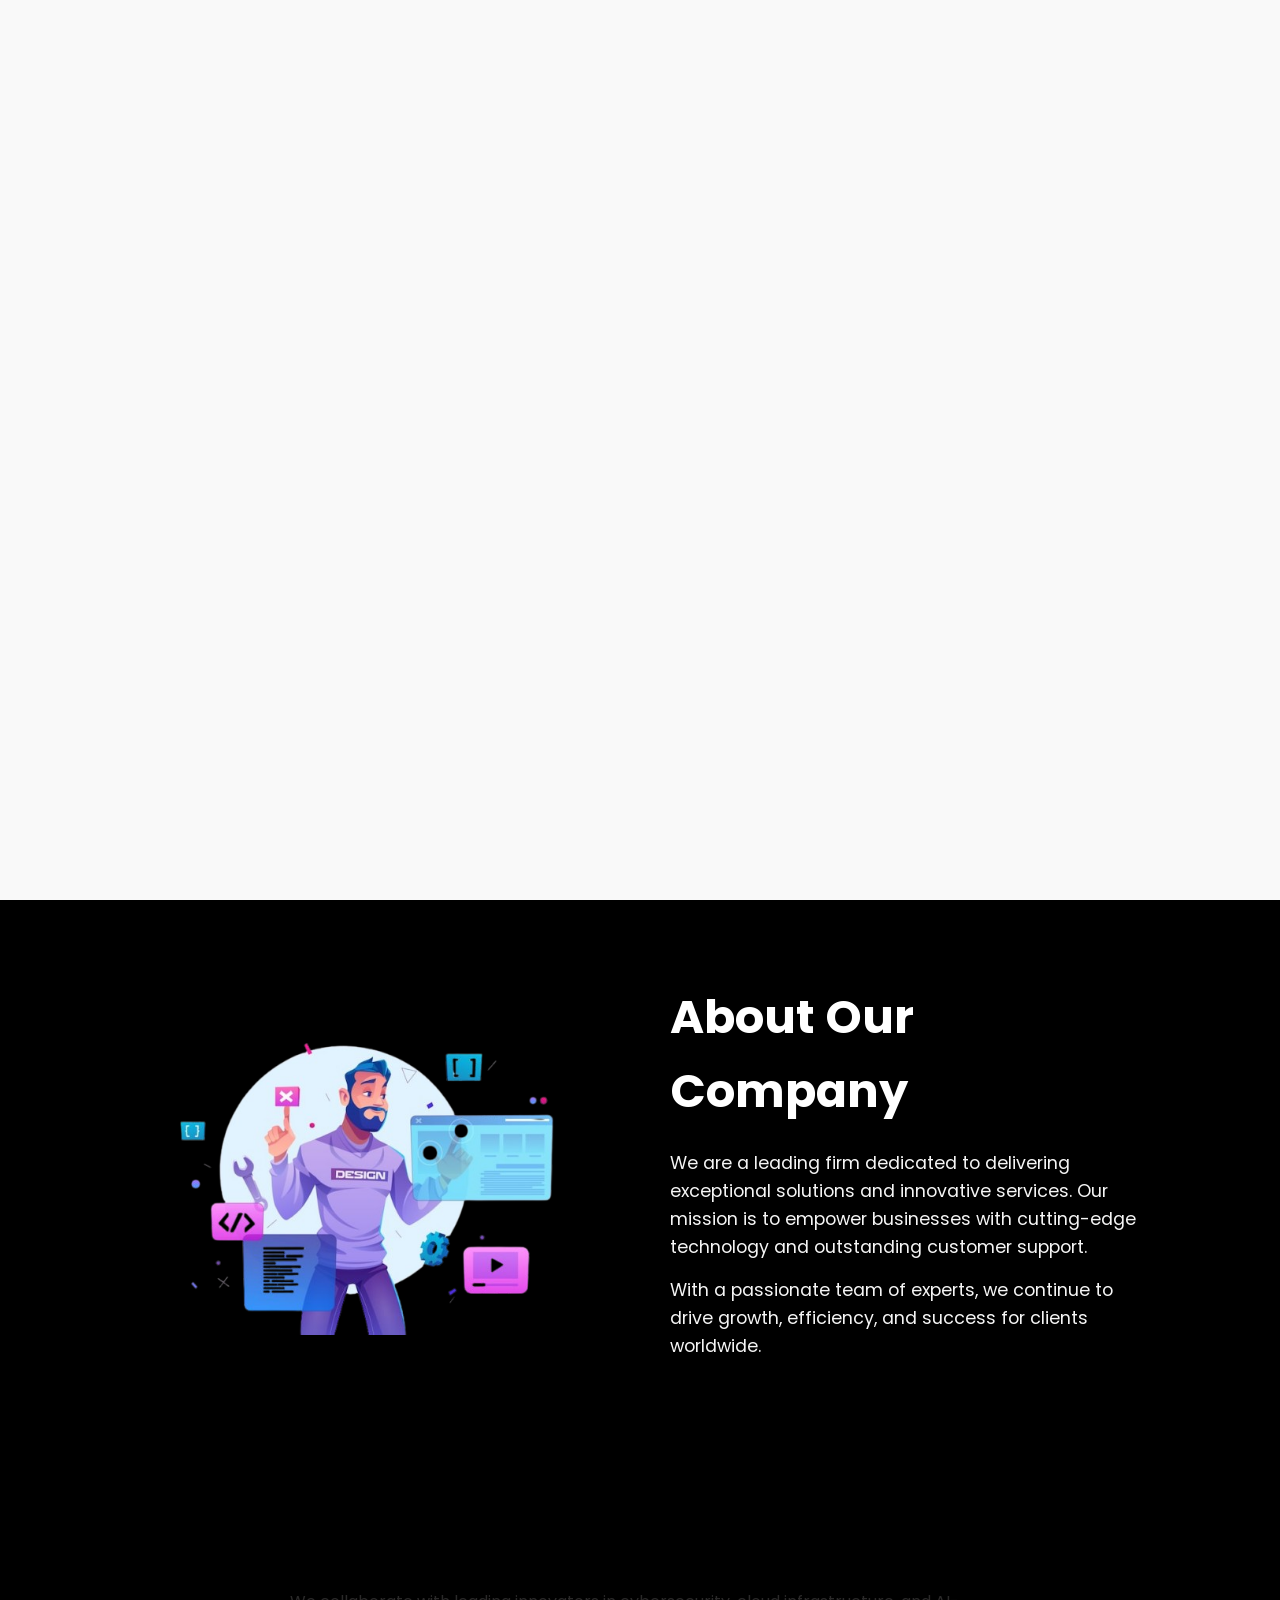
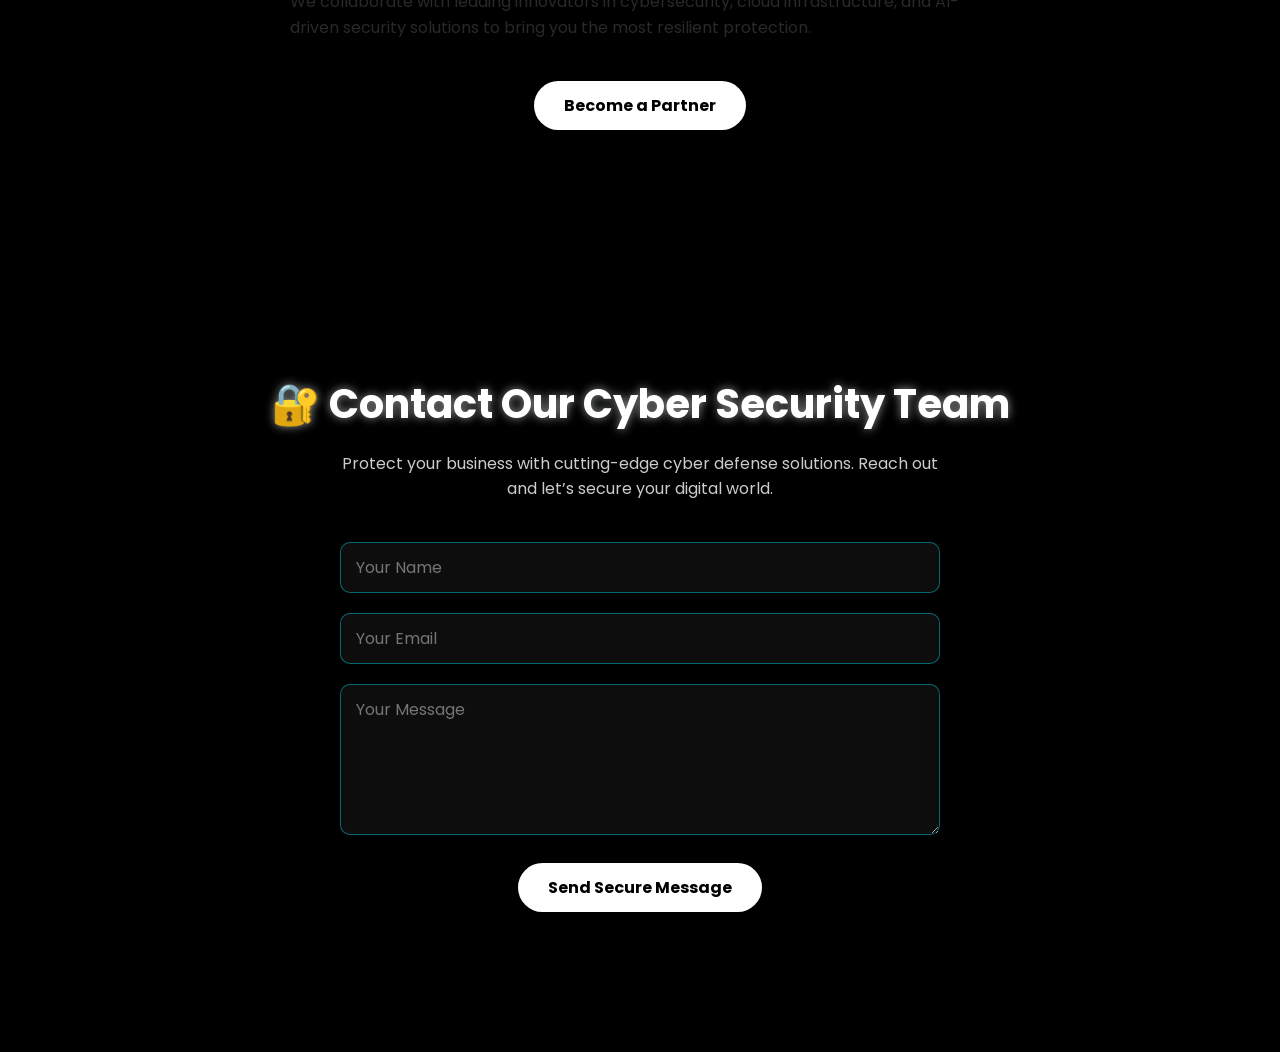
==== index.html @ a6f95a85 "changes" ====
<!DOCTYPE html>
<html lang="en">
<head>
  <meta charset="UTF-8" />
  <meta name="viewport" content="width=device-width, initial-scale=1.0">
  <title>FYNSEC - Cyber Security</title>

  <!-- Google Font -->
  <link href="https://fonts.googleapis.com/css2?family=Poppins:wght@400;600;700&display=swap" rel="stylesheet">

  <!-- CSS -->
  <link rel="stylesheet" href="style.css">
</head>
<body>
  <!-- Header -->
  <header class="hidden">
    <h1>FYNSEC</h1>
    <nav>
      <ul>
        <li>Home</li>
        <li>About</li>
        <li>Partners</li>
        <li>Contact</li>
      </ul>
    </nav>
  </header>

  <!-- Main Section -->
  <main>
    <!-- Spline 3D Model -->
    <script type="module" src="https://unpkg.com/@splinetool/viewer/build/spline-viewer.js"></script>
    <spline-viewer url="https://prod.spline.design/ysgfl1WLXnlLxMHS/scene.splinecode"></spline-viewer>

    <!-- Overlay Texts -->
    <div class="overlay top-left hidden" id="home">
      <h2>Securing the Digital Future</h2>
      <p>
       Our proactive approach to cybersecurity integrates next-generation threat intelligence with robust, scalable infrastructure defense.
      </p>
    </div>

    <div class="overlay bottom-right hidden">
      <p>
        Trust FYNSEC to fortify your digital perimeter and ensure operational resilience against the evolving landscape of cyber warfare.
      </p>
      <a href="#" class="btn">Explore Solutions</a>
    </div>
  </main>


<!-- About section -->
 <section class="about" id="about">
    <div class="about-container">
      <!-- Left Side (Image) -->
      <div class="about-image">
        <img src="aboutimg.png" alt="Company Image">
      </div>

      <!-- Right Side (Text) -->
      <div class="about-text">
        <h2>About Our Company</h2>
        <p>
          We are a leading firm dedicated to delivering exceptional solutions 
          and innovative services. Our mission is to empower businesses with 
          cutting-edge technology and outstanding customer support.
        </p>
        <p>
          With a passionate team of experts, we continue to drive growth, 
          efficiency, and success for clients worldwide.
        </p>
      </div>
    </div>
  </section>



  <!-- ✅ Partners Section (outside main) -->
  <section class="partners">
    <h2>Our Trusted Partners</h2>
    <p class="description">
      We collaborate with leading innovators in cybersecurity, cloud infrastructure, 
      and AI-driven security solutions to bring you the most resilient protection.
    </p>
    
    <a href="#contact" class="contact-btn">Become a Partner</a>

    <div class="partners-grid">
      <div class="partner-card">
        <img src="https://encrypted-tbn0.gstatic.com/images?q=tbn:ANd9GcTCTNIdeMfjFQdfwR8kfq-x4QJCipuHSUNEtJWQWsWkdTvvMrvMjm5gaXr-Peupp4H7Buc&usqp=CAU">
      </div>
      <div class="partner-card">
        <img src="https://encrypted-tbn0.gstatic.com/images?q=tbn:ANd9GcR1JbGcekvJc7LXV0VPICKhg0mzlylktiIJr0QkGzaJtfIH4gmH3drgFWrqNNK3JMxL128&usqp=CAU" alt="Partner 2">
      </div>
      <div class="partner-card">
        <img src="https://encrypted-tbn0.gstatic.com/images?q=tbn:ANd9GcQOMpUMryseEOdOmPAR_YL5bRoZwm0CbT30yWRwxNrXqhNdNcOWXeglsQWiBMtwk-RWtNY&usqp=CAU" alt="Partner 3">
      </div>
      <div class="partner-card">
        <img src="https://encrypted-tbn0.gstatic.com/images?q=tbn:ANd9GcT5GFRNCvDNSAfwxuEhtsErTAokx7W4OaMBECIaALJO2uHTPsanO-lDSHKY0PO-qjbvZAo&usqp=CAU" alt="Partner 4">
      </div>
      <div class="partner-card">
        <img src="https://encrypted-tbn0.gstatic.com/images?q=tbn:ANd9GcT0j_chU_HpWprzL48r7So9I2KBVBdW_BSzuLqZw6XDHKSNM7a5aWVJtxqDtIMBcdJFQLM&usqp=CAU" alt="Partner 5">
      </div>
      <div class="partner-card">
        <img src="https://fabrikbrands.com/wp-content/uploads/Software-Company-Logos-3-1200x750.png" alt="Partner 6">
      </div>
      <div class="partner-card">
        <img src="https://fabrikbrands.com/wp-content/uploads/Software-Company-Logos-22-1200x750.png" alt="Partner 7">
      </div>
      <div class="partner-card">
        <img src="https://encrypted-tbn0.gstatic.com/images?q=tbn:ANd9GcT_Vua38wCopo5sXo2EDnNziZcwqPNtbwW7yHi6oltrMGSV6bmFwYasFE3f2HBCmROoXTI&usqp=CAU" alt="Partner 8">
      </div>
      <div class="partner-card">
        <img src="https://encrypted-tbn0.gstatic.com/images?q=tbn:ANd9GcSdQ6d3SWtLWNCnoMfHw4cjaQlsL9D1p68aEA&s" alt="Partner 9">
      </div>
      <div class="partner-card">
        <img src="https://encrypted-tbn0.gstatic.com/images?q=tbn:ANd9GcRwmBux6tRk3mUZ_VPJ0tXmAFLfM_OtJpDhzgRLjT7SJTfiJvnFOjUl0MItRQVT5g2wxKE&usqp=CAU" alt="Partner 10">
      </div>
    </div>
  </section>

  <!-- Contact Section -->
  <section class="contact" id="contact">
    <div class="contact-container">
      <h2>🔐 Contact Our Cyber Security Team</h2>
      <p class="contact-desc">
        Protect your business with cutting-edge cyber defense solutions.  
        Reach out and let’s secure your digital world.
      </p>

      <form class="contact-form">
        <div class="input-box">
          <input type="text" id="name" placeholder="Your Name" required>
        </div>
        <div class="input-box">
          <input type="email" id="email" placeholder="Your Email" required>
        </div>
        <div class="input-box">
          <textarea id="message" placeholder="Your Message" rows="5" required></textarea>
        </div>
        <button type="submit" class="contact-btn">Send Secure Message</button>
      </form>

      <p id="status"></p>
    </div>
  </section>

  <!-- JS -->
  <script src="script.js"></script>
</body>

</body>
</html>
---- style.css ----
* {
  margin: 0; 
  padding: 0;
  box-sizing: border-box;
   scroll-snap-type: y mandatory;
  scroll-behavior: smooth;
}

body {
  font-family: 'Poppins', sans-serif;
  background:#fff url('https://img.freepik.com/premium-vector/light-gray-texture-background_149326-9520.jpg');
}

/* Header */
header {
  display: flex;
  justify-content: space-between;
  align-items: center;
  padding: 10px 60px;
  position: fixed;
  top: 0; width: 100%;
  z-index: 100;
  background: transparent;
  opacity: 0;
  transform: translateY(-20px);
  transition: all 1.4s ease-in-out;
}
header h1 {
  font-size: 1.5rem;
  font-weight: 700;
  color:black;
}
nav ul {
  display: flex;
  list-style: none;
  gap: 40px;
}
nav ul li {
  cursor: pointer;
  font-weight: 500;
  transition: 0.3s;
}
nav ul li:hover {
  color: rgb(1, 1, 34);
  text-transform:uppercase;
}

/* Fade-in effect */
.hidden {
  opacity: 0;
  transform: translateY(20px);
}
.visible {
  opacity: 1 !important;
  transform: translateY(0) !important;
}

/* Main Section */
main {
  width: 100vw;
  height: 100vh;
  position: relative;
}

/* Spline fills screen */
spline-viewer {
  width: 100%;
  height: 100%;
  position: absolute;
  top: 0; left: 0;
  z-index: 70;
}

/* Overlay text */
.overlay {
  position: absolute;
  z-index: 7;
  max-width: 400px;
  transition: all 1.3s ease-in-out;
}

/* Top-left text */
.top-left {
  top: 120px;
  left: 60px;
}
.top-left h2 {
  font-size: 2.1rem;
  color: black;
  line-height: 1.2;
}
.top-left p {
  font-size: 1.2rem;
  color: #311f1f;
  margin-top: 12px;
}

/* Bottom-right text */
.bottom-right {
  bottom: 60px;
  right: 60px;
  max-width: 350px;
  text-align: right;
}
.bottom-right p {
  font-size: 1.2rem;
  color:#311f1f ;
  margin-bottom: 1.2rem;
  line-height: 1.4;
  /* padding-bottom: 20px; */
}

/* Button */
.btn {
  display: inline-block;
  padding: 12px 18px;
  border-radius: 30px;
  background: whitesmoke;
  color: #000;
  text-decoration: none;
  font-weight: bold;
  transition: 0.3s;
  /* padding-top: 60px; */
}
.btn:hover{
  background: black;
  color: white;
}

/* About section */
/* Basic Reset */
* {
  margin: 0;
  padding: 0;
  box-sizing: border-box;
  font-family: "Poppins", sans-serif;
}

body {
  background: #f9f9f9;
  color: #333;
  line-height: 1.6;
}

/* About Section */
.about {
  width: 100%;
  padding: 80px 10%;
  display: flex;
  justify-content: center;
  align-items: center;
 background: black url('https://img.freepik.com/premium-photo/dark-black-crumpled-paper-close-up-texture-background_99266-411.jpg');
}

.about-container {
  display: flex;
  gap: 60px;
  align-items: center;
  max-width: 1200px;
  margin: auto;
}

/* Left side image */
.about-image {
  flex: 1;
  overflow: hidden;
}

.about-image img {
  width: 100%;
  border-radius: 15px;
  box-shadow: 0px 8px 20px rgba(0,0,0,0.1);
  opacity: 1;
  transform: translateX(-100px);
  transition: all 3s ease;
  /* height:140% ; */
}

/* Right side text */
.about-text {
  flex: 1;
  opacity: 0;
  transform: translateX(100px);
  transition: all 3s ease;
}

.about-text h2 {
  font-size: 2.9rem;
  margin-bottom: 20px;
  color: white;
  text-decoration-thickness: -10%;
}

.about-text p {
  font-size: 1.1rem;
  margin-bottom: 15px;
  color: whitesmoke;
}

/* Visible animation state */
.about-image.visible img {
  opacity: 1;
  transform: translateX(0);
}

.about-text.visible {
  opacity: 1;
  transform: translateX(0);
}








/* Partners Section */
.partners {
  width: 100%;
  padding: 50px 60px;
   background: black url('https://img.freepik.com/premium-vector/light-gray-texture-background_149326-9520.jpg');
  /* color: white; */
  position: relative;
  z-index: 10;
  text-align: center;
}

.partners h2 {
  font-size: 2.5rem;
  margin-bottom: 20px;
  color: black;
  text-align: left;
  font-weight: 500;
  padding-left: 100px;
}

.partners .description {
  max-width: 700px;
  margin: 0 auto 40px;
  font-size:.2 1rem;
  line-height: 1.6;
  color: #2a2929;
  text-align: left;
  padding-left: 0;
  }

.contact-btn {
  display: inline-block;
  padding: 8px 10px;
  margin-bottom: 40px;
  border-radius: 55px;
  background: whitesmoke;
  color: black;
  text-decoration: none;
  font-weight: bold;
  transition: all 0.3s ease;
  
}

.partners-container {
  overflow: hidden;
  width: 100%;
  position: relative;
  padding: 40px 0;
}

.partners-grid {
  display: flex;
  gap: 80px;
  width: max-content;
  animation: scroll 25s linear infinite;
}

.partner-card {
  flex: 0 0 auto;
  /* background: black; */
  padding: 20px;
  border-radius: 15px;
  transition: all 0.3s ease;
  backdrop-filter: blur(.9px);
  border: 3px solid black;
}

.partner-card img {
  width: 180px;
  height: auto;
  object-fit: contain;
  transition: all 0.6s ease;
}

.partner-card:hover {
  transform: translateY(-18px);
  background: rgba(0, 240, 255, 0.1);
}

.partner-card:hover img {
  filter: brightness(1);
}

/* Animation */
@keyframes scroll {
  0% { transform: translateX(0); }
  100% { transform: translateX(-50%); }
}
/* Default hidden state */
.partners h2,
.partners .description,
.partners .contact-btn,
.partner-card {
  opacity: 0;
  transform: translateY(50px);
  transition: all 1s ease;
}

/* Visible (after scroll trigger) */
.partners h2.visible,
.partners .description.visible,
.partners .contact-btn.visible,
.partner-card.visible {
  opacity: 1;
  transform: translateY(0);
}


/* Contact Section */
.contact {
  padding: 80px 10%;
   background: black url('https://img.freepik.com/premium-photo/dark-black-crumpled-paper-close-up-texture-background_99266-411.jpg');
  position: relative;
  overflow: hidden;
}

/* Cyber Grid Background */
.contact::before {
  content: "";
  position: absolute;
  top: 0; left: 0;
  width: 100%; height: 100%;
  background-size: 40px 40px;
  z-index: 0;
}

.contact-container {
  position: relative;
  z-index: 1;
  text-align: center;
}

.contact h2 {
  font-size: 2.5rem;
  margin-bottom: 15px;
  color: white;
  text-shadow: 0 0 10px rgba(243, 248, 249, 0.6);
}

.contact-desc {
  max-width: 600px;
  margin: 0 auto 40px;
  font-size: 1rem;
  color: #ccc;
}

/* Form Styling */
.contact-form {
  max-width: 600px;
  margin: 0 auto;
}

.input-box {
  margin-bottom: 20px;
}

.input-box input,
.input-box textarea {
  width: 100%;
  padding: 12px 15px;
  border: 1px solid rgba(0,240,255,0.4);
  background: rgba(255,255,255,0.05);
  border-radius: 10px;
  color: #fff;
  outline: none;
  font-size: 1rem;
  transition: all 0.3s ease;
}

.input-box input:focus,
.input-box textarea:focus {
  border-color: white;
  box-shadow: 0 0 8px rgba(0,240,255,0.4);
}

/* Button */
.contact-btn {
  background: white;
  color: #000;
  padding: 12px 30px;
  border: none;
  border-radius: 50px;
  font-size: 1rem;
  font-weight: bold;
  cursor: pointer;
  transition: all 0.3s ease;
}

.contact-btn:hover {
  background: white;
  box-shadow: 0 0 20px rgba(0,240,255,0.8);
}

/* Status Message */
#status {
  margin-top: 20px;
  font-size: 1rem;
  color: white;
}

/* Initial hidden state */
.contact-container {
  opacity: 0;
  transform: scale(0.8); /* slightly smaller */
  transition: all 2s ease;
}

/* Visible state after scroll */
.contact-container.visible {
  opacity: 1;
  transform: scale(1); /* pop up to normal size */
}
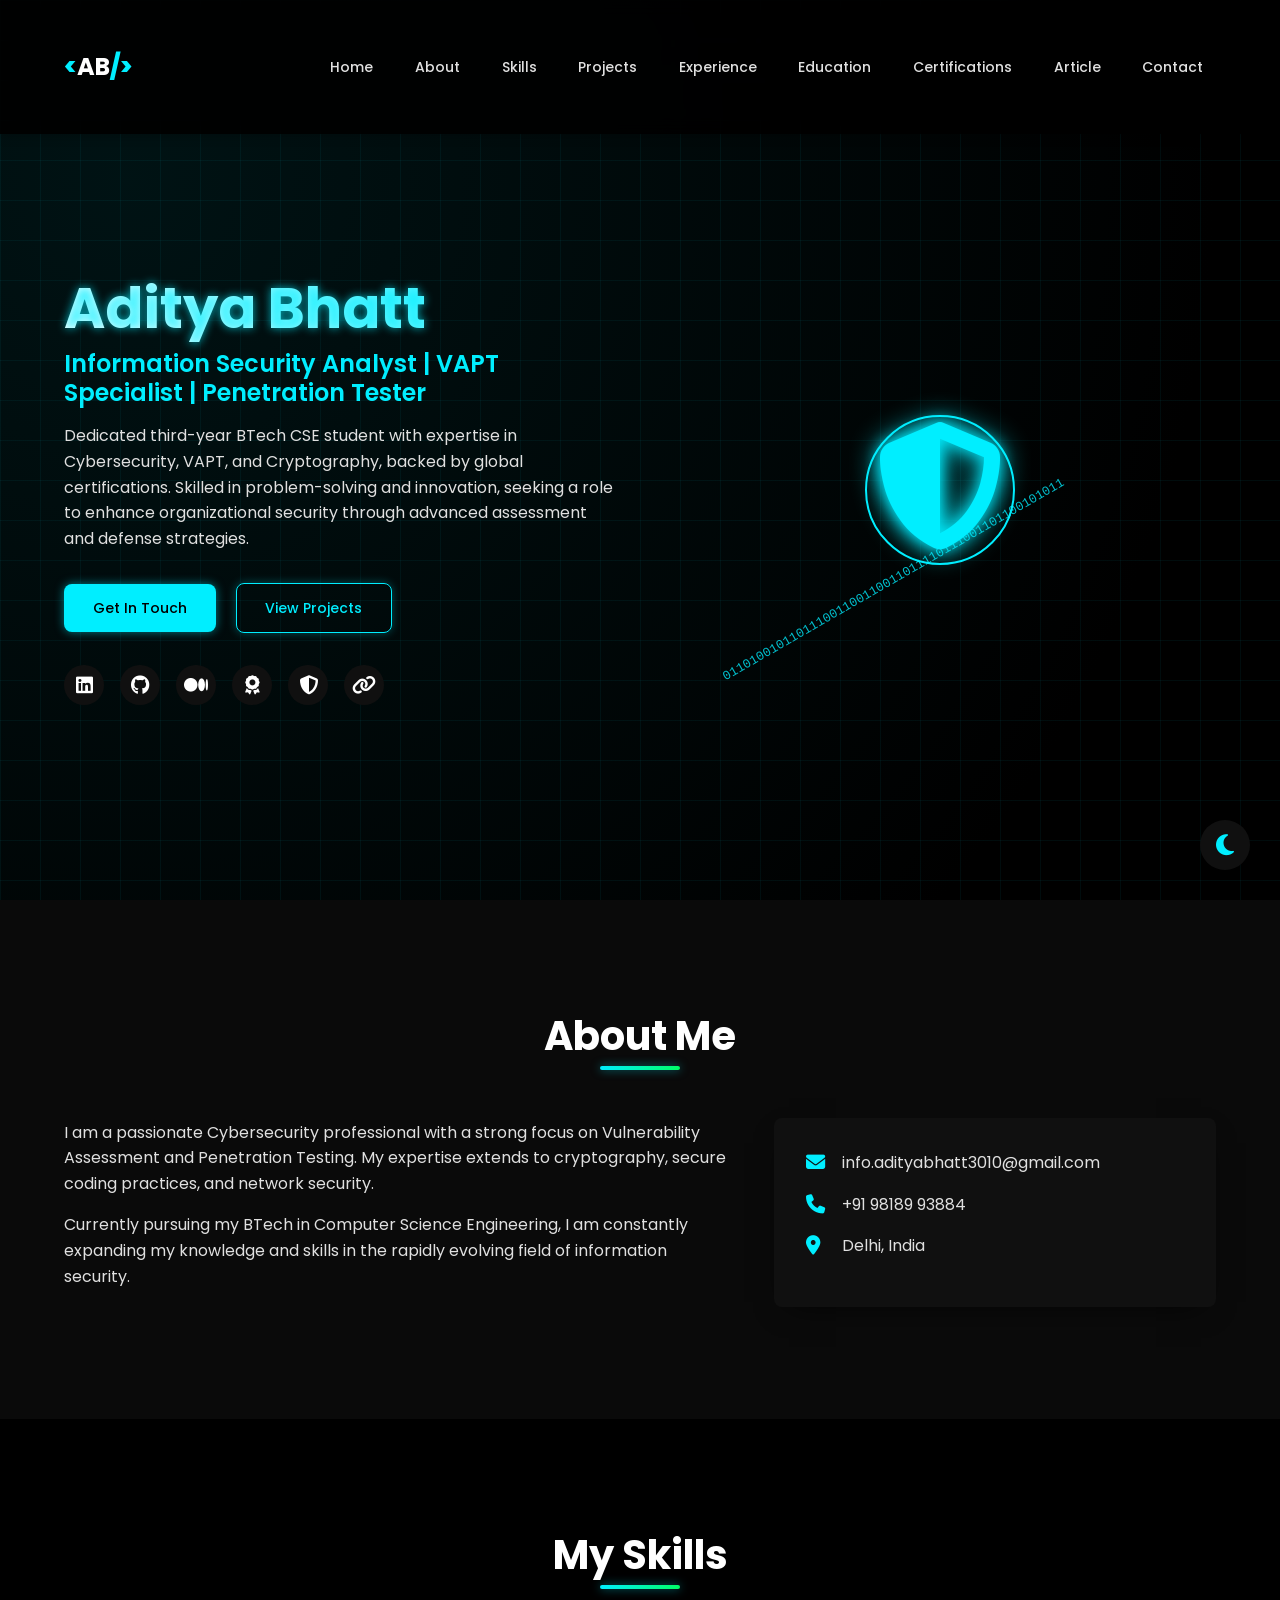
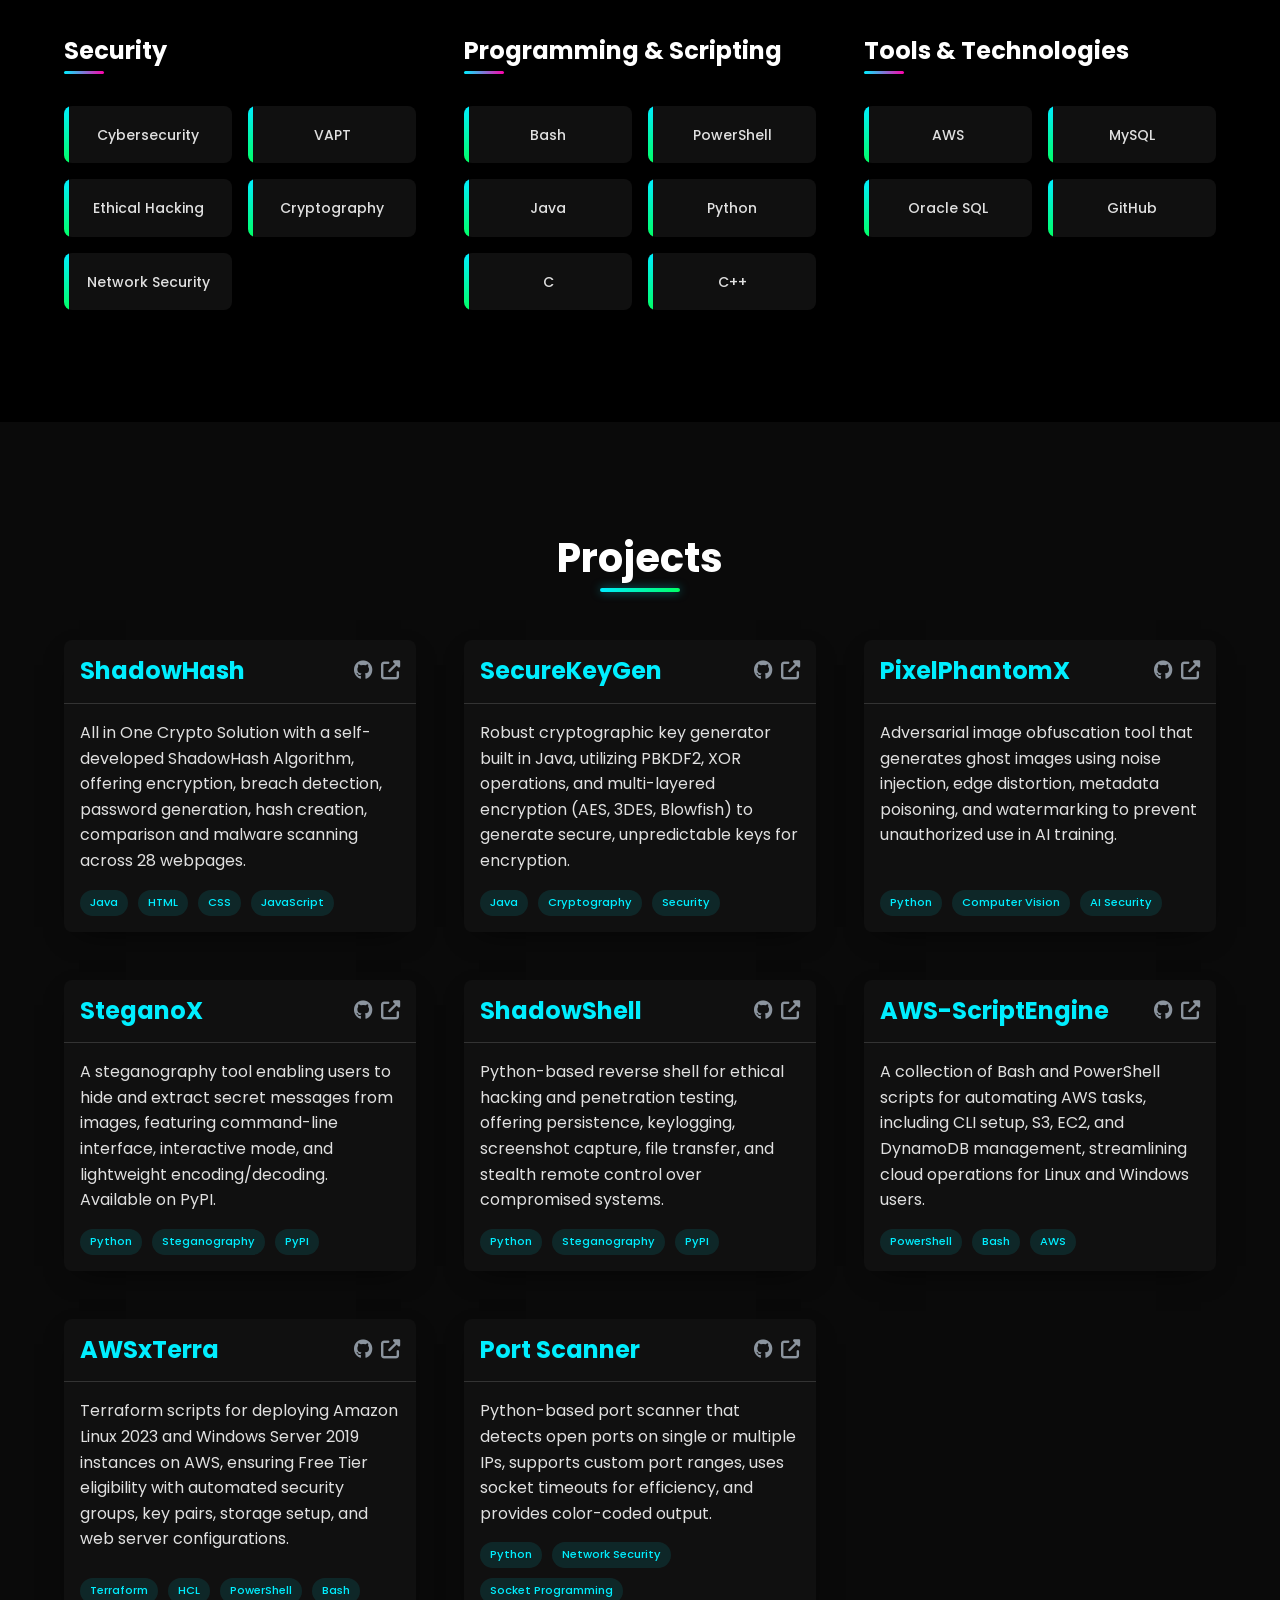
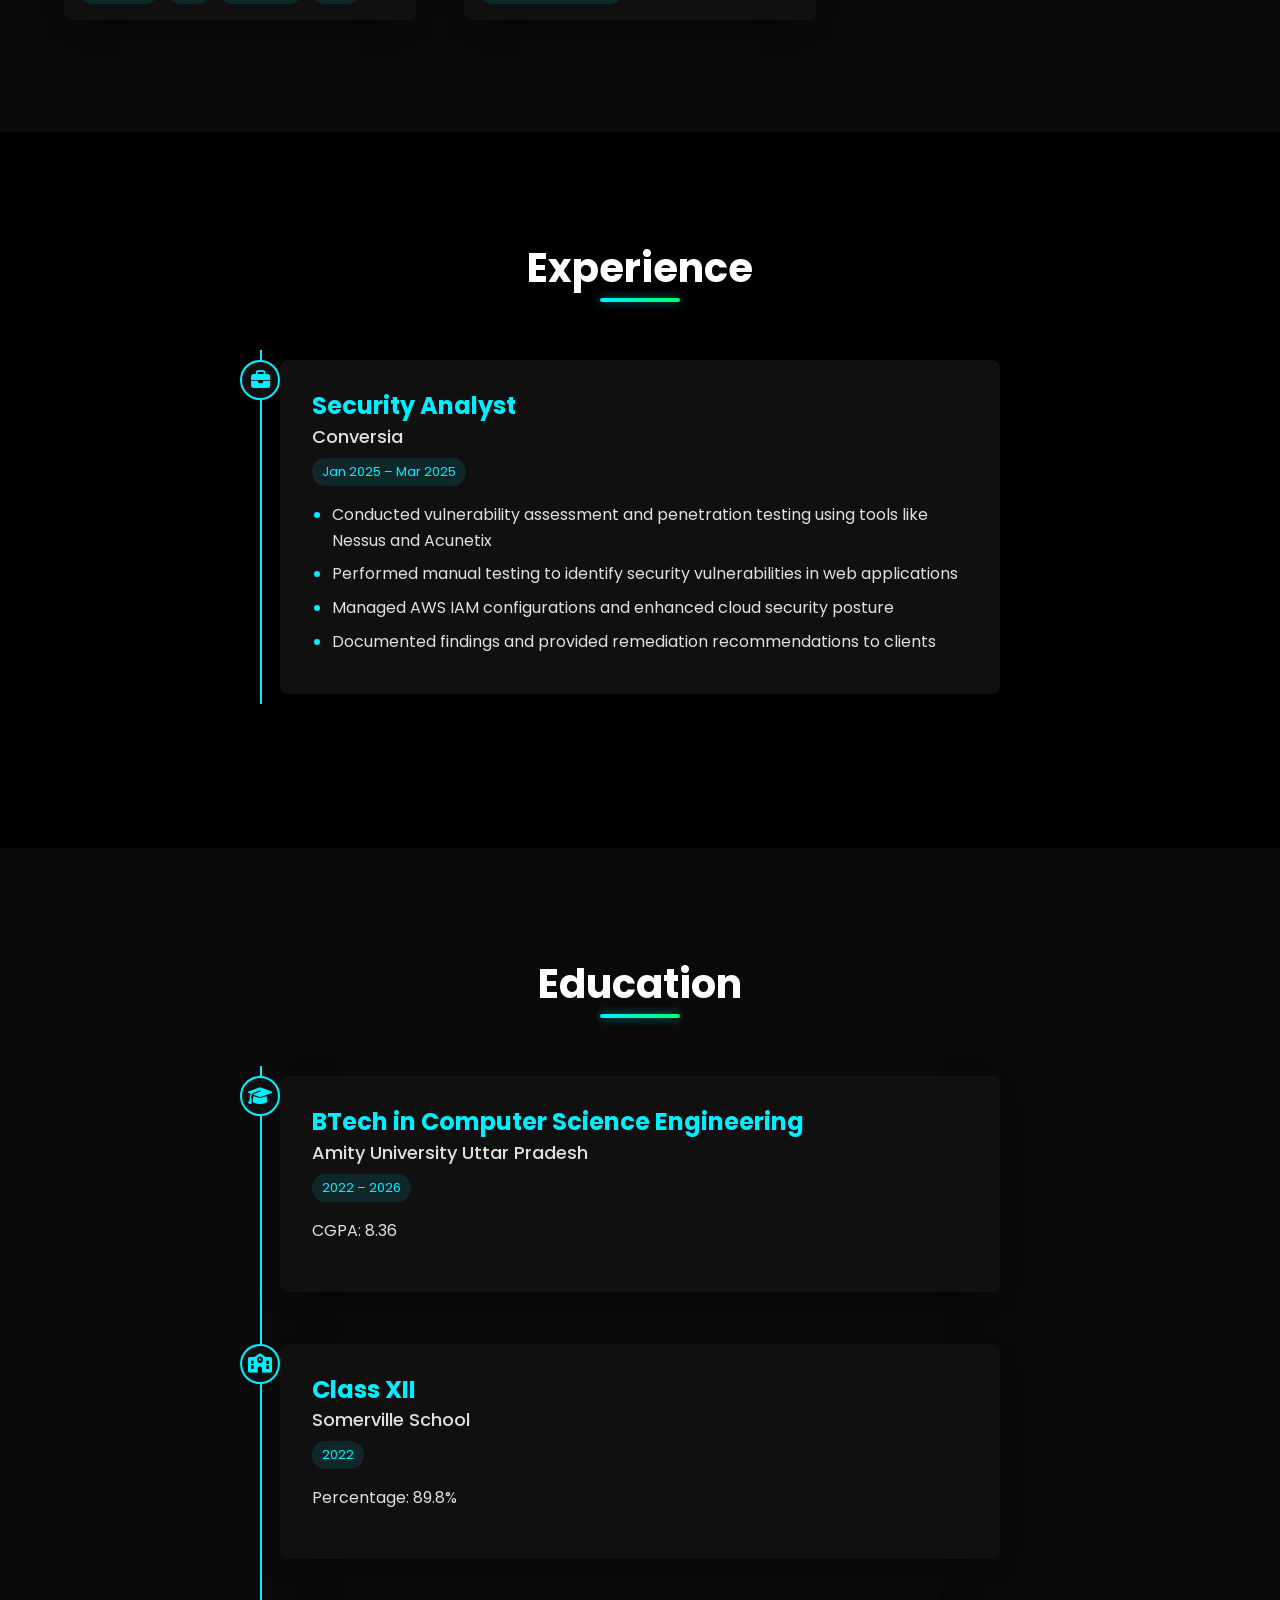
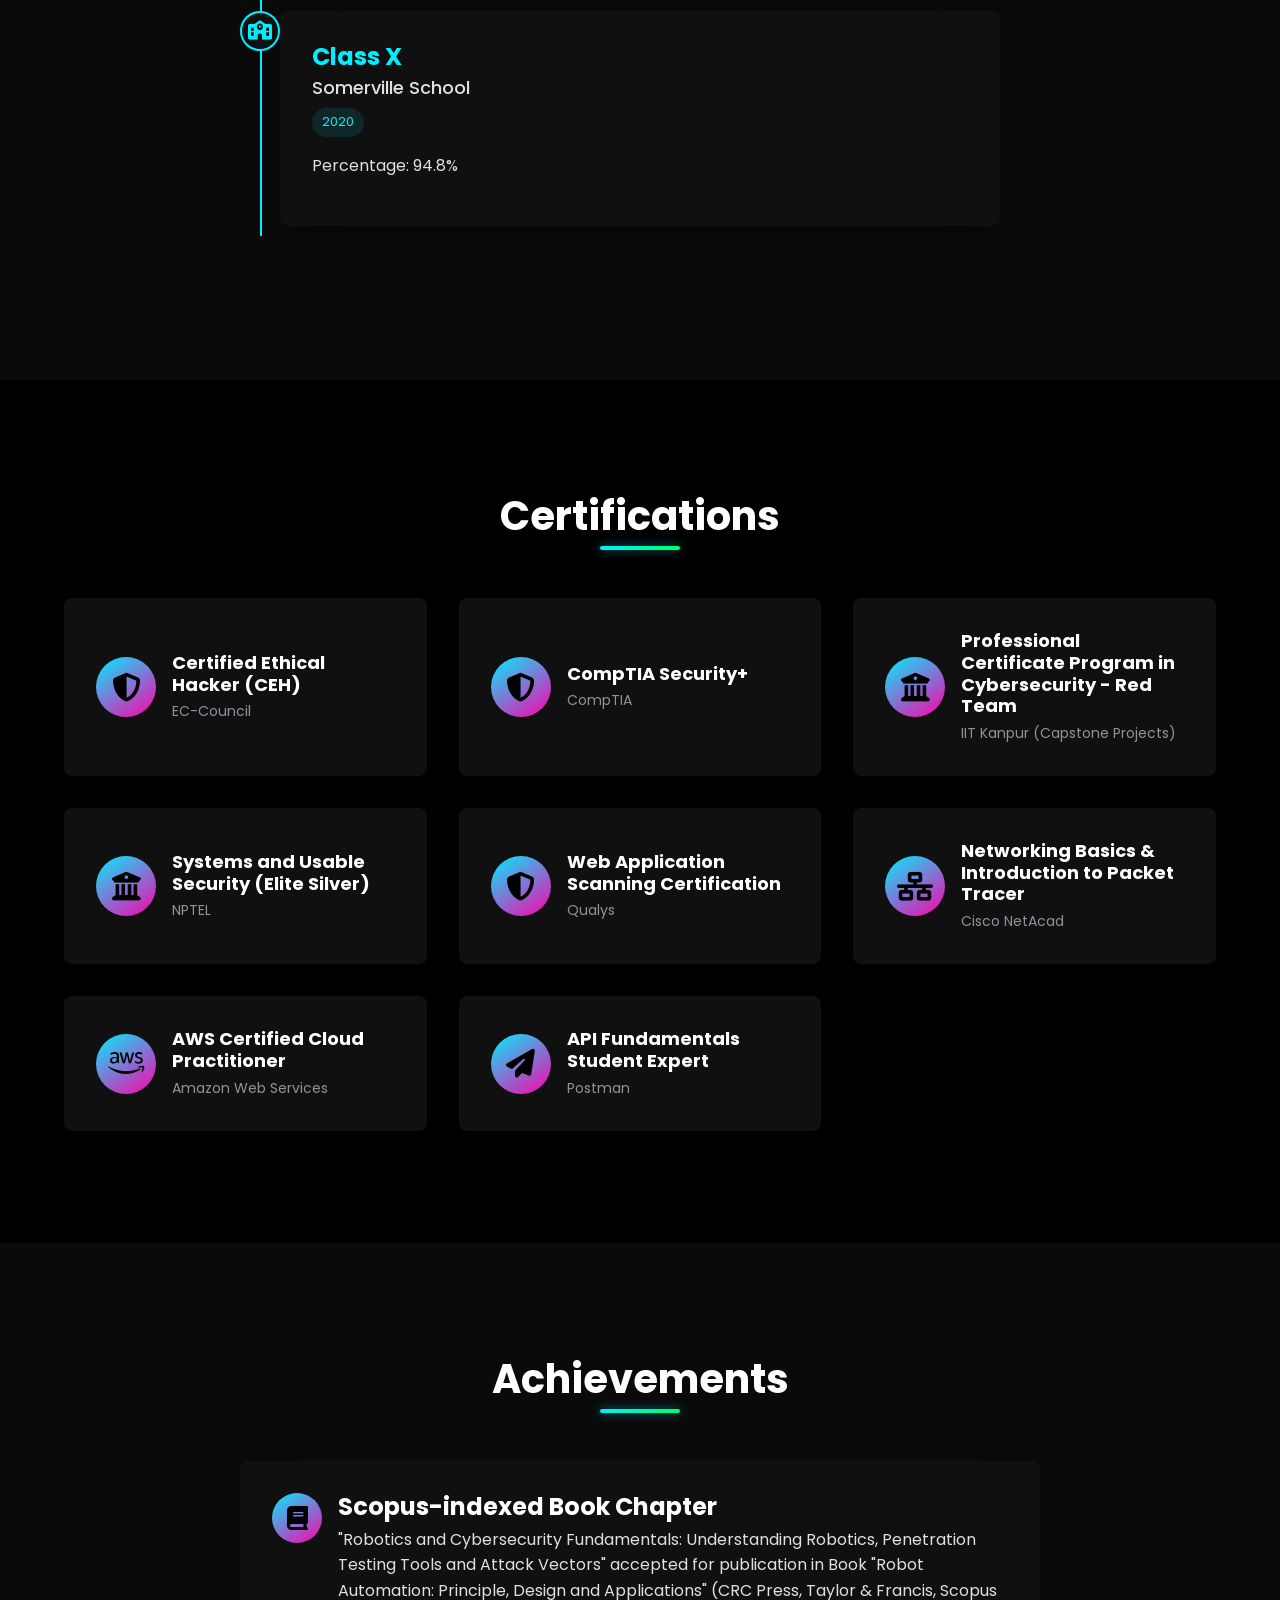
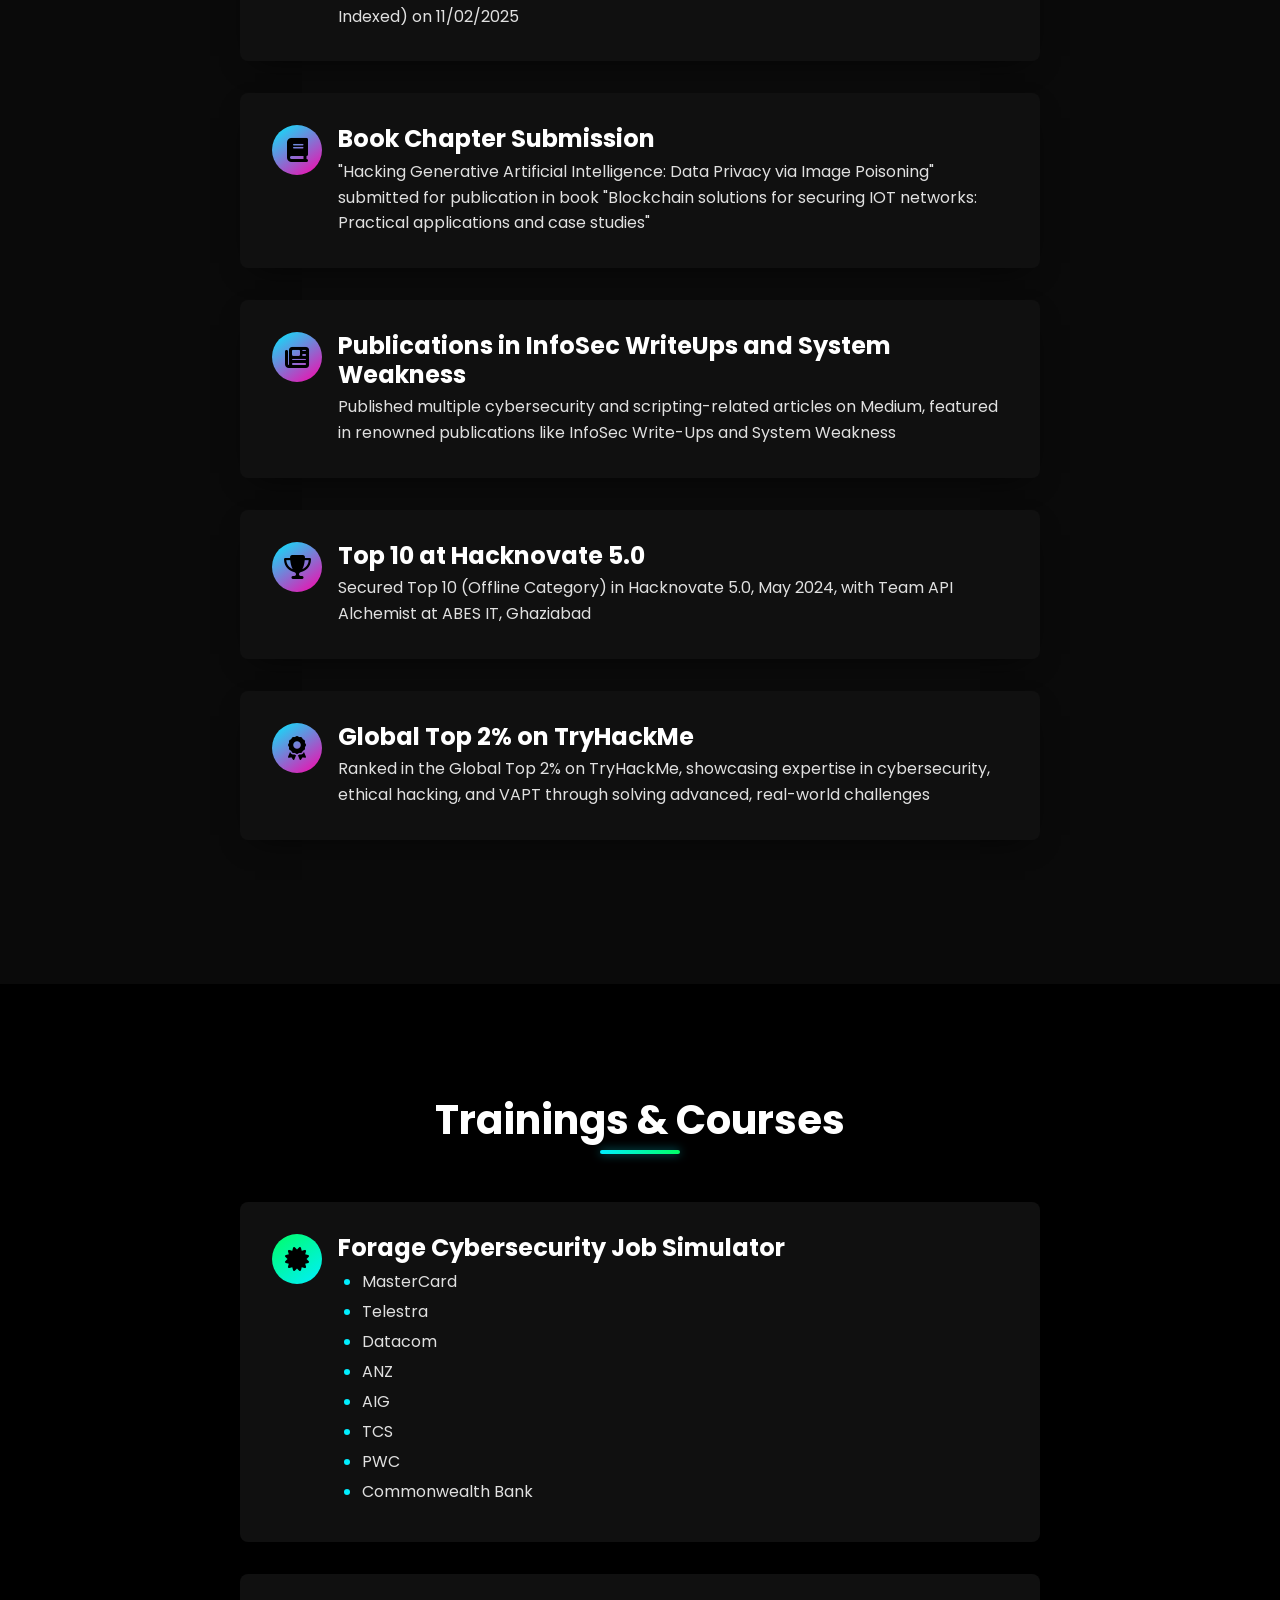
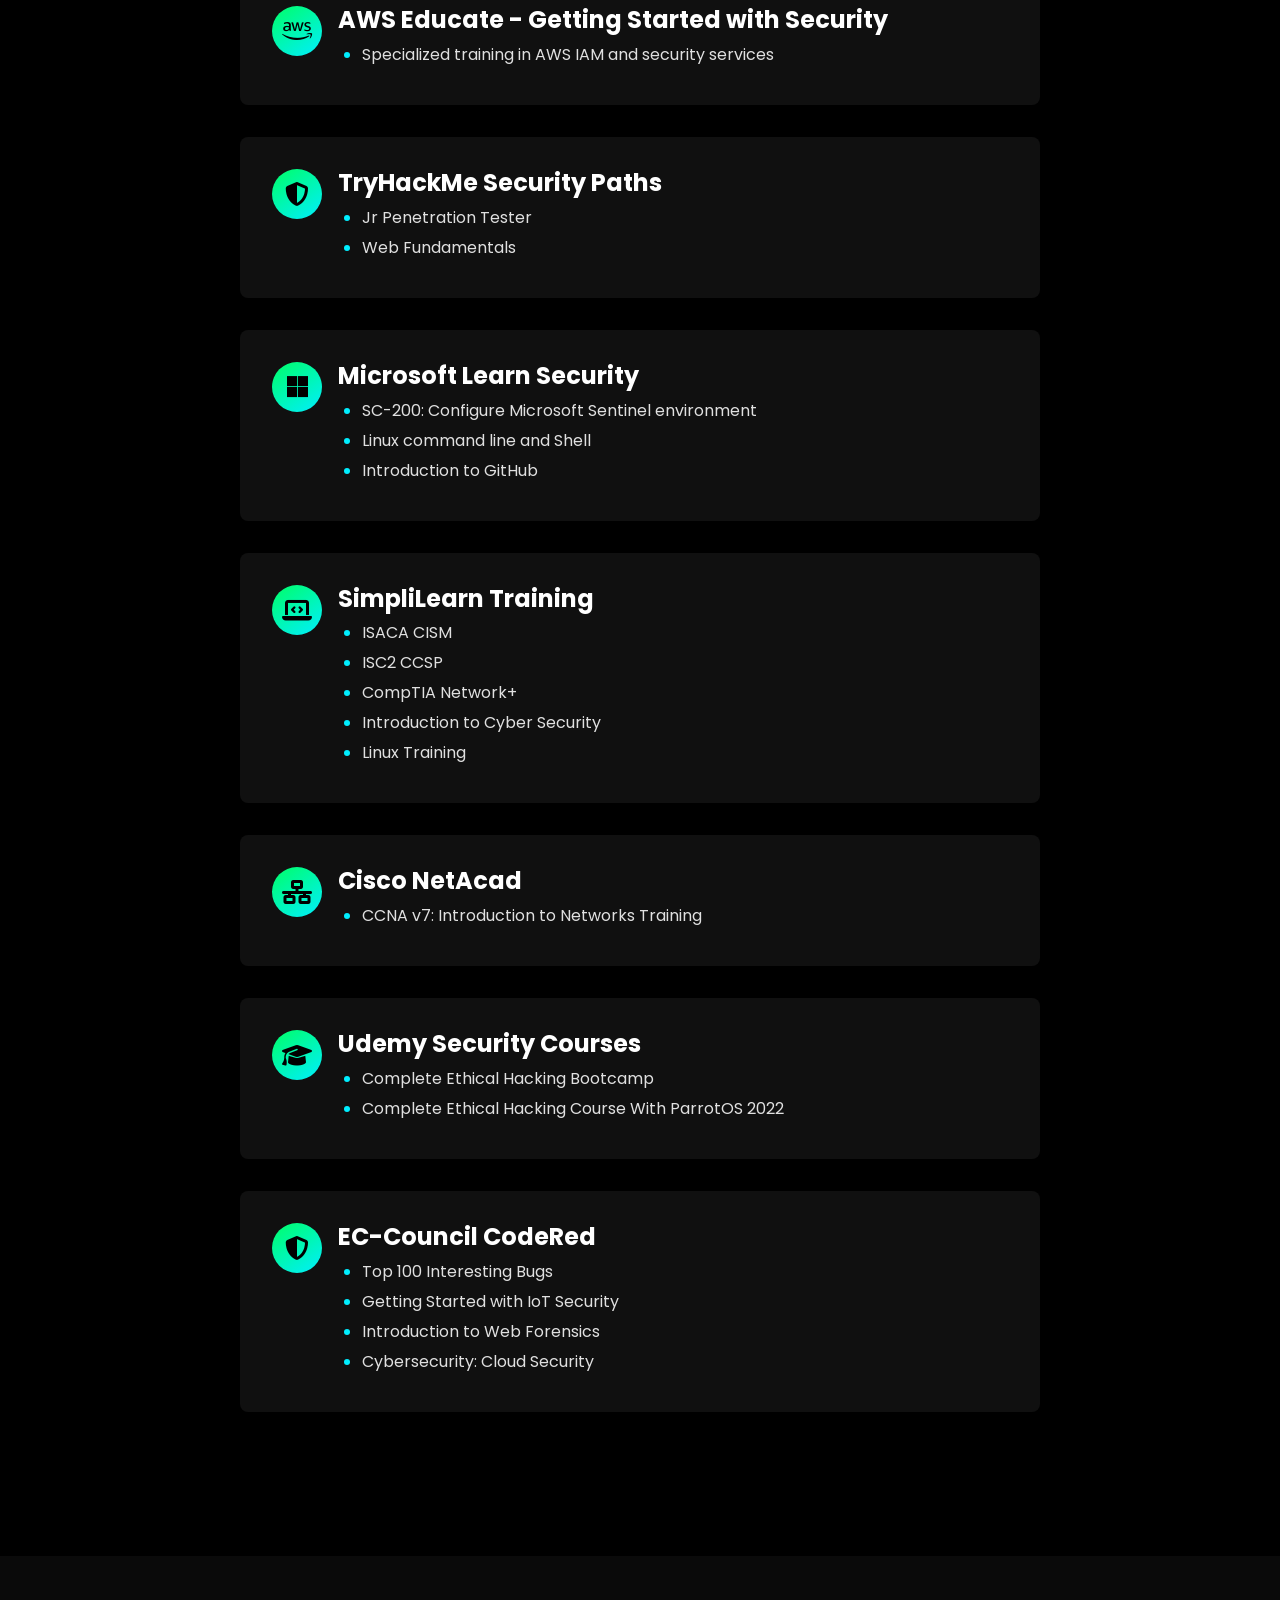
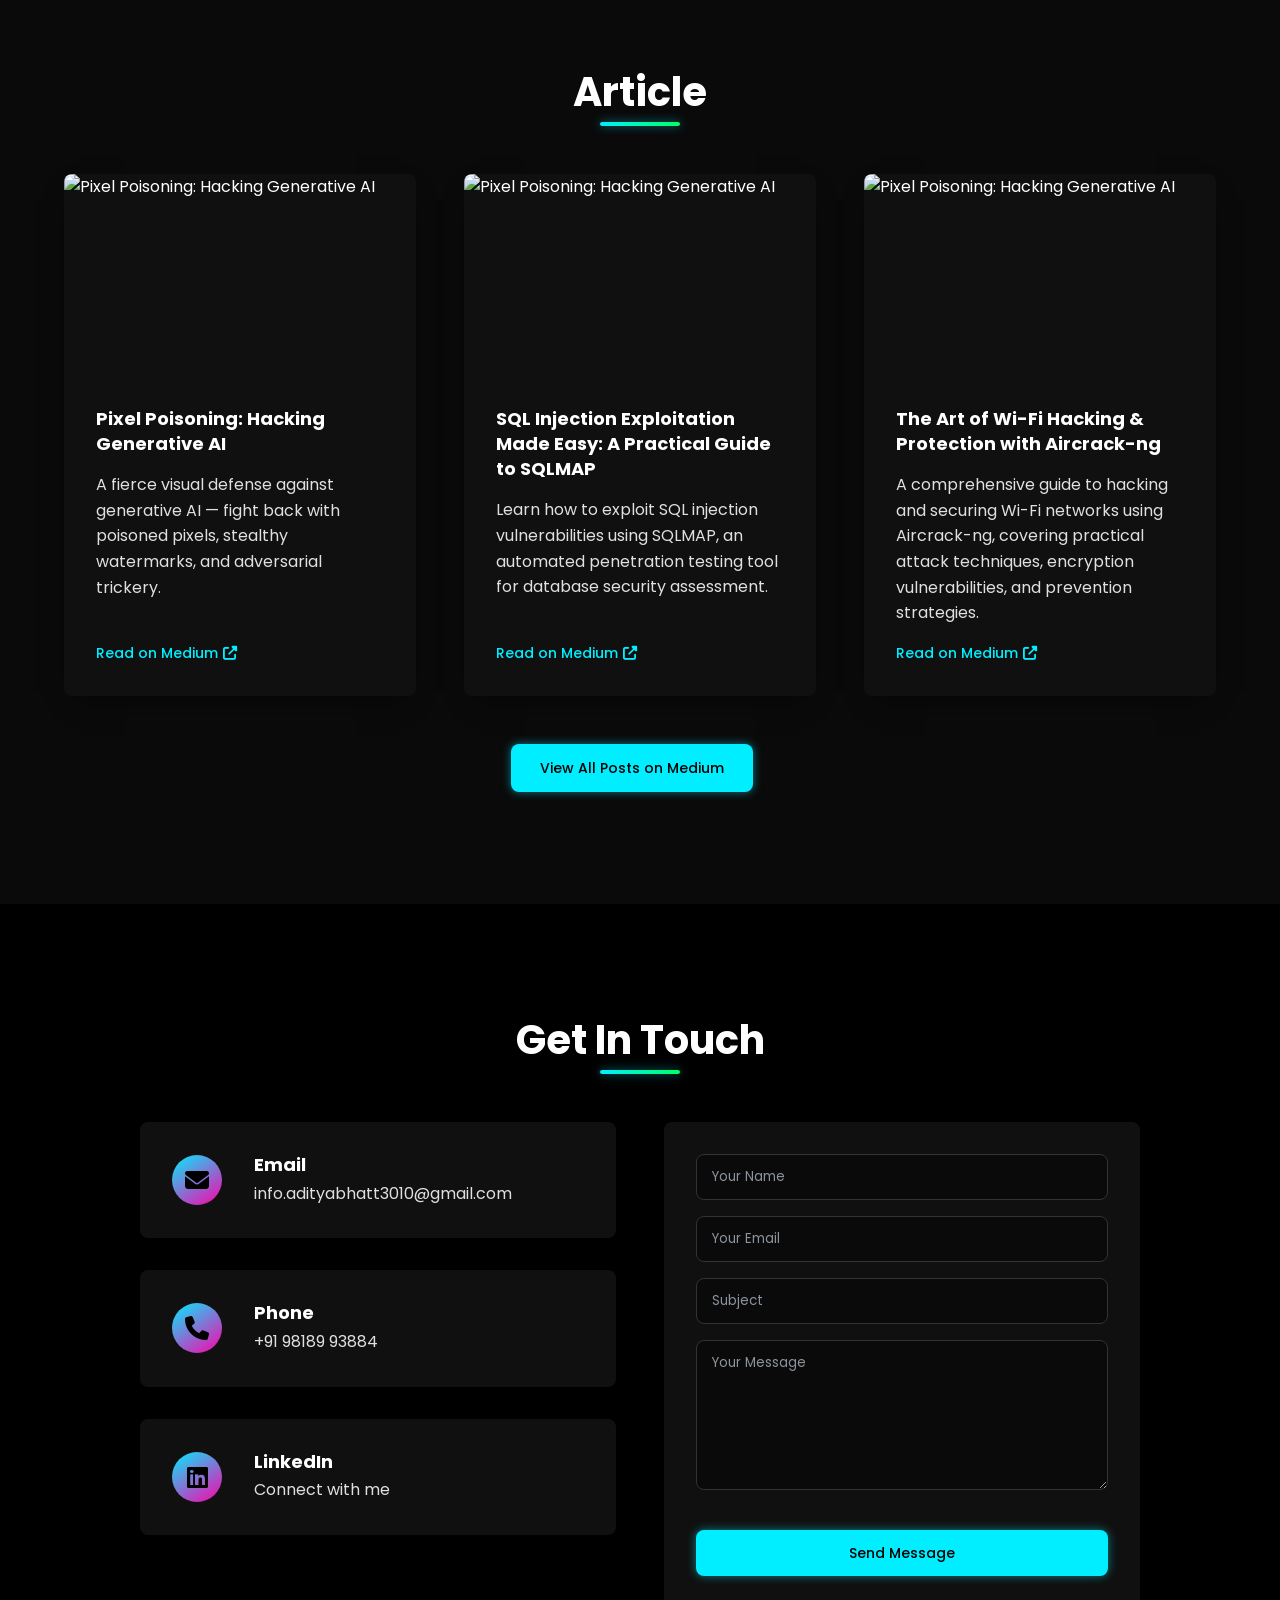
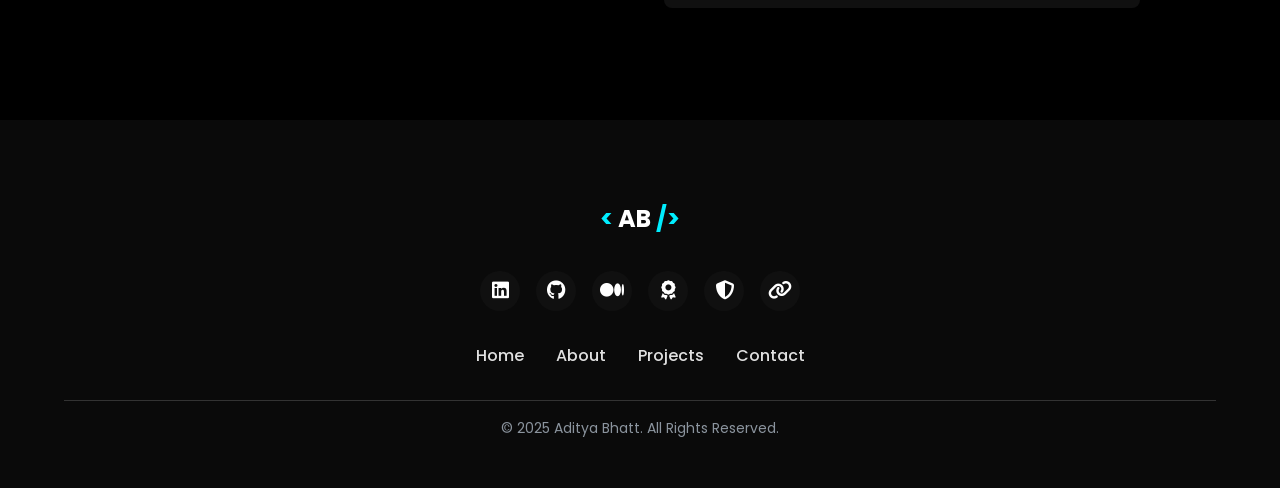
==== commit 64b522ed: "final changes" ====
--- a/index.html
+++ b/index.html
@@ -1,152 +1,793 @@
-<!DOCTYPE html>
-<html lang="en">
-<head>
-  <meta charset="UTF-8" />
-  <meta name="viewport" content="width=device-width, initial-scale=1.0">
-  <title>FYNSEC - Cyber Security</title>
-
-  <!-- Google Font -->
-  <link href="https://fonts.googleapis.com/css2?family=Poppins:wght@400;600;700&display=swap" rel="stylesheet">
-
-  <!-- CSS -->
-  <link rel="stylesheet" href="style.css">
-</head>
-<body>
-  <!-- Header -->
-  <header class="hidden">
-    <h1>FYNSEC</h1>
-    <nav>
-      <ul>
-        <li>Home</li>
-        <li>About</li>
-        <li>Partners</li>
-        <li>Contact</li>
-      </ul>
-    </nav>
-  </header>
-
-  <!-- Main Section -->
-  <main>
-    <!-- Spline 3D Model -->
-    <script type="module" src="https://unpkg.com/@splinetool/viewer/build/spline-viewer.js"></script>
-    <spline-viewer url="https://prod.spline.design/ysgfl1WLXnlLxMHS/scene.splinecode"></spline-viewer>
-
-    <!-- Overlay Texts -->
-    <div class="overlay top-left hidden" id="home">
-      <h2>Securing the Digital Future</h2>
-      <p>
-       Our proactive approach to cybersecurity integrates next-generation threat intelligence with robust, scalable infrastructure defense.
-      </p>
-    </div>
-
-    <div class="overlay bottom-right hidden">
-      <p>
-        Trust FYNSEC to fortify your digital perimeter and ensure operational resilience against the evolving landscape of cyber warfare.
-      </p>
-      <a href="#" class="btn">Explore Solutions</a>
-    </div>
-  </main>
-
-
-<!-- About section -->
- <section class="about" id="about">
-    <div class="about-container">
-      <!-- Left Side (Image) -->
-      <div class="about-image">
-        <img src="aboutimg.png" alt="Company Image">
-      </div>
-
-      <!-- Right Side (Text) -->
-      <div class="about-text">
-        <h2>About Our Company</h2>
-        <p>
-          We are a leading firm dedicated to delivering exceptional solutions 
-          and innovative services. Our mission is to empower businesses with 
-          cutting-edge technology and outstanding customer support.
-        </p>
-        <p>
-          With a passionate team of experts, we continue to drive growth, 
-          efficiency, and success for clients worldwide.
-        </p>
-      </div>
-    </div>
-  </section>
-
-
-
-  <!-- ✅ Partners Section (outside main) -->
-  <section class="partners">
-    <h2>Our Trusted Partners</h2>
-    <p class="description">
-      We collaborate with leading innovators in cybersecurity, cloud infrastructure, 
-      and AI-driven security solutions to bring you the most resilient protection.
-    </p>
-    
-    <a href="#contact" class="contact-btn">Become a Partner</a>
-
-    <div class="partners-grid">
-      <div class="partner-card">
-        <img src="https://encrypted-tbn0.gstatic.com/images?q=tbn:ANd9GcTCTNIdeMfjFQdfwR8kfq-x4QJCipuHSUNEtJWQWsWkdTvvMrvMjm5gaXr-Peupp4H7Buc&usqp=CAU">
-      </div>
-      <div class="partner-card">
-        <img src="https://encrypted-tbn0.gstatic.com/images?q=tbn:ANd9GcR1JbGcekvJc7LXV0VPICKhg0mzlylktiIJr0QkGzaJtfIH4gmH3drgFWrqNNK3JMxL128&usqp=CAU" alt="Partner 2">
-      </div>
-      <div class="partner-card">
-        <img src="https://encrypted-tbn0.gstatic.com/images?q=tbn:ANd9GcQOMpUMryseEOdOmPAR_YL5bRoZwm0CbT30yWRwxNrXqhNdNcOWXeglsQWiBMtwk-RWtNY&usqp=CAU" alt="Partner 3">
-      </div>
-      <div class="partner-card">
-        <img src="https://encrypted-tbn0.gstatic.com/images?q=tbn:ANd9GcT5GFRNCvDNSAfwxuEhtsErTAokx7W4OaMBECIaALJO2uHTPsanO-lDSHKY0PO-qjbvZAo&usqp=CAU" alt="Partner 4">
-      </div>
-      <div class="partner-card">
-        <img src="https://encrypted-tbn0.gstatic.com/images?q=tbn:ANd9GcT0j_chU_HpWprzL48r7So9I2KBVBdW_BSzuLqZw6XDHKSNM7a5aWVJtxqDtIMBcdJFQLM&usqp=CAU" alt="Partner 5">
-      </div>
-      <div class="partner-card">
-        <img src="https://fabrikbrands.com/wp-content/uploads/Software-Company-Logos-3-1200x750.png" alt="Partner 6">
-      </div>
-      <div class="partner-card">
-        <img src="https://fabrikbrands.com/wp-content/uploads/Software-Company-Logos-22-1200x750.png" alt="Partner 7">
-      </div>
-      <div class="partner-card">
-        <img src="https://encrypted-tbn0.gstatic.com/images?q=tbn:ANd9GcT_Vua38wCopo5sXo2EDnNziZcwqPNtbwW7yHi6oltrMGSV6bmFwYasFE3f2HBCmROoXTI&usqp=CAU" alt="Partner 8">
-      </div>
-      <div class="partner-card">
-        <img src="https://encrypted-tbn0.gstatic.com/images?q=tbn:ANd9GcSdQ6d3SWtLWNCnoMfHw4cjaQlsL9D1p68aEA&s" alt="Partner 9">
-      </div>
-      <div class="partner-card">
-        <img src="https://encrypted-tbn0.gstatic.com/images?q=tbn:ANd9GcRwmBux6tRk3mUZ_VPJ0tXmAFLfM_OtJpDhzgRLjT7SJTfiJvnFOjUl0MItRQVT5g2wxKE&usqp=CAU" alt="Partner 10">
-      </div>
-    </div>
-  </section>
-
-  <!-- Contact Section -->
-  <section class="contact" id="contact">
-    <div class="contact-container">
-      <h2>🔐 Contact Our Cyber Security Team</h2>
-      <p class="contact-desc">
-        Protect your business with cutting-edge cyber defense solutions.  
-        Reach out and let’s secure your digital world.
-      </p>
-
-      <form class="contact-form">
-        <div class="input-box">
-          <input type="text" id="name" placeholder="Your Name" required>
-        </div>
-        <div class="input-box">
-          <input type="email" id="email" placeholder="Your Email" required>
-        </div>
-        <div class="input-box">
-          <textarea id="message" placeholder="Your Message" rows="5" required></textarea>
-        </div>
-        <button type="submit" class="contact-btn">Send Secure Message</button>
-      </form>
-
-      <p id="status"></p>
-    </div>
-  </section>
-
-  <!-- JS -->
-  <script src="script.js"></script>
-</body>
-
-</body>
-</html>
+<!DOCTYPE html>
+<html lang="en">
+<head>
+    <meta charset="UTF-8">
+    <meta name="viewport" content="width=device-width, initial-scale=1.0">
+    <title>Aditya Bhatt | Cybersecurity Analyst</title>
+    <link rel="stylesheet" href="style.css">
+    <link rel="stylesheet" href="https://cdnjs.cloudflare.com/ajax/libs/font-awesome/6.5.1/css/all.min.css">
+    <link href="https://fonts.googleapis.com/css2?family=Poppins:wght@300;400;500;600;700;800&display=swap" rel="stylesheet">
+</head>
+<body>
+    <!-- Header Navigation -->
+    <header>
+        <div class="container">
+            <nav>
+                <div class="logo">
+                    <a href="#home"><span>&lt;</span> AB <span>/&gt;</span></a>
+                </div>
+                <ul class="nav-links">
+                    <li><a href="#home">Home</a></li>
+                    <li><a href="#about">About</a></li>
+                    <li><a href="#skills">Skills</a></li>
+                    <li><a href="#projects">Projects</a></li>
+                    <li><a href="#experience">Experience</a></li>
+                    <li><a href="#education">Education</a></li>
+                    <li><a href="#certifications">Certifications</a></li>
+                    <li><a href="#article">Article</a></li>
+                    <li><a href="#contact">Contact</a></li>
+                </ul>
+                <div class="hamburger">
+                    <div class="line"></div>
+                    <div class="line"></div>
+                    <div class="line"></div>
+                </div>
+            </nav>
+        </div>
+    </header>
+
+    <!-- Hero Section -->
+    <section id="home" class="hero">
+        <div class="container">
+            <div class="hero-content">
+                <div class="hero-text">
+                    <h1>Aditya Bhatt</h1>
+                    <h2>Information Security Analyst | VAPT Specialist | Penetration Tester</h2>
+                    <p>Dedicated third-year BTech CSE student with expertise in Cybersecurity, VAPT, and Cryptography, backed by global certifications. Skilled in problem-solving and innovation, seeking a role to enhance organizational security through advanced assessment and defense strategies.</p>
+                    <div class="cta-buttons">
+                        <a href="#contact" class="btn primary-btn">Get In Touch</a>
+                        <a href="#projects" class="btn secondary-btn">View Projects</a>
+                    </div>
+                    <div class="social-icons">
+                        <a href="https://www.linkedin.com/in/aditya-bhatt-b61868250/" target="_blank"><i class="fab fa-linkedin"></i></a>
+                        <a href="https://github.com/adityabhatt3010" target="_blank"><i class="fab fa-github"></i></a>
+                        <a href="https://medium.com/@info.adityabhatt3010" target="_blank"><i class="fab fa-medium"></i></a>
+                        <a href="https://www.credly.com/users/aditya-bhatt3010" target="_blank"><i class="fas fa-award"></i></a>
+                        <a href="https://tryhackme.com/p/info.adityabhatt" target="_blank"><i class="fas fa-shield-alt"></i></a>
+                        <a href="https://linktr.ee/AdityaBhatt3010" target="_blank"><i class="fas fa-link"></i></a>
+                    </div>
+                </div>
+                <div class="hero-image">
+                    <div class="security-graphic">
+                        <div class="shield">
+                            <i class="fas fa-shield-alt"></i>
+                            <div class="ripple"></div>
+                        </div>
+                        <div class="binary">01101001 01101110 01100110 01101111 01110011 01100101 01100011</div>
+                    </div>
+                </div>
+            </div>
+        </div>
+    </section>
+
+    <!-- About Section -->
+    <section id="about" class="about">
+        <div class="container">
+            <div class="section-header">
+                <h2>About Me</h2>
+                <div class="underline"></div>
+            </div>
+            <div class="about-content">
+                <div class="about-text">
+                    <p>I am a passionate Cybersecurity professional with a strong focus on Vulnerability Assessment and Penetration Testing. My expertise extends to cryptography, secure coding practices, and network security.</p>
+                    <p>Currently pursuing my BTech in Computer Science Engineering, I am constantly expanding my knowledge and skills in the rapidly evolving field of information security.</p>
+                </div>
+                <div class="contact-info">
+                    <div class="contact-item">
+                        <i class="fas fa-envelope"></i>
+                        <span>info.adityabhatt3010@gmail.com</span>
+                    </div>
+                    <div class="contact-item">
+                        <i class="fas fa-phone"></i>
+                        <span>+91 98189 93884</span>
+                    </div>
+                    <div class="contact-item">
+                        <i class="fas fa-map-marker-alt"></i>
+                        <span>Delhi, India</span>
+                    </div>
+                </div>
+            </div>
+        </div>
+    </section>
+
+    <!-- Skills Section -->
+    <section id="skills" class="skills">
+        <div class="container">
+            <div class="section-header">
+                <h2>My Skills</h2>
+                <div class="underline"></div>
+            </div>
+            <div class="skills-container">
+                <div class="skill-category">
+                    <h3>Security</h3>
+                    <div class="skills-grid">
+                        <div class="skill-item"><span>Cybersecurity</span></div>
+                        <div class="skill-item"><span>VAPT</span></div>
+                        <div class="skill-item"><span>Ethical Hacking</span></div>
+                        <div class="skill-item"><span>Cryptography</span></div>
+                        <div class="skill-item"><span>Network Security</span></div>
+                    </div>
+                </div>
+                <div class="skill-category">
+                    <h3>Programming & Scripting</h3>
+                    <div class="skills-grid">
+                        <div class="skill-item"><span>Bash</span></div>
+                        <div class="skill-item"><span>PowerShell</span></div>
+                        <div class="skill-item"><span>Java</span></div>
+                        <div class="skill-item"><span>Python</span></div>
+                        <div class="skill-item"><span>C</span></div>
+                        <div class="skill-item"><span>C++</span></div>
+                    </div>
+                </div>
+                <div class="skill-category">
+                    <h3>Tools & Technologies</h3>
+                    <div class="skills-grid">
+                        <div class="skill-item"><span>AWS</span></div>
+                        <div class="skill-item"><span>MySQL</span></div>
+                        <div class="skill-item"><span>Oracle SQL</span></div>
+                        <div class="skill-item"><span>GitHub</span></div>
+                    </div>
+                </div>
+            </div>
+        </div>
+    </section>
+
+    <!-- Projects Section -->
+    <section id="projects" class="projects">
+        <div class="container">
+            <div class="section-header">
+                <h2>Projects</h2>
+                <div class="underline"></div>
+            </div>
+            <div class="projects-grid">
+                <!-- Project 1 -->
+                <div class="project-card">
+                    <div class="project-header">
+                        <h3>ShadowHash</h3>
+                        <div class="project-links">
+                            <a href="https://github.com/AdityaBhatt3010/ShadowHash-All-in-One-Crypto-Solution" target="_blank"><i class="fab fa-github"></i></a>
+                            <a href="https://github.com/AdityaBhatt3010/ShadowHash-All-in-One-Crypto-Solution" target="_blank"><i class="fas fa-external-link-alt"></i></a>
+                        </div>
+                    </div>
+                    <div class="project-body">
+                        <p class="project-description">All in One Crypto Solution with a self-developed ShadowHash Algorithm, offering encryption, breach detection, password generation, hash creation, comparison and malware scanning across 28 webpages.</p>
+                        <div class="project-tech">
+                            <span>Java</span>
+                            <span>HTML</span>
+                            <span>CSS</span>
+                            <span>JavaScript</span>
+                        </div>
+                    </div>
+                </div>
+
+                <!-- Project 2 -->
+                <div class="project-card">
+                    <div class="project-header">
+                        <h3>SecureKeyGen</h3>
+                        <div class="project-links">
+                            <a href="https://github.com/AdityaBhatt3010/SecureKeyGenerator" target="_blank"><i class="fab fa-github"></i></a>
+                            <a href="https://github.com/AdityaBhatt3010/SecureKeyGenerator" target="_blank"><i class="fas fa-external-link-alt"></i></a>
+                        </div>
+                    </div>
+                    <div class="project-body">
+                        <p class="project-description">Robust cryptographic key generator built in Java, utilizing PBKDF2, XOR operations, and multi-layered encryption (AES, 3DES, Blowfish) to generate secure, unpredictable keys for encryption.</p>
+                        <div class="project-tech">
+                            <span>Java</span>
+                            <span>Cryptography</span>
+                            <span>Security</span>
+                        </div>
+                    </div>
+                </div>
+
+                <!-- Project 3 -->
+                <div class="project-card">
+                    <div class="project-header">
+                        <h3>PixelPhantomX</h3>
+                        <div class="project-links">
+                            <a href="https://github.com/AdityaBhatt3010/PixelPhantomX" target="_blank"><i class="fab fa-github"></i></a>
+                            <a href="https://github.com/AdityaBhatt3010/PixelPhantomX" target="_blank"><i class="fas fa-external-link-alt"></i></a>
+                        </div>
+                    </div>
+                    <div class="project-body">
+                        <p class="project-description">Adversarial image obfuscation tool that generates ghost images using noise injection, edge distortion, metadata poisoning, and watermarking to prevent unauthorized use in AI training.</p>
+                        <div class="project-tech">
+                            <span>Python</span>
+                            <span>Computer Vision</span>
+                            <span>AI Security</span>
+                        </div>
+                    </div>
+                </div>
+
+                <!-- Project 4 -->
+                <div class="project-card">
+                    <div class="project-header">
+                        <h3>SteganoX</h3>
+                        <div class="project-links">
+                            <a href="https://github.com/AdityaBhatt3010/SteganoX-Hidden-Messages-in-Images" target="_blank"><i class="fab fa-github"></i></a>
+                            <a href="https://github.com/AdityaBhatt3010/SteganoX-Hidden-Messages-in-Images" target="_blank"><i class="fas fa-external-link-alt"></i></a>
+                        </div>
+                    </div>
+                    <div class="project-body">
+                        <p class="project-description">A steganography tool enabling users to hide and extract secret messages from images, featuring command-line interface, interactive mode, and lightweight encoding/decoding. Available on PyPI.</p>
+                        <div class="project-tech">
+                            <span>Python</span>
+                            <span>Steganography</span>
+                            <span>PyPI</span>
+                        </div>
+                    </div>
+                </div>
+
+                <!-- Project 5 -->
+                <div class="project-card">
+                    <div class="project-header">
+                        <h3>ShadowShell</h3>
+                        <div class="project-links">
+                            <a href="https://github.com/AdityaBhatt3010/ShadowShell-Stealthy-and-Powerful-Backdoor" target="_blank"><i class="fab fa-github"></i></a>
+                            <a href="https://github.com/AdityaBhatt3010/ShadowShell-Stealthy-and-Powerful-Backdoor" target="_blank"><i class="fas fa-external-link-alt"></i></a>
+                        </div>
+                    </div>
+                    <div class="project-body">
+                        <p class="project-description">Python-based reverse shell for ethical hacking and penetration testing, offering persistence, keylogging, screenshot capture, file transfer, and stealth remote control over compromised systems.</p>
+                        <div class="project-tech">
+                            <span>Python</span>
+                            <span>Steganography</span>
+                            <span>PyPI</span>
+                        </div>
+                    </div>
+                </div>
+
+                <!-- Project 6 -->
+                <div class="project-card">
+                    <div class="project-header">
+                        <h3>AWS-ScriptEngine</h3>
+                        <div class="project-links">
+                            <a href="https://github.com/AdityaBhatt3010/AWS-ScriptEngine-Engineered-Scripts-for-AWS-Operations" target="_blank"><i class="fab fa-github"></i></a>
+                            <a href="https://github.com/AdityaBhatt3010/AWS-ScriptEngine-Engineered-Scripts-for-AWS-Operations" target="_blank"><i class="fas fa-external-link-alt"></i></a>
+                        </div>
+                    </div>
+                    <div class="project-body">
+                        <p class="project-description">A collection of Bash and PowerShell scripts for automating AWS tasks, including CLI setup, S3, EC2, and DynamoDB management, streamlining cloud operations for Linux and Windows users.</p>
+                        <div class="project-tech">
+                            <span>PowerShell</span>
+                            <span>Bash</span>
+                            <span>AWS</span>
+                        </div>
+                    </div>
+                </div>
+
+                <!-- Project 7 -->
+                <div class="project-card">
+                    <div class="project-header">
+                        <h3>AWSxTerra</h3>
+                        <div class="project-links">
+                            <a href="https://github.com/AdityaBhatt3010/AWSxTerra-AWS-EC2-Deployment-Scripts-via-Terraform" target="_blank"><i class="fab fa-github"></i></a>
+                            <a href="https://github.com/AdityaBhatt3010/AWSxTerra-AWS-EC2-Deployment-Scripts-via-Terraform" target="_blank"><i class="fas fa-external-link-alt"></i></a>
+                        </div>
+                    </div>
+                    <div class="project-body">
+                        <p class="project-description">Terraform scripts for deploying Amazon Linux 2023 and Windows Server 2019 instances on AWS, ensuring Free Tier eligibility with automated security groups, key pairs, storage setup, and web server configurations.</p>
+                        <div class="project-tech">
+                            <span>Terraform</span>
+                            <span>HCL</span>
+                            <span>PowerShell</span>
+                            <span>Bash</span>
+                        </div>
+                    </div>
+                </div>
+
+                <!-- Project 8 -->
+                <div class="project-card">
+                    <div class="project-header">
+                        <h3>Port Scanner</h3>
+                        <div class="project-links">
+                            <a href="https://github.com/AdityaBhatt3010/Basic-Port-Scanner" target="_blank"><i class="fab fa-github"></i></a>
+                            <a href="https://github.com/AdityaBhatt3010/Basic-Port-Scanner" target="_blank"><i class="fas fa-external-link-alt"></i></a>
+                        </div>
+                    </div>
+                    <div class="project-body">
+                        <p class="project-description">Python-based port scanner that detects open ports on single or multiple IPs, supports custom port ranges, uses socket timeouts for efficiency, and provides color-coded output.</p>
+                        <div class="project-tech">
+                            <span>Python</span>
+                            <span>Network Security</span>
+                            <span>Socket Programming</span>
+                        </div>
+                    </div>
+                </div>
+            </div>
+        </div>
+    </section>
+
+    <!-- Experience Section -->
+    <section id="experience" class="experience">
+        <div class="container">
+            <div class="section-header">
+                <h2>Experience</h2>
+                <div class="underline"></div>
+            </div>
+            <div class="timeline">
+                <div class="timeline-item">
+                    <div class="timeline-icon">
+                        <i class="fas fa-briefcase"></i>
+                    </div>
+                    <div class="timeline-content">
+                        <h3>Security Analyst</h3>
+                        <h4>Conversia</h4>
+                        <span class="timeline-date">Jan 2025 – Mar 2025</span>
+                        <ul>
+                            <li>Conducted vulnerability assessment and penetration testing using tools like Nessus and Acunetix</li>
+                            <li>Performed manual testing to identify security vulnerabilities in web applications</li>
+                            <li>Managed AWS IAM configurations and enhanced cloud security posture</li>
+                            <li>Documented findings and provided remediation recommendations to clients</li>
+                        </ul>
+                    </div>
+                </div>
+            </div>
+        </div>
+    </section>
+
+    <!-- Education Section -->
+    <section id="education" class="education">
+        <div class="container">
+            <div class="section-header">
+                <h2>Education</h2>
+                <div class="underline"></div>
+            </div>
+            <div class="timeline">
+                <div class="timeline-item">
+                    <div class="timeline-icon">
+                        <i class="fas fa-graduation-cap"></i>
+                    </div>
+                    <div class="timeline-content">
+                        <h3>BTech in Computer Science Engineering</h3>
+                        <h4>Amity University Uttar Pradesh</h4>
+                        <span class="timeline-date">2022 – 2026</span>
+                        <p>CGPA: 8.36</p>
+                    </div>
+                </div>
+                <div class="timeline-item">
+                    <div class="timeline-icon">
+                        <i class="fas fa-school"></i>
+                    </div>
+                    <div class="timeline-content">
+                        <h3>Class XII</h3>
+                        <h4>Somerville School</h4>
+                        <span class="timeline-date">2022</span>
+                        <p>Percentage: 89.8%</p>
+                    </div>
+                </div>
+                <div class="timeline-item">
+                    <div class="timeline-icon">
+                        <i class="fas fa-school"></i>
+                    </div>
+                    <div class="timeline-content">
+                        <h3>Class X</h3>
+                        <h4>Somerville School</h4>
+                        <span class="timeline-date">2020</span>
+                        <p>Percentage: 94.8%</p>
+                    </div>
+                </div>
+            </div>
+        </div>
+    </section>
+
+    <!-- Certifications Section -->
+    <section id="certifications" class="certifications">
+        <div class="container">
+            <div class="section-header">
+                <h2>Certifications</h2>
+                <div class="underline"></div>
+            </div>
+            <div class="certifications-grid">
+                <div class="certification-card">
+                    <div class="certification-logo">
+                        <i class="fas fa-shield-alt"></i>
+                    </div>
+                    <div class="certification-content">
+                        <h3>Certified Ethical Hacker (CEH)</h3>
+                        <p>EC-Council</p>
+                    </div>
+                </div>
+                <div class="certification-card">
+                    <div class="certification-logo">
+                        <i class="fas fa-shield-alt"></i>
+                    </div>
+                    <div class="certification-content">
+                        <h3>CompTIA Security+</h3>
+                        <p>CompTIA</p>
+                    </div>
+                </div>
+                <div class="certification-card">
+                    <div class="certification-logo">
+                        <i class="fas fa-university"></i>
+                    </div>
+                    <div class="certification-content">
+                        <h3>Professional Certificate Program in Cybersecurity - Red Team</h3>
+                        <p>IIT Kanpur (Capstone Projects)</p>
+                    </div>
+                </div>
+                <div class="certification-card">
+                    <div class="certification-logo">
+                        <i class="fas fa-university"></i>
+                    </div>
+                    <div class="certification-content">
+                        <h3>Systems and Usable Security (Elite Silver)</h3>
+                        <p>NPTEL</p>
+                    </div>
+                </div>
+                <div class="certification-card">
+                    <div class="certification-logo">
+                        <i class="fas fa-shield-alt"></i>
+                    </div>
+                    <div class="certification-content">
+                        <h3>Web Application Scanning Certification</h3>
+                        <p>Qualys</p>
+                    </div>
+                </div>
+                <div class="certification-card">
+                    <div class="certification-logo">
+                        <i class="fas fa-network-wired"></i>
+                    </div>
+                    <div class="certification-content">
+                        <h3>Networking Basics & Introduction to Packet Tracer</h3>
+                        <p>Cisco NetAcad</p>
+                    </div>
+                </div>
+                <div class="certification-card">
+                    <div class="certification-logo">
+                        <i class="fab fa-aws"></i>
+                    </div>
+                    <div class="certification-content">
+                        <h3>AWS Certified Cloud Practitioner</h3>
+                        <p>Amazon Web Services</p>
+                    </div>
+                </div>
+                <div class="certification-card">
+                    <div class="certification-logo">
+                        <i class="fas fa-paper-plane"></i>
+                    </div>
+                    <div class="certification-content">
+                        <h3>API Fundamentals Student Expert</h3>
+                        <p>Postman</p>
+                    </div>
+                </div>
+            </div>
+        </div>
+    </section>
+
+    <!-- Achievements Section -->
+    <section id="achievements" class="achievements">
+        <div class="container">
+            <div class="section-header">
+                <h2>Achievements</h2>
+                <div class="underline"></div>
+            </div>
+            <div class="achievements-list">
+                <div class="achievement-item">
+                    <div class="achievement-icon">
+                        <i class="fas fa-book"></i>
+                    </div>
+                    <div class="achievement-content">
+                        <h3>Scopus-indexed Book Chapter</h3>
+                        <p>"Robotics and Cybersecurity Fundamentals: Understanding Robotics, Penetration Testing Tools and Attack Vectors" accepted for publication in Book "Robot Automation: Principle, Design and Applications" (CRC Press, Taylor & Francis, Scopus Indexed) on 11/02/2025</p>
+                    </div>
+                </div>
+                <div class="achievement-item">
+                    <div class="achievement-icon">
+                        <i class="fas fa-book"></i>
+                    </div>
+                    <div class="achievement-content">
+                        <h3>Book Chapter Submission</h3>
+                        <p>"Hacking Generative Artificial Intelligence: Data Privacy via Image Poisoning" submitted for publication in book "Blockchain solutions for securing IOT networks: Practical applications and case studies"</p>
+                    </div>
+                </div>
+                <div class="achievement-item">
+                    <div class="achievement-icon">
+                        <i class="fas fa-newspaper"></i>
+                    </div>
+                    <div class="achievement-content">
+                        <h3>Publications in InfoSec WriteUps and System Weakness</h3>
+                        <p>Published multiple cybersecurity and scripting-related articles on Medium, featured in renowned publications like InfoSec Write-Ups and System Weakness</p>
+                    </div>
+                </div>
+                <div class="achievement-item">
+                    <div class="achievement-icon">
+                        <i class="fas fa-trophy"></i>
+                    </div>
+                    <div class="achievement-content">
+                        <h3>Top 10 at Hacknovate 5.0</h3>
+                        <p>Secured Top 10 (Offline Category) in Hacknovate 5.0, May 2024, with Team API Alchemist at ABES IT, Ghaziabad</p>
+                    </div>
+                </div>
+                <div class="achievement-item">
+                    <div class="achievement-icon">
+                        <i class="fas fa-award"></i>
+                    </div>
+                    <div class="achievement-content">
+                        <h3>Global Top 2% on TryHackMe</h3>
+                        <p>Ranked in the Global Top 2% on TryHackMe, showcasing expertise in cybersecurity, ethical hacking, and VAPT through solving advanced, real-world challenges</p>
+                    </div>
+                </div>
+            </div>
+        </div>
+    </section>
+
+    <!-- Trainings & Courses Section -->
+    <section id="trainings" class="trainings">
+        <div class="container">
+            <div class="section-header">
+                <h2>Trainings & Courses</h2>
+                <div class="underline"></div>
+            </div>
+            <div class="trainings-container">
+                <div class="trainings-list">
+                    <div class="training-item">
+                        <div class="training-icon">
+                            <i class="fas fa-certificate"></i>
+                        </div>
+                        <div class="training-content">
+                            <h3>Forage Cybersecurity Job Simulator</h3>
+                            <ul>
+                                <li>MasterCard</li>
+                                <li>Telestra</li>
+                                <li>Datacom</li>
+                                <li>ANZ</li>
+                                <li>AIG</li>
+                                <li>TCS</li>
+                                <li>PWC</li>
+                                <li>Commonwealth Bank</li>
+                            </ul>
+                        </div>
+                    </div>
+
+                    <div class="training-item">
+                        <div class="training-icon">
+                            <i class="fab fa-aws"></i>
+                        </div>
+                        <div class="training-content">
+                            <h3>AWS Educate - Getting Started with Security</h3>
+                            <ul>
+                                <li>Specialized training in AWS IAM and security services</li>
+                            </ul>
+                        </div>
+                    </div>
+
+                    <div class="training-item">
+                        <div class="training-icon">
+                            <i class="fas fa-shield-alt"></i>
+                        </div>
+                        <div class="training-content">
+                            <h3>TryHackMe Security Paths</h3>
+                            <ul>
+                                <li>Jr Penetration Tester</li>
+                                <li>Web Fundamentals</li>
+                            </ul>
+                        </div>
+                    </div>
+
+                    <div class="training-item">
+                        <div class="training-icon">
+                            <i class="fab fa-microsoft"></i>
+                        </div>
+                        <div class="training-content">
+                            <h3>Microsoft Learn Security</h3>
+                            <ul>
+                                <li>SC-200: Configure Microsoft Sentinel environment</li>
+                                <li>Linux command line and Shell</li>
+                                <li>Introduction to GitHub</li>
+                            </ul>
+                        </div>
+                    </div>
+
+                    <div class="training-item">
+                        <div class="training-icon">
+                            <i class="fas fa-laptop-code"></i>
+                        </div>
+                        <div class="training-content">
+                            <h3>SimpliLearn Training</h3>
+                            <ul>
+                                <li>ISACA CISM</li>
+                                <li>ISC2 CCSP</li>
+                                <li>CompTIA Network+</li>
+                                <li>Introduction to Cyber Security</li>
+                                <li>Linux Training</li>
+                            </ul>
+                        </div>
+                    </div>
+
+                    <div class="training-item">
+                        <div class="training-icon">
+                            <i class="fas fa-network-wired"></i>
+                        </div>
+                        <div class="training-content">
+                            <h3>Cisco NetAcad</h3>
+                            <ul>
+                                <li>CCNA v7: Introduction to Networks Training</li>
+                            </ul>
+                        </div>
+                    </div>
+
+                    <div class="training-item">
+                        <div class="training-icon">
+                            <i class="fas fa-graduation-cap"></i>
+                        </div>
+                        <div class="training-content">
+                            <h3>Udemy Security Courses</h3>
+                            <ul>
+                                <li>Complete Ethical Hacking Bootcamp</li>
+                                <li>Complete Ethical Hacking Course With ParrotOS 2022</li>
+                            </ul>
+                        </div>
+                    </div>
+
+                    <div class="training-item">
+                        <div class="training-icon">
+                            <i class="fas fa-shield-alt"></i>
+                        </div>
+                        <div class="training-content">
+                            <h3>EC-Council CodeRed</h3>
+                            <ul>
+                                <li>Top 100 Interesting Bugs</li>
+                                <li>Getting Started with IoT Security</li>
+                                <li>Introduction to Web Forensics</li>
+                                <li>Cybersecurity: Cloud Security</li>
+                            </ul>
+                        </div>
+                    </div>
+                </div>
+            </div>
+        </div>
+    </section>
+
+
+    <!-- Article Section -->
+    <section id="article" class="article">
+        <div class="container">
+            <div class="section-header">
+                <h2>Article</h2>
+                <div class="underline"></div>
+            </div>
+            <div class="article-container">
+                <div class="article-grid">
+                    <div class="article-card">
+                        <div class="article-img">
+                            <img src="assets/Pixel_Poisoning.png" alt="Pixel Poisoning: Hacking Generative AI">
+                        </div>
+                        <div class="article-content">
+                            <h3>Pixel Poisoning: Hacking Generative AI</h3>
+                            <p>A fierce visual defense against generative AI — fight back with poisoned pixels, stealthy watermarks, and adversarial trickery.</p>
+                            <a href="https://infosecwriteups.com/%EF%B8%8F-pixel-poisoning-hacking-generative-ai-11f86cb73a30" target="_blank" class="read-more">Read on Medium <i class="fas fa-external-link-alt"></i></a>
+                        </div>
+                    </div>
+                    <div class="article-card">
+                        <div class="article-img">
+                            <img src="assets/SQL.png" alt="Pixel Poisoning: Hacking Generative AI">
+                        </div>
+                        <div class="article-content">
+                            <h3>SQL Injection Exploitation Made Easy: A Practical Guide to SQLMAP</h3>
+                            <p>Learn how to exploit SQL injection vulnerabilities using SQLMAP, an automated penetration testing tool for database security assessment.</p>
+                            <a href="https://infosecwriteups.com/sql-injection-exploitation-made-easy-a-practical-guide-to-sqlmap-055b39a68a94" target="_blank" class="read-more">Read on Medium <i class="fas fa-external-link-alt"></i></a>
+                        </div>
+                    </div>
+                    <div class="article-card">
+                        <div class="article-img">
+                            <img src="assets/Wifi.png" alt="Pixel Poisoning: Hacking Generative AI">
+                        </div>
+                        <div class="article-content">
+                            <h3>The Art of Wi-Fi Hacking & Protection with Aircrack-ng</h3>
+                            <p>A comprehensive guide to hacking and securing Wi-Fi networks using Aircrack-ng, covering practical attack techniques, encryption vulnerabilities, and prevention strategies.</p>
+                            <a href="https://infosecwriteups.com/the-art-of-wi-fi-hacking-protection-with-aircrack-ng-71828972cd6e" target="_blank" class="read-more">Read on Medium <i class="fas fa-external-link-alt"></i></a>
+                        </div>
+                    </div>
+                </div>
+                <div class="article-cta">
+                    <a href="https://medium.com/@info.adityabhatt3010" target="_blank" class="btn primary-btn">View All Posts on Medium</a>
+                </div>
+            </div>
+        </div>
+    </section>
+
+    <!-- Contact Section -->
+    <section id="contact" class="contact">
+        <div class="container">
+            <div class="section-header">
+                <h2>Get In Touch</h2>
+                <div class="underline"></div>
+            </div>
+            <div class="contact-container">
+                <div class="contact-info-container">
+                    <div class="contact-info-item">
+                        <div class="icon">
+                            <i class="fas fa-envelope"></i>
+                        </div>
+                        <div class="text">
+                            <h3>Email</h3>
+                            <p>info.adityabhatt3010@gmail.com</p>
+                        </div>
+                    </div>
+                    <div class="contact-info-item">
+                        <div class="icon">
+                            <i class="fas fa-phone"></i>
+                        </div>
+                        <div class="text">
+                            <h3>Phone</h3>
+                            <p>+91 98189 93884</p>
+                        </div>
+                    </div>
+                    <div class="contact-info-item">
+                        <div class="icon">
+                            <i class="fab fa-linkedin"></i>
+                        </div>
+                        <div class="text">
+                            <h3>LinkedIn</h3>
+                            <p><a href="https://www.linkedin.com/in/aditya-bhatt-b61868250/" target="_blank">Connect with me</a></p>
+                        </div>
+                    </div>
+                </div>
+                <div class="contact-form-container">
+                    <form id="contact-form">
+                        <div class="form-group">
+                            <input type="text" id="name" placeholder="Your Name" required>
+                        </div>
+                        <div class="form-group">
+                            <input type="email" id="email" placeholder="Your Email" required>
+                        </div>
+                        <div class="form-group">
+                            <input type="text" id="subject" placeholder="Subject" required>
+                        </div>
+                        <div class="form-group">
+                            <textarea id="message" placeholder="Your Message" required></textarea>
+                        </div>
+                        <button type="submit" class="btn primary-btn">Send Message</button>
+                    </form>
+                </div>
+            </div>
+        </div>
+    </section>
+
+    <!-- Footer -->
+    <footer>
+        <div class="container">
+            <div class="footer-content">
+                <div class="footer-logo">
+                    <a href="#home"><span>&lt;</span> AB <span>/&gt;</span></a>
+                </div>
+                <div class="footer-social">
+                    <a href="https://www.linkedin.com/in/aditya-bhatt-b61868250/" target="_blank"><i class="fab fa-linkedin"></i></a>
+                    <a href="https://github.com/adityabhatt3010" target="_blank"><i class="fab fa-github"></i></a>
+                    <a href="https://medium.com/@info.adityabhatt3010" target="_blank"><i class="fab fa-medium"></i></a>
+                    <a href="https://www.credly.com/users/aditya-bhatt3010" target="_blank"><i class="fas fa-award"></i></a>
+                    <a href="https://tryhackme.com/p/info.adityabhatt" target="_blank"><i class="fas fa-shield-alt"></i></a>
+                    <a href="https://linktr.ee/AdityaBhatt3010" target="_blank"><i class="fas fa-link"></i></a>
+                </div>
+                <div class="footer-links">
+                    <a href="#home">Home</a>
+                    <a href="#about">About</a>
+                    <a href="#projects">Projects</a>
+                    <a href="#contact">Contact</a>
+                </div>
+                <div class="footer-bottom">
+                    <p>&copy; 2025 Aditya Bhatt. All Rights Reserved.</p>
+                </div>
+            </div>
+        </div>
+    </footer>
+
+    <!-- Theme toggle -->
+    <div class="theme-toggle">
+        <i class="fas fa-moon"></i>
+        <i class="fas fa-sun"></i>
+    </div>
+
+    <script src="script.js"></script>
+</body>
+</html>
--- a/style.css
+++ b/style.css
@@ -1,429 +1,1500 @@
-* {
-  margin: 0; 
-  padding: 0;
-  box-sizing: border-box;
-   scroll-snap-type: y mandatory;
-  scroll-behavior: smooth;
-}
-
-body {
-  font-family: 'Poppins', sans-serif;
-  background:#fff url('https://img.freepik.com/premium-vector/light-gray-texture-background_149326-9520.jpg');
-}
-
-/* Header */
-header {
-  display: flex;
-  justify-content: space-between;
-  align-items: center;
-  padding: 10px 60px;
-  position: fixed;
-  top: 0; width: 100%;
-  z-index: 100;
-  background: transparent;
-  opacity: 0;
-  transform: translateY(-20px);
-  transition: all 1.4s ease-in-out;
-}
-header h1 {
-  font-size: 1.5rem;
-  font-weight: 700;
-  color:black;
-}
-nav ul {
-  display: flex;
-  list-style: none;
-  gap: 40px;
-}
-nav ul li {
-  cursor: pointer;
-  font-weight: 500;
-  transition: 0.3s;
-}
-nav ul li:hover {
-  color: rgb(1, 1, 34);
-  text-transform:uppercase;
-}
-
-/* Fade-in effect */
-.hidden {
-  opacity: 0;
-  transform: translateY(20px);
-}
-.visible {
-  opacity: 1 !important;
-  transform: translateY(0) !important;
-}
-
-/* Main Section */
-main {
-  width: 100vw;
-  height: 100vh;
-  position: relative;
-}
-
-/* Spline fills screen */
-spline-viewer {
-  width: 100%;
-  height: 100%;
-  position: absolute;
-  top: 0; left: 0;
-  z-index: 70;
-}
-
-/* Overlay text */
-.overlay {
-  position: absolute;
-  z-index: 7;
-  max-width: 400px;
-  transition: all 1.3s ease-in-out;
-}
-
-/* Top-left text */
-.top-left {
-  top: 120px;
-  left: 60px;
-}
-.top-left h2 {
-  font-size: 2.1rem;
-  color: black;
-  line-height: 1.2;
-}
-.top-left p {
-  font-size: 1.2rem;
-  color: #311f1f;
-  margin-top: 12px;
-}
-
-/* Bottom-right text */
-.bottom-right {
-  bottom: 60px;
-  right: 60px;
-  max-width: 350px;
-  text-align: right;
-}
-.bottom-right p {
-  font-size: 1.2rem;
-  color:#311f1f ;
-  margin-bottom: 1.2rem;
-  line-height: 1.4;
-  /* padding-bottom: 20px; */
-}
-
-/* Button */
-.btn {
-  display: inline-block;
-  padding: 12px 18px;
-  border-radius: 30px;
-  background: whitesmoke;
-  color: #000;
-  text-decoration: none;
-  font-weight: bold;
-  transition: 0.3s;
-  /* padding-top: 60px; */
-}
-.btn:hover{
-  background: black;
-  color: white;
-}
-
-/* About section */
-/* Basic Reset */
-* {
-  margin: 0;
-  padding: 0;
-  box-sizing: border-box;
-  font-family: "Poppins", sans-serif;
-}
-
-body {
-  background: #f9f9f9;
-  color: #333;
-  line-height: 1.6;
-}
-
-/* About Section */
-.about {
-  width: 100%;
-  padding: 80px 10%;
-  display: flex;
-  justify-content: center;
-  align-items: center;
- background: black url('https://img.freepik.com/premium-photo/dark-black-crumpled-paper-close-up-texture-background_99266-411.jpg');
-}
-
-.about-container {
-  display: flex;
-  gap: 60px;
-  align-items: center;
-  max-width: 1200px;
-  margin: auto;
-}
-
-/* Left side image */
-.about-image {
-  flex: 1;
-  overflow: hidden;
-}
-
-.about-image img {
-  width: 100%;
-  border-radius: 15px;
-  box-shadow: 0px 8px 20px rgba(0,0,0,0.1);
-  opacity: 1;
-  transform: translateX(-100px);
-  transition: all 3s ease;
-  /* height:140% ; */
-}
-
-/* Right side text */
-.about-text {
-  flex: 1;
-  opacity: 0;
-  transform: translateX(100px);
-  transition: all 3s ease;
-}
-
-.about-text h2 {
-  font-size: 2.9rem;
-  margin-bottom: 20px;
-  color: white;
-  text-decoration-thickness: -10%;
-}
-
-.about-text p {
-  font-size: 1.1rem;
-  margin-bottom: 15px;
-  color: whitesmoke;
-}
-
-/* Visible animation state */
-.about-image.visible img {
-  opacity: 1;
-  transform: translateX(0);
-}
-
-.about-text.visible {
-  opacity: 1;
-  transform: translateX(0);
-}
-
-
-
-
-
-
-
-
-/* Partners Section */
-.partners {
-  width: 100%;
-  padding: 50px 60px;
-   background: black url('https://img.freepik.com/premium-vector/light-gray-texture-background_149326-9520.jpg');
-  /* color: white; */
-  position: relative;
-  z-index: 10;
-  text-align: center;
-}
-
-.partners h2 {
-  font-size: 2.5rem;
-  margin-bottom: 20px;
-  color: black;
-  text-align: left;
-  font-weight: 500;
-  padding-left: 100px;
-}
-
-.partners .description {
-  max-width: 700px;
-  margin: 0 auto 40px;
-  font-size:.2 1rem;
-  line-height: 1.6;
-  color: #2a2929;
-  text-align: left;
-  padding-left: 0;
-  }
-
-.contact-btn {
-  display: inline-block;
-  padding: 8px 10px;
-  margin-bottom: 40px;
-  border-radius: 55px;
-  background: whitesmoke;
-  color: black;
-  text-decoration: none;
-  font-weight: bold;
-  transition: all 0.3s ease;
-  
-}
-
-.partners-container {
-  overflow: hidden;
-  width: 100%;
-  position: relative;
-  padding: 40px 0;
-}
-
-.partners-grid {
-  display: flex;
-  gap: 80px;
-  width: max-content;
-  animation: scroll 25s linear infinite;
-}
-
-.partner-card {
-  flex: 0 0 auto;
-  /* background: black; */
-  padding: 20px;
-  border-radius: 15px;
-  transition: all 0.3s ease;
-  backdrop-filter: blur(.9px);
-  border: 3px solid black;
-}
-
-.partner-card img {
-  width: 180px;
-  height: auto;
-  object-fit: contain;
-  transition: all 0.6s ease;
-}
-
-.partner-card:hover {
-  transform: translateY(-18px);
-  background: rgba(0, 240, 255, 0.1);
-}
-
-.partner-card:hover img {
-  filter: brightness(1);
-}
-
-/* Animation */
-@keyframes scroll {
-  0% { transform: translateX(0); }
-  100% { transform: translateX(-50%); }
-}
-/* Default hidden state */
-.partners h2,
-.partners .description,
-.partners .contact-btn,
-.partner-card {
-  opacity: 0;
-  transform: translateY(50px);
-  transition: all 1s ease;
-}
-
-/* Visible (after scroll trigger) */
-.partners h2.visible,
-.partners .description.visible,
-.partners .contact-btn.visible,
-.partner-card.visible {
-  opacity: 1;
-  transform: translateY(0);
-}
-
-
-/* Contact Section */
-.contact {
-  padding: 80px 10%;
-   background: black url('https://img.freepik.com/premium-photo/dark-black-crumpled-paper-close-up-texture-background_99266-411.jpg');
-  position: relative;
-  overflow: hidden;
-}
-
-/* Cyber Grid Background */
-.contact::before {
-  content: "";
-  position: absolute;
-  top: 0; left: 0;
-  width: 100%; height: 100%;
-  background-size: 40px 40px;
-  z-index: 0;
-}
-
-.contact-container {
-  position: relative;
-  z-index: 1;
-  text-align: center;
-}
-
-.contact h2 {
-  font-size: 2.5rem;
-  margin-bottom: 15px;
-  color: white;
-  text-shadow: 0 0 10px rgba(243, 248, 249, 0.6);
-}
-
-.contact-desc {
-  max-width: 600px;
-  margin: 0 auto 40px;
-  font-size: 1rem;
-  color: #ccc;
-}
-
-/* Form Styling */
-.contact-form {
-  max-width: 600px;
-  margin: 0 auto;
-}
-
-.input-box {
-  margin-bottom: 20px;
-}
-
-.input-box input,
-.input-box textarea {
-  width: 100%;
-  padding: 12px 15px;
-  border: 1px solid rgba(0,240,255,0.4);
-  background: rgba(255,255,255,0.05);
-  border-radius: 10px;
-  color: #fff;
-  outline: none;
-  font-size: 1rem;
-  transition: all 0.3s ease;
-}
-
-.input-box input:focus,
-.input-box textarea:focus {
-  border-color: white;
-  box-shadow: 0 0 8px rgba(0,240,255,0.4);
-}
-
-/* Button */
-.contact-btn {
-  background: white;
-  color: #000;
-  padding: 12px 30px;
-  border: none;
-  border-radius: 50px;
-  font-size: 1rem;
-  font-weight: bold;
-  cursor: pointer;
-  transition: all 0.3s ease;
-}
-
-.contact-btn:hover {
-  background: white;
-  box-shadow: 0 0 20px rgba(0,240,255,0.8);
-}
-
-/* Status Message */
-#status {
-  margin-top: 20px;
-  font-size: 1rem;
-  color: white;
-}
-
-/* Initial hidden state */
-.contact-container {
-  opacity: 0;
-  transform: scale(0.8); /* slightly smaller */
-  transition: all 2s ease;
-}
-
-/* Visible state after scroll */
-.contact-container.visible {
-  opacity: 1;
-  transform: scale(1); /* pop up to normal size */
-}
+/* ====================
+   Variables & Colors
+   ==================== */
+:root {
+    /* Color Scheme - Updated to be more cyberpunk */
+    --primary-dark: #000000; /* True black background */
+    --secondary-dark: #0a0a0a; /* Very dark, almost black */
+    --tertiary-dark: #101010; /* Slightly lighter dark */
+    --accent-color: #00eeff; /* Bright cyan/blue */
+    --accent-hover: #00aaff; /* Slightly darker cyan for hover */
+    --accent-color-2: #00ff66; /* Bright green */
+    --accent-color-3: #ff00aa; /* Bright pink/magenta */
+    --text-primary: #ffffff; /* Pure white */
+    --text-secondary: #e0e0e0; /* Very light gray */
+    --text-muted: #8b949e; /* Unchanged */
+    --border-color: #333333; /* Dark gray for borders */
+    --success-color: #00ff66; /* Same as accent-color-2 */
+    --warning-color: #f0e100; /* Bright yellow */
+    --error-color: #ff0055; /* Bright red */
+
+    /* Typography */
+    --font-family: 'Poppins', sans-serif;
+    --fs-xl: 3.5rem;
+    --fs-l: 2.5rem;
+    --fs-m: 1.5rem;
+    --fs-s: 1.125rem;
+    --fs-xs: 0.875rem;
+
+    /* Spacing */
+    --spacing-xs: 0.5rem;
+    --spacing-s: 1rem;
+    --spacing-m: 2rem;
+    --spacing-l: 3rem;
+    --spacing-xl: 5rem;
+
+    /* Other */
+    --border-radius: 0.5rem;
+    --transition: all 0.3s ease;
+    --box-shadow: 0 10px 30px -15px rgba(0, 0, 0, 0.9);
+    --container-max-width: 1200px;
+    --glow-effect: 0 0 10px rgba(0, 238, 255, 0.7);
+}
+
+/* ====================
+   Reset & Base Styles
+   ==================== */
+*,
+*::before,
+*::after {
+    margin: 0;
+    padding: 0;
+    box-sizing: border-box;
+}
+
+html {
+    scroll-behavior: smooth;
+    scrollbar-width: thin;
+    scrollbar-color: var(--accent-color) var(--primary-dark);
+}
+
+body {
+    font-family: var(--font-family);
+    background-color: var(--primary-dark);
+    color: var(--text-primary);
+    line-height: 1.6;
+    overflow-x: hidden;
+}
+
+::-webkit-scrollbar {
+    width: 8px;
+}
+
+::-webkit-scrollbar-track {
+    background: var(--primary-dark);
+}
+
+::-webkit-scrollbar-thumb {
+    background-color: var(--accent-color);
+    border-radius: 6px;
+}
+
+h1, h2, h3, h4, h5, h6 {
+    margin-bottom: var(--spacing-s);
+    line-height: 1.2;
+    font-weight: 700;
+}
+
+h1 {
+    font-size: var(--fs-xl);
+    background: linear-gradient(45deg, var(--text-primary), var(--accent-color));
+    -webkit-background-clip: text;
+    -webkit-text-fill-color: transparent;
+    background-clip: text;
+    text-fill-color: transparent;
+    text-shadow: var(--glow-effect);
+}
+
+h2 {
+    font-size: var(--fs-l);
+}
+
+h3 {
+    font-size: var(--fs-m);
+}
+
+p {
+    margin-bottom: var(--spacing-s);
+}
+
+a {
+    color: var(--accent-color);
+    text-decoration: none;
+    transition: var(--transition);
+}
+
+a:hover {
+    color: var(--accent-hover);
+}
+
+img {
+    max-width: 100%;
+    height: auto;
+    display: block;
+}
+
+ul, ol {
+    list-style: none;
+    padding-left: 0;
+}
+
+button, .btn {
+    cursor: pointer;
+    border: none;
+    font-family: var(--font-family);
+    font-size: var(--fs-xs);
+    transition: var(--transition);
+}
+
+.container {
+    width: 90%;
+    max-width: var(--container-max-width);
+    margin: 0 auto;
+    padding: var(--spacing-m) 0;
+}
+
+.section-header {
+    text-align: center;
+    margin-bottom: var(--spacing-l);
+}
+
+.underline {
+    height: 4px;
+    width: 80px;
+    background: linear-gradient(90deg, var(--accent-color), var(--accent-color-2));
+    margin: 0 auto;
+    margin-top: -10px;
+    border-radius: 2px;
+    box-shadow: 0 0 10px rgba(0, 238, 255, 0.5);
+}
+
+.btn {
+    display: inline-block;
+    padding: 0.8rem 1.8rem;
+    border-radius: var(--border-radius);
+    font-weight: 500;
+    text-align: center;
+    margin-right: var(--spacing-s);
+    font-size: var(--fs-xs);
+}
+
+.primary-btn {
+    background-color: var(--accent-color);
+    color: var(--primary-dark);
+    box-shadow: 0 0 10px rgba(0, 238, 255, 0.5);
+}
+
+.primary-btn:hover {
+    background-color: var(--accent-hover);
+    color: var(--primary-dark);
+    transform: translateY(-3px);
+    box-shadow: 0 0 20px rgba(0, 238, 255, 0.8);
+}
+
+.secondary-btn {
+    background-color: transparent;
+    color: var(--accent-color);
+    border: 1px solid var(--accent-color);
+    box-shadow: 0 0 10px rgba(0, 238, 255, 0.3);
+}
+
+.secondary-btn:hover {
+    background-color: rgba(0, 238, 255, 0.1);
+    transform: translateY(-3px);
+    box-shadow: 0 0 20px rgba(0, 238, 255, 0.5);
+}
+
+/* ====================
+   Header & Navigation
+   ==================== */
+header {
+    position: fixed;
+    top: 0;
+    left: 0;
+    width: 100%;
+    z-index: 1000;
+    background-color: rgba(0, 0, 0, 0.9);
+    backdrop-filter: blur(10px);
+    -webkit-backdrop-filter: blur(10px);
+    box-shadow: 0 2px 10px rgba(0, 0, 0, 0.3);
+    transition: var(--transition);
+}
+
+nav {
+    display: flex;
+    justify-content: space-between;
+    align-items: center;
+    padding: 1rem 0;
+}
+
+.logo a {
+    font-size: var(--fs-m);
+    font-weight: 700;
+    color: var(--text-primary);
+    display: flex;
+    align-items: center;
+}
+
+.logo span {
+    color: var(--accent-color);
+    font-weight: 800;
+}
+
+.nav-links {
+    display: flex;
+    gap: var(--spacing-s);
+}
+
+.nav-links li a {
+    color: var(--text-secondary);
+    font-size: var(--fs-xs);
+    font-weight: 500;
+    padding: 0.5rem 0.8rem;
+    position: relative;
+}
+
+.nav-links li a::before {
+    content: '';
+    position: absolute;
+    bottom: 0;
+    left: 0;
+    height: 2px;
+    width: 0;
+    background-color: var(--accent-color);
+    transition: var(--transition);
+}
+
+.nav-links li a:hover {
+    color: var(--text-primary);
+}
+
+.nav-links li a:hover::before {
+    width: 100%;
+}
+
+.hamburger {
+    display: none;
+    cursor: pointer;
+}
+
+.hamburger .line {
+    width: 25px;
+    height: 2px;
+    background-color: var(--text-primary);
+    margin: 6px 0;
+    transition: var(--transition);
+}
+
+/* Header scroll state */
+.header-scroll {
+    background-color: var(--secondary-dark);
+    box-shadow: 0 10px 20px rgba(0, 0, 0, 0.1);
+}
+
+/* ====================
+   Hero Section
+   ==================== */
+.hero {
+    min-height: 100vh;
+    display: flex;
+    align-items: center;
+    padding-top: 80px;
+    background: radial-gradient(circle at 10% 20%, rgba(0, 238, 255, 0.08) 0%, rgba(0, 0, 0, 1) 80%);
+    position: relative;
+    overflow: hidden;
+}
+
+.hero::before {
+    content: '';
+    position: absolute;
+    top: 0;
+    left: 0;
+    width: 100%;
+    height: 100%;
+    background-image:
+        linear-gradient(rgba(0, 238, 255, 0.05) 1px, transparent 1px),
+        linear-gradient(90deg, rgba(0, 238, 255, 0.05) 1px, transparent 1px);
+    background-size: 40px 40px;
+    z-index: 1;
+}
+
+.hero-content {
+    display: flex;
+    justify-content: space-between;
+    align-items: center;
+    gap: var(--spacing-l);
+    position: relative;
+    z-index: 2;
+}
+
+.hero-text {
+    flex: 1;
+}
+
+.hero-text h1 {
+    margin-bottom: var(--spacing-xs);
+}
+
+.hero-text h2 {
+    font-size: var(--fs-m);
+    font-weight: 600;
+    color: var(--accent-color);
+    margin-bottom: var(--spacing-s);
+}
+
+.hero-text p {
+    color: var(--text-secondary);
+    margin-bottom: var(--spacing-m);
+    max-width: 600px;
+}
+
+.cta-buttons {
+    margin-bottom: var(--spacing-m);
+}
+
+.social-icons {
+    display: flex;
+    gap: var(--spacing-s);
+}
+
+.social-icons a {
+    display: inline-flex;
+    align-items: center;
+    justify-content: center;
+    width: 40px;
+    height: 40px;
+    background-color: var(--tertiary-dark);
+    border-radius: 50%;
+    transition: var(--transition);
+}
+
+.social-icons a:hover {
+    background-color: var(--accent-color);
+    transform: translateY(-3px);
+    box-shadow: 0 0 15px var(--accent-color);
+}
+
+.social-icons i {
+    color: var(--text-primary);
+    font-size: 1.2rem;
+}
+
+.social-icons a:hover i {
+    color: var(--primary-dark);
+}
+
+.hero-image {
+    flex: 1;
+    display: flex;
+    justify-content: center;
+    align-items: center;
+}
+
+.security-graphic {
+    position: relative;
+    width: 300px;
+    height: 300px;
+    display: flex;
+    justify-content: center;
+    align-items: center;
+}
+
+.shield {
+    position: relative;
+    font-size: 8rem;
+    color: var(--accent-color);
+    animation: pulse 2s infinite;
+    text-shadow: 0 0 15px var(--accent-color), 0 0 30px var(--accent-color);
+}
+
+.ripple {
+    position: absolute;
+    top: 50%;
+    left: 50%;
+    transform: translate(-50%, -50%);
+    width: 150px;
+    height: 150px;
+    border: 2px solid var(--accent-color);
+    border-radius: 50%;
+    animation: ripple 2s linear infinite;
+}
+
+.binary {
+    position: absolute;
+    font-family: monospace;
+    font-size: 0.8rem;
+    color: var(--accent-color);
+    opacity: 0.8;
+    transform: rotate(-30deg);
+    bottom: 50px;
+    right: 0;
+}
+
+@keyframes pulse {
+    0% {
+        transform: scale(1);
+        text-shadow: 0 0 10px rgba(0, 238, 255, 0.5);
+    }
+    50% {
+        transform: scale(1.05);
+        text-shadow: 0 0 20px rgba(0, 238, 255, 0.8);
+    }
+    100% {
+        transform: scale(1);
+        text-shadow: 0 0 10px rgba(0, 238, 255, 0.5);
+    }
+}
+
+@keyframes ripple {
+    0% {
+        width: 0;
+        height: 0;
+        opacity: 0.8;
+    }
+    100% {
+        width: 200px;
+        height: 200px;
+        opacity: 0;
+    }
+}
+
+/* ====================
+   About Section
+   ==================== */
+.about {
+    background-color: var(--secondary-dark);
+    padding: var(--spacing-xl) 0;
+}
+
+.about-content {
+    display: grid;
+    grid-template-columns: 3fr 2fr;
+    gap: var(--spacing-l);
+    align-items: center;
+}
+
+.about-text p {
+    color: var(--text-secondary);
+    margin-bottom: var(--spacing-s);
+}
+
+.contact-info {
+    background-color: var(--tertiary-dark);
+    padding: var(--spacing-m);
+    border-radius: var(--border-radius);
+    box-shadow: var(--box-shadow);
+}
+
+.contact-item {
+    display: flex;
+    align-items: center;
+    margin-bottom: var(--spacing-s);
+}
+
+.contact-item i {
+    color: var(--accent-color);
+    font-size: 1.2rem;
+    margin-right: var(--spacing-s);
+    width: 20px;
+}
+
+.contact-item span {
+    color: var(--text-secondary);
+}
+
+/* ====================
+   Skills Section
+   ==================== */
+.skills {
+    padding: var(--spacing-xl) 0;
+    background-color: var(--primary-dark);
+}
+
+.skills-container {
+    display: grid;
+    grid-template-columns: repeat(auto-fit, minmax(300px, 1fr));
+    gap: var(--spacing-l);
+}
+
+.skill-category h3 {
+    position: relative;
+    display: inline-block;
+    margin-bottom: var(--spacing-m);
+    padding-bottom: var(--spacing-xs);
+}
+
+.skill-category h3::after {
+    content: '';
+    position: absolute;
+    left: 0;
+    bottom: 0;
+    width: 40px;
+    height: 3px;
+    background: linear-gradient(90deg, var(--accent-color), var(--accent-color-3));
+    border-radius: 2px;
+}
+
+.skills-grid {
+    display: grid;
+    grid-template-columns: repeat(auto-fill, minmax(120px, 1fr));
+    gap: var(--spacing-s);
+}
+
+.skill-item {
+    background-color: var(--tertiary-dark);
+    border-radius: var(--border-radius);
+    padding: var(--spacing-s);
+    text-align: center;
+    transition: var(--transition);
+    cursor: default;
+    position: relative;
+    overflow: hidden;
+}
+
+.skill-item::before {
+    content: '';
+    position: absolute;
+    top: 0;
+    left: 0;
+    width: 5px;
+    height: 100%;
+    background: linear-gradient(180deg, var(--accent-color), var(--accent-color-2));
+    transition: var(--transition);
+}
+
+.skill-item:hover {
+    transform: translateY(-5px);
+    box-shadow: var(--box-shadow), 0 0 15px rgba(0, 238, 255, 0.5);
+}
+
+.skill-item span {
+    color: var(--text-secondary);
+    font-weight: 500;
+    font-size: var(--fs-xs);
+}
+
+/* ====================
+   Projects Section
+   ==================== */
+.projects {
+    background-color: var(--secondary-dark);
+    padding: var(--spacing-xl) 0;
+}
+
+.projects-grid {
+    display: grid;
+    grid-template-columns: repeat(auto-fill, minmax(350px, 1fr));
+    gap: var(--spacing-l);
+}
+
+.project-card {
+    background-color: var(--tertiary-dark);
+    border-radius: var(--border-radius);
+    overflow: hidden;
+    box-shadow: var(--box-shadow);
+    transition: var(--transition);
+    height: 100%;
+    display: flex;
+    flex-direction: column;
+}
+
+.project-card:hover {
+    transform: translateY(-10px);
+    box-shadow: 0 20px 30px -15px rgba(0, 0, 0, 0.7), 0 0 15px rgba(0, 238, 255, 0.5);
+    border: 1px solid rgba(0, 238, 255, 0.3);
+}
+
+.project-header {
+    padding: var(--spacing-s);
+    border-bottom: 1px solid var(--border-color);
+    display: flex;
+    justify-content: space-between;
+    align-items: center;
+}
+
+.project-header h3 {
+    margin-bottom: 0;
+    color: var(--accent-color);
+}
+
+.project-links {
+    display: flex;
+    gap: var(--spacing-xs);
+}
+
+.project-links a {
+    color: var(--text-muted);
+    font-size: 1.2rem;
+}
+
+.project-links a:hover {
+    color: var(--accent-color);
+}
+
+.project-body {
+    padding: var(--spacing-s);
+    flex-grow: 1;
+    display: flex;
+    flex-direction: column;
+}
+
+.project-description {
+    color: var(--text-secondary);
+    margin-bottom: var(--spacing-s);
+    flex-grow: 1;
+}
+
+.project-tech {
+    display: flex;
+    flex-wrap: wrap;
+    gap: 10px;
+    margin-top: auto;
+}
+
+.project-tech span {
+    background-color: rgba(0, 238, 255, 0.1);
+    color: var(--accent-color);
+    padding: 4px 10px;
+    border-radius: 20px;
+    font-size: 0.7rem;
+    font-weight: 500;
+}
+
+/* ====================
+   Timeline Styles (for Experience and Education)
+   ==================== */
+.experience, .education {
+    padding: var(--spacing-xl) 0;
+}
+
+.experience {
+    background-color: var(--primary-dark);
+}
+
+.education {
+    background-color: var(--secondary-dark);
+}
+
+.timeline {
+    position: relative;
+    max-width: 800px;
+    margin: 0 auto;
+}
+
+.timeline::after {
+    content: '';
+    position: absolute;
+    width: 2px;
+    background-color: var(--accent-color);
+    top: 0;
+    bottom: 0;
+    left: 20px;
+}
+
+.timeline-item {
+    padding: 10px 40px;
+    position: relative;
+    margin-bottom: var(--spacing-m);
+}
+
+.timeline-icon {
+    position: absolute;
+    width: 40px;
+    height: 40px;
+    left: 0;
+    background-color: var(--tertiary-dark);
+    border: 2px solid var(--accent-color);
+    border-radius: 50%;
+    z-index: 1;
+    display: flex;
+    align-items: center;
+    justify-content: center;
+}
+
+.timeline-icon i {
+    color: var(--accent-color);
+    font-size: 1.2rem;
+}
+
+.timeline-content {
+    padding: var(--spacing-m);
+    background-color: var(--tertiary-dark);
+    border-radius: var(--border-radius);
+    box-shadow: var(--box-shadow);
+    transition: var(--transition);
+}
+
+.timeline-content:hover {
+    transform: translateY(-5px);
+    box-shadow: 0 15px 30px -10px rgba(0, 0, 0, 0.8);
+}
+
+.timeline-content h3 {
+    color: var(--accent-color);
+    margin-bottom: 5px;
+}
+
+.timeline-content h4 {
+    color: var(--text-secondary);
+    font-size: var(--fs-s);
+    margin-bottom: 10px;
+    font-weight: 500;
+}
+
+.timeline-date {
+    display: inline-block;
+    padding: 4px 10px;
+    background-color: rgba(0, 238, 255, 0.1);
+    color: var(--accent-color);
+    border-radius: 20px;
+    font-size: 0.8rem;
+    margin-bottom: var(--spacing-s);
+}
+
+.timeline-content ul {
+    list-style-type: disc;
+    padding-left: 20px;
+    color: var(--text-secondary);
+}
+
+.timeline-content ul li {
+    margin-bottom: 8px;
+}
+
+.timeline-content ul li::marker {
+    color: var(--accent-color);
+}
+
+.timeline-content p {
+    color: var(--text-secondary);
+}
+
+/* ====================
+   Certifications Section
+   ==================== */
+.certifications {
+    background-color: var(--primary-dark);
+    padding: var(--spacing-xl) 0;
+}
+
+.certifications-grid {
+    display: grid;
+    grid-template-columns: repeat(auto-fill, minmax(280px, 1fr));
+    gap: var(--spacing-m);
+}
+
+.certification-card {
+    background-color: var(--tertiary-dark);
+    border-radius: var(--border-radius);
+    padding: var(--spacing-m);
+    display: flex;
+    align-items: center;
+    box-shadow: var(--box-shadow);
+    transition: var(--transition);
+}
+
+.certification-card:hover {
+    transform: translateY(-5px);
+    box-shadow: 0 15px 30px -10px rgba(0, 0, 0, 0.8);
+}
+
+.certification-logo {
+    width: 60px;
+    height: 60px;
+    border-radius: 50%;
+    background: linear-gradient(145deg, var(--accent-color), var(--accent-color-3));
+    margin-right: var(--spacing-s);
+    display: flex;
+    align-items: center;
+    justify-content: center;
+    flex-shrink: 0;
+}
+
+.certification-logo i {
+    color: var(--primary-dark);
+    font-size: 1.8rem;
+}
+
+.certification-content {
+    flex-grow: 1;
+}
+
+.certification-content h3 {
+    font-size: var(--fs-s);
+    margin-bottom: 5px;
+}
+
+.certification-content p {
+    color: var(--text-muted);
+    font-size: var(--fs-xs);
+    margin-bottom: 0;
+}
+
+/* ====================
+   Achievements Section
+   ==================== */
+.achievements {
+    background-color: var(--secondary-dark);
+    padding: var(--spacing-xl) 0;
+}
+
+.achievements-list {
+    max-width: 800px;
+    margin: 0 auto;
+}
+
+.achievement-content ul li::marker {
+    color: var(--accent-color);
+}
+
+.achievement-item {
+    display: flex;
+    align-items: flex-start;
+    margin-bottom: var(--spacing-m);
+    padding: var(--spacing-m);
+    background-color: var(--tertiary-dark);
+    border-radius: var(--border-radius);
+    box-shadow: var(--box-shadow);
+    transition: var(--transition);
+}
+
+.achievement-item:hover {
+    transform: translateY(-5px);
+    box-shadow: 0 15px 30px -10px rgba(0, 0, 0, 0.8);
+}
+
+.achievement-icon {
+    background: linear-gradient(145deg, var(--accent-color), var(--accent-color-3));
+    color: var(--primary-dark);
+    width: 50px;
+    height: 50px;
+    border-radius: 50%;
+    display: flex;
+    align-items: center;
+    justify-content: center;
+    margin-right: var(--spacing-s);
+    flex-shrink: 0;
+}
+
+.achievement-icon i {
+    font-size: 1.5rem;
+}
+
+.achievement-content {
+    flex-grow: 1;
+}
+
+.achievement-content h3 {
+    margin-bottom: 5px;
+    color: var(--text-primary);
+}
+
+.achievement-content p {
+    color: var(--text-secondary);
+    margin-bottom: 0;
+}
+
+/* ====================
+   Trainings & Courses Section
+   ==================== */
+   .trainings {
+    background-color: var(--primary-dark);
+    padding: var(--spacing-xl) 0;
+}
+
+.trainings-container {
+    max-width: 800px;
+    margin: 0 auto;
+}
+
+.training-item {
+    display: flex;
+    align-items: flex-start;
+    margin-bottom: var(--spacing-m);
+    padding: var(--spacing-m);
+    background-color: var(--tertiary-dark);
+    border-radius: var(--border-radius);
+    box-shadow: var(--box-shadow);
+    transition: var(--transition);
+}
+
+.training-item:hover {
+    transform: translateY(-5px);
+    box-shadow: 0 15px 30px -10px rgba(0, 0, 0, 0.8);
+}
+
+.training-icon {
+    width: 50px;
+    height: 50px;
+    border-radius: 50%;
+    background: linear-gradient(145deg, var(--accent-color-2), var(--accent-color));
+    display: flex;
+    align-items: center;
+    justify-content: center;
+    margin-right: var(--spacing-s);
+    flex-shrink: 0;
+}
+
+.training-icon i {
+    color: var(--primary-dark);
+    font-size: 1.5rem;
+}
+
+.training-content {
+    flex-grow: 1;
+}
+
+.training-content h3 {
+    margin-bottom: 8px;
+    color: var(--text-primary);
+}
+
+.training-content ul {
+    list-style-type: disc;
+    padding-left: 1.5rem;
+    margin-top: 0.5rem;
+    color: var(--text-secondary);
+}
+
+.training-content ul li {
+    margin-bottom: 6px;
+    line-height: 1.5;
+}
+
+.training-content ul li::marker {
+    color: var(--accent-color);
+}
+
+
+/* ====================
+   article Section
+   ==================== */
+.article {
+    background-color: var(--secondary-dark);
+    padding: var(--spacing-xl) 0;
+}
+
+.article-grid {
+    display: grid;
+    grid-template-columns: repeat(auto-fill, minmax(350px, 1fr));
+    gap: var(--spacing-l);
+    margin-bottom: var(--spacing-l);
+}
+
+.article-card {
+    background-color: var(--tertiary-dark);
+    border-radius: var(--border-radius);
+    overflow: hidden;
+    box-shadow: var(--box-shadow);
+    transition: var(--transition);
+    height: 100%;
+    display: flex;
+    flex-direction: column;
+}
+
+.article-card:hover {
+    transform: translateY(-10px);
+    box-shadow: 0 20px 30px -15px rgba(0, 0, 0, 0.8);
+}
+
+.article-img {
+    overflow: hidden;
+    height: 200px;
+}
+
+.article-img img {
+    width: 100%;
+    height: 100%;
+    object-fit: cover;
+    transition: transform 0.5s ease;
+}
+
+.article-card:hover .article-img img {
+    transform: scale(1.05);
+}
+
+.article-content {
+    padding: var(--spacing-m);
+    flex-grow: 1;
+    display: flex;
+    flex-direction: column;
+}
+
+.article-content h3 {
+    font-size: var(--fs-s);
+    margin-bottom: var(--spacing-s);
+    line-height: 1.4;
+}
+
+.article-content p {
+    color: var(--text-secondary);
+    margin-bottom: var(--spacing-s);
+    flex-grow: 1;
+}
+
+.read-more {
+    display: inline-flex;
+    align-items: center;
+    margin-top: auto;
+    color: var(--accent-color);
+    font-weight: 500;
+    font-size: var(--fs-xs);
+}
+
+.read-more i {
+    margin-left: 5px;
+    transition: transform 0.3s ease;
+}
+
+.read-more:hover i {
+    transform: translateX(3px);
+}
+
+.article-cta {
+    text-align: center;
+}
+
+/* ====================
+   Contact Section
+   ==================== */
+.contact {
+    background-color: var(--primary-dark);
+    padding: var(--spacing-xl) 0;
+}
+
+.contact-container {
+    display: grid;
+    grid-template-columns: 1fr 1fr;
+    gap: var(--spacing-l);
+    max-width: 1000px;
+    margin: 0 auto;
+}
+
+.contact-info-container {
+    display: flex;
+    flex-direction: column;
+    gap: var(--spacing-m);
+}
+
+.contact-info-item {
+    display: flex;
+    align-items: center;
+    padding: var(--spacing-m);
+    background-color: var(--tertiary-dark);
+    border-radius: var(--border-radius);
+    box-shadow: var(--box-shadow);
+    transition: var(--transition);
+}
+
+.contact-info-item:hover {
+    transform: translateY(-5px);
+    box-shadow: 0 15px 30px -10px rgba(0, 0, 0, 0.8);
+}
+
+.contact-info-item .icon {
+    width: 50px;
+    height: 50px;
+    border-radius: 50%;
+    background: linear-gradient(145deg, var(--accent-color), var(--accent-color-3));
+    display: flex;
+    align-items: center;
+    justify-content: center;
+    margin-right: var(--spacing-m);
+    flex-shrink: 0;
+}
+
+.contact-info-item .icon i {
+    color: var(--primary-dark);
+    font-size: 1.5rem;
+}
+
+.contact-info-item .text {
+    flex-grow: 1;
+}
+
+.contact-info-item .text h3 {
+    margin-bottom: 5px;
+    font-size: var(--fs-s);
+}
+
+.contact-info-item .text p, .contact-info-item .text a {
+    color: var(--text-secondary);
+    margin-bottom: 0;
+}
+
+.contact-form-container {
+    background-color: var(--tertiary-dark);
+    padding: var(--spacing-m);
+    border-radius: var(--border-radius);
+    box-shadow: var(--box-shadow);
+}
+
+.form-group {
+    margin-bottom: var(--spacing-s);
+}
+
+.form-group input, .form-group textarea {
+    width: 100%;
+    padding: 12px 15px;
+    background-color: var(--secondary-dark);
+    border: 1px solid var(--border-color);
+    border-radius: var(--border-radius);
+    color: var(--text-primary);
+    font-family: var(--font-family);
+    transition: var(--transition);
+}
+
+.form-group textarea {
+    min-height: 150px;
+    resize: vertical;
+}
+
+.form-group input:focus, .form-group textarea:focus {
+    outline: none;
+    border-color: var(--accent-color);
+    box-shadow: 0 0 0 2px rgba(0, 238, 255, 0.2);
+}
+
+.form-group input::placeholder, .form-group textarea::placeholder {
+    color: var(--text-muted);
+}
+
+.contact-form-container .primary-btn {
+    width: 100%;
+    margin-top: var(--spacing-s);
+}
+
+/* ====================
+   Footer Section
+   ==================== */
+footer {
+    background-color: var(--secondary-dark);
+    padding: var(--spacing-l) 0 var(--spacing-s);
+}
+
+.footer-content {
+    text-align: center;
+}
+
+.footer-logo {
+    margin-bottom: var(--spacing-m);
+}
+
+.footer-logo a {
+    font-size: var(--fs-m);
+    font-weight: 700;
+    color: var(--text-primary);
+}
+
+.footer-logo span {
+    color: var(--accent-color);
+}
+
+.footer-social {
+    display: flex;
+    justify-content: center;
+    gap: var(--spacing-s);
+    margin-bottom: var(--spacing-m);
+}
+
+.footer-social a {
+    display: inline-flex;
+    align-items: center;
+    justify-content: center;
+    width: 40px;
+    height: 40px;
+    background-color: var(--tertiary-dark);
+    border-radius: 50%;
+    transition: var(--transition);
+}
+
+.footer-social a:hover {
+    background-color: var(--accent-color);
+    transform: translateY(-3px);
+}
+
+.footer-social i {
+    color: var(--text-primary);
+    font-size: 1.2rem;
+}
+
+.footer-social a:hover i {
+    color: var(--primary-dark);
+}
+
+.footer-links {
+    display: flex;
+    justify-content: center;
+    flex-wrap: wrap;
+    gap: var(--spacing-m);
+    margin-bottom: var(--spacing-m);
+}
+
+.footer-links a {
+    color: var(--text-secondary);
+    font-weight: 500;
+    transition: var(--transition);
+}
+
+.footer-links a:hover {
+    color: var(--accent-color);
+}
+
+.footer-bottom {
+    margin-top: var(--spacing-m);
+    padding-top: var(--spacing-s);
+    border-top: 1px solid var(--border-color);
+}
+
+.footer-bottom p {
+    color: var(--text-muted);
+    font-size: var(--fs-xs);
+    margin-bottom: 0;
+}
+
+/* Theme toggle button */
+.theme-toggle {
+    position: fixed;
+    bottom: 30px;
+    right: 30px;
+    width: 50px;
+    height: 50px;
+    border-radius: 50%;
+    background-color: var(--tertiary-dark);
+    display: flex;
+    align-items: center;
+    justify-content: center;
+    cursor: pointer;
+    z-index: 999;
+    box-shadow: var(--box-shadow);
+    transition: var(--transition);
+}
+
+.theme-toggle:hover {
+    transform: translateY(-5px);
+    box-shadow: 0 15px 30px -10px rgba(0, 0, 0, 0.8);
+}
+
+.theme-toggle i {
+    color: var(--accent-color);
+    font-size: 1.5rem;
+}
+
+.theme-toggle .fa-sun {
+    display: none;
+}
+
+/* Light theme styles can be added with a .light-theme class */
+.light-theme {
+    /* This will be implemented in JavaScript */
+}
+
+/* ====================
+   Media Queries
+   ==================== */
+
+/* Large devices (laptops/desktops, up to 1200px) */
+@media only screen and (max-width: 1200px) {
+    :root {
+        --fs-xl: 3rem;
+        --fs-l: 2.2rem;
+        --fs-m: 1.3rem;
+    }
+
+    .nav-links {
+        gap: var(--spacing-xs);
+    }
+
+    .container {
+        width: 95%;
+    }
+}
+
+/* Medium devices (tablets, up to 992px) */
+@media only screen and (max-width: 992px) {
+    :root {
+        --fs-xl: 2.8rem;
+        --fs-l: 2rem;
+        --fs-m: 1.2rem;
+    }
+
+    .nav-links {
+        position: fixed;
+        top: 0;
+        right: -100%;
+        width: 250px;
+        height: 100vh;
+        background-color: var(--secondary-dark);
+        flex-direction: column;
+        justify-content: center;
+        align-items: center;
+        transition: 0.5s;
+        z-index: 900;
+        box-shadow: -5px 0 15px rgba(0, 0, 0, 0.3);
+    }
+
+    .nav-active {
+        right: 0;
+    }
+
+    .hamburger {
+        display: block;
+        z-index: 1000;
+    }
+
+    .hamburger.active .line:nth-child(1) {
+        transform: translateY(8px) rotate(45deg);
+    }
+
+    .hamburger.active .line:nth-child(2) {
+        opacity: 0;
+    }
+
+    .hamburger.active .line:nth-child(3) {
+        transform: translateY(-8px) rotate(-45deg);
+    }
+
+    .hero-content {
+        flex-direction: column;
+        text-align: center;
+    }
+
+    .hero-text p {
+        margin: 0 auto var(--spacing-m);
+    }
+
+    .social-icons {
+        justify-content: center;
+    }
+
+    .about-content,
+    .contact-container {
+        grid-template-columns: 1fr;
+    }
+
+    .projects-grid,
+    .article-grid {
+        grid-template-columns: repeat(auto-fill, minmax(300px, 1fr));
+    }
+
+    .certifications-grid {
+        grid-template-columns: repeat(auto-fill, minmax(250px, 1fr));
+    }
+}
+
+/* Small devices (mobile phones, up to 768px) */
+@media only screen and (max-width: 768px) {
+    :root {
+        --fs-xl: 2.5rem;
+        --fs-l: 1.8rem;
+        --fs-m: 1.1rem;
+        --fs-s: 1rem;
+    }
+
+    .section-header {
+        margin-bottom: var(--spacing-m);
+    }
+
+    .skills-container {
+        gap: var(--spacing-m);
+    }
+
+    .skills-grid {
+        grid-template-columns: repeat(auto-fill, minmax(100px, 1fr));
+    }
+
+    .projects-grid,
+    .article-grid {
+        grid-template-columns: 1fr;
+    }
+
+    .timeline::after {
+        left: 15px;
+    }
+
+    .timeline-icon {
+        width: 30px;
+        height: 30px;
+        left: 0;
+    }
+
+    .timeline-icon i {
+        font-size: 0.9rem;
+    }
+
+    .timeline-item {
+        padding-left: 30px;
+    }
+
+    .certifications-grid {
+        grid-template-columns: 1fr;
+    }
+
+    .contact-form-container {
+        margin-top: var(--spacing-m);
+    }
+}
+
+/* Extra small devices (small mobile phones, up to 576px) */
+@media only screen and (max-width: 576px) {
+    :root {
+        --fs-xl: 2.2rem;
+        --fs-l: 1.6rem;
+        --fs-m: 1rem;
+        --spacing-xl: 3rem;
+        --spacing-l: 2rem;
+    }
+
+    .container {
+        width: 90%;
+        padding: var(--spacing-s) 0;
+    }
+
+    .hero {
+        padding-top: 60px;
+    }
+
+    .hero-text h2 {
+        font-size: 1rem;
+    }
+
+    .security-graphic {
+        width: 200px;
+        height: 200px;
+    }
+
+    .shield {
+        font-size: 5rem;
+    }
+
+    .binary {
+        font-size: 0.6rem;
+        bottom: 30px;
+    }
+
+    .cta-buttons .btn {
+        display: block;
+        width: 100%;
+        margin-bottom: var(--spacing-xs);
+        margin-right: 0;
+    }
+
+    .achievement-item,
+    .training-item,
+    .contact-info-item {
+        flex-direction: column;
+        align-items: flex-start;
+    }
+
+    .achievement-icon,
+    .training-icon,
+    .contact-info-item .icon {
+        margin-bottom: var(--spacing-s);
+    }
+
+    .theme-toggle {
+        bottom: 20px;
+        right: 20px;
+        width: 40px;
+        height: 40px;
+    }
+
+    .theme-toggle i {
+        font-size: 1.2rem;
+    }
+
+    .footer-links {
+        gap: var(--spacing-s);
+        flex-direction: column;
+    }
+}
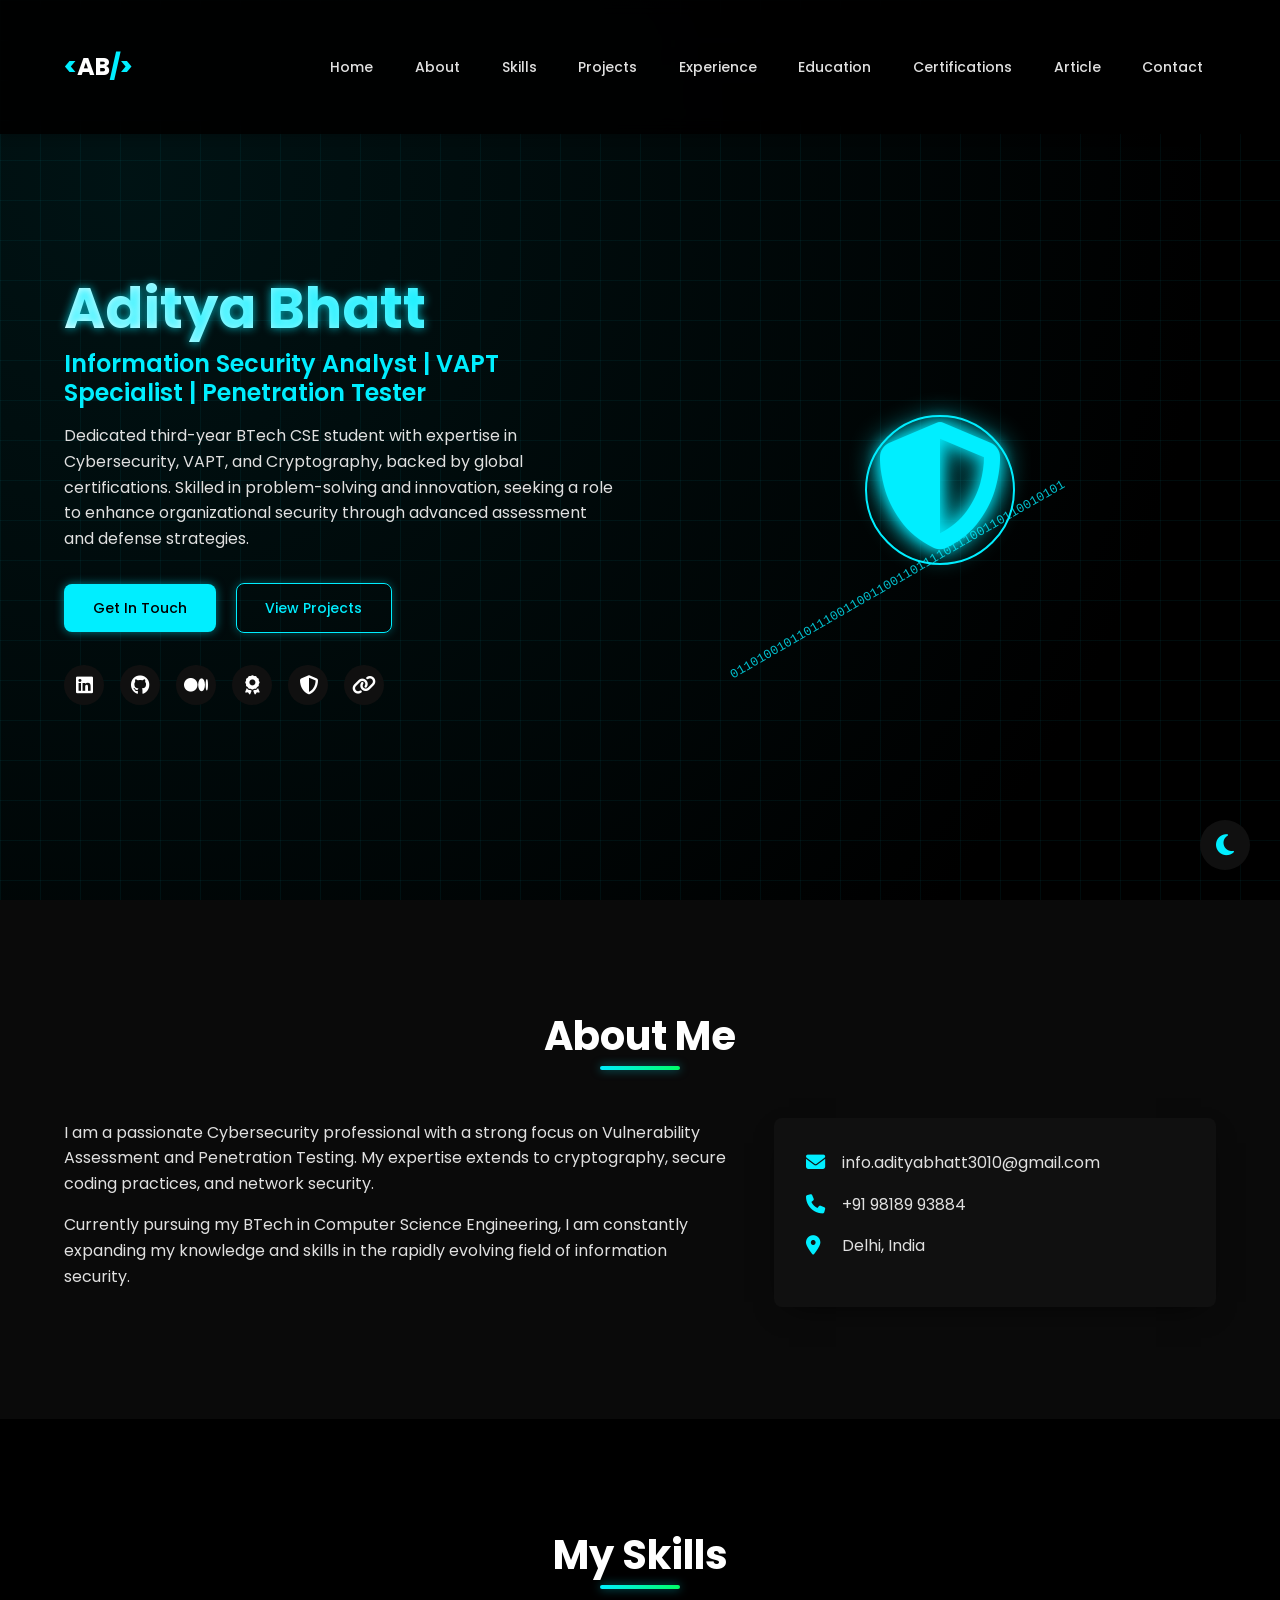
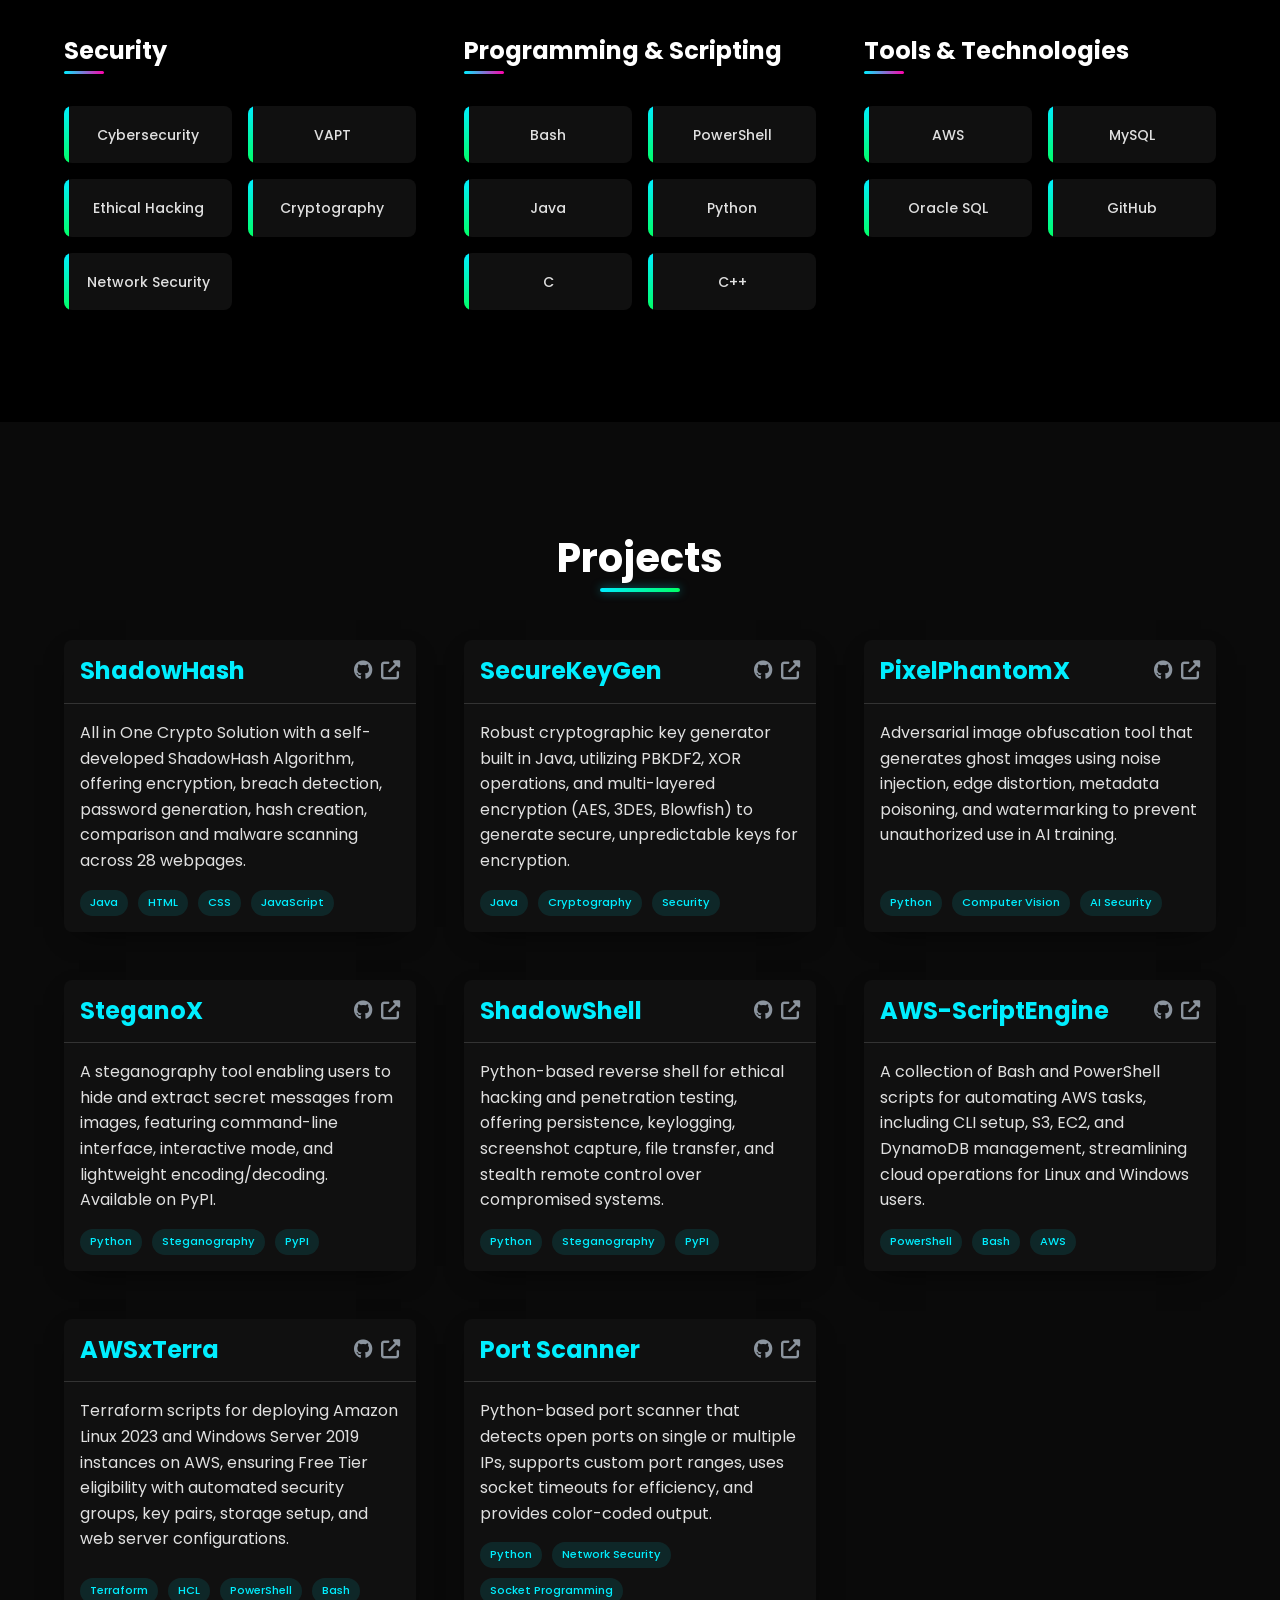
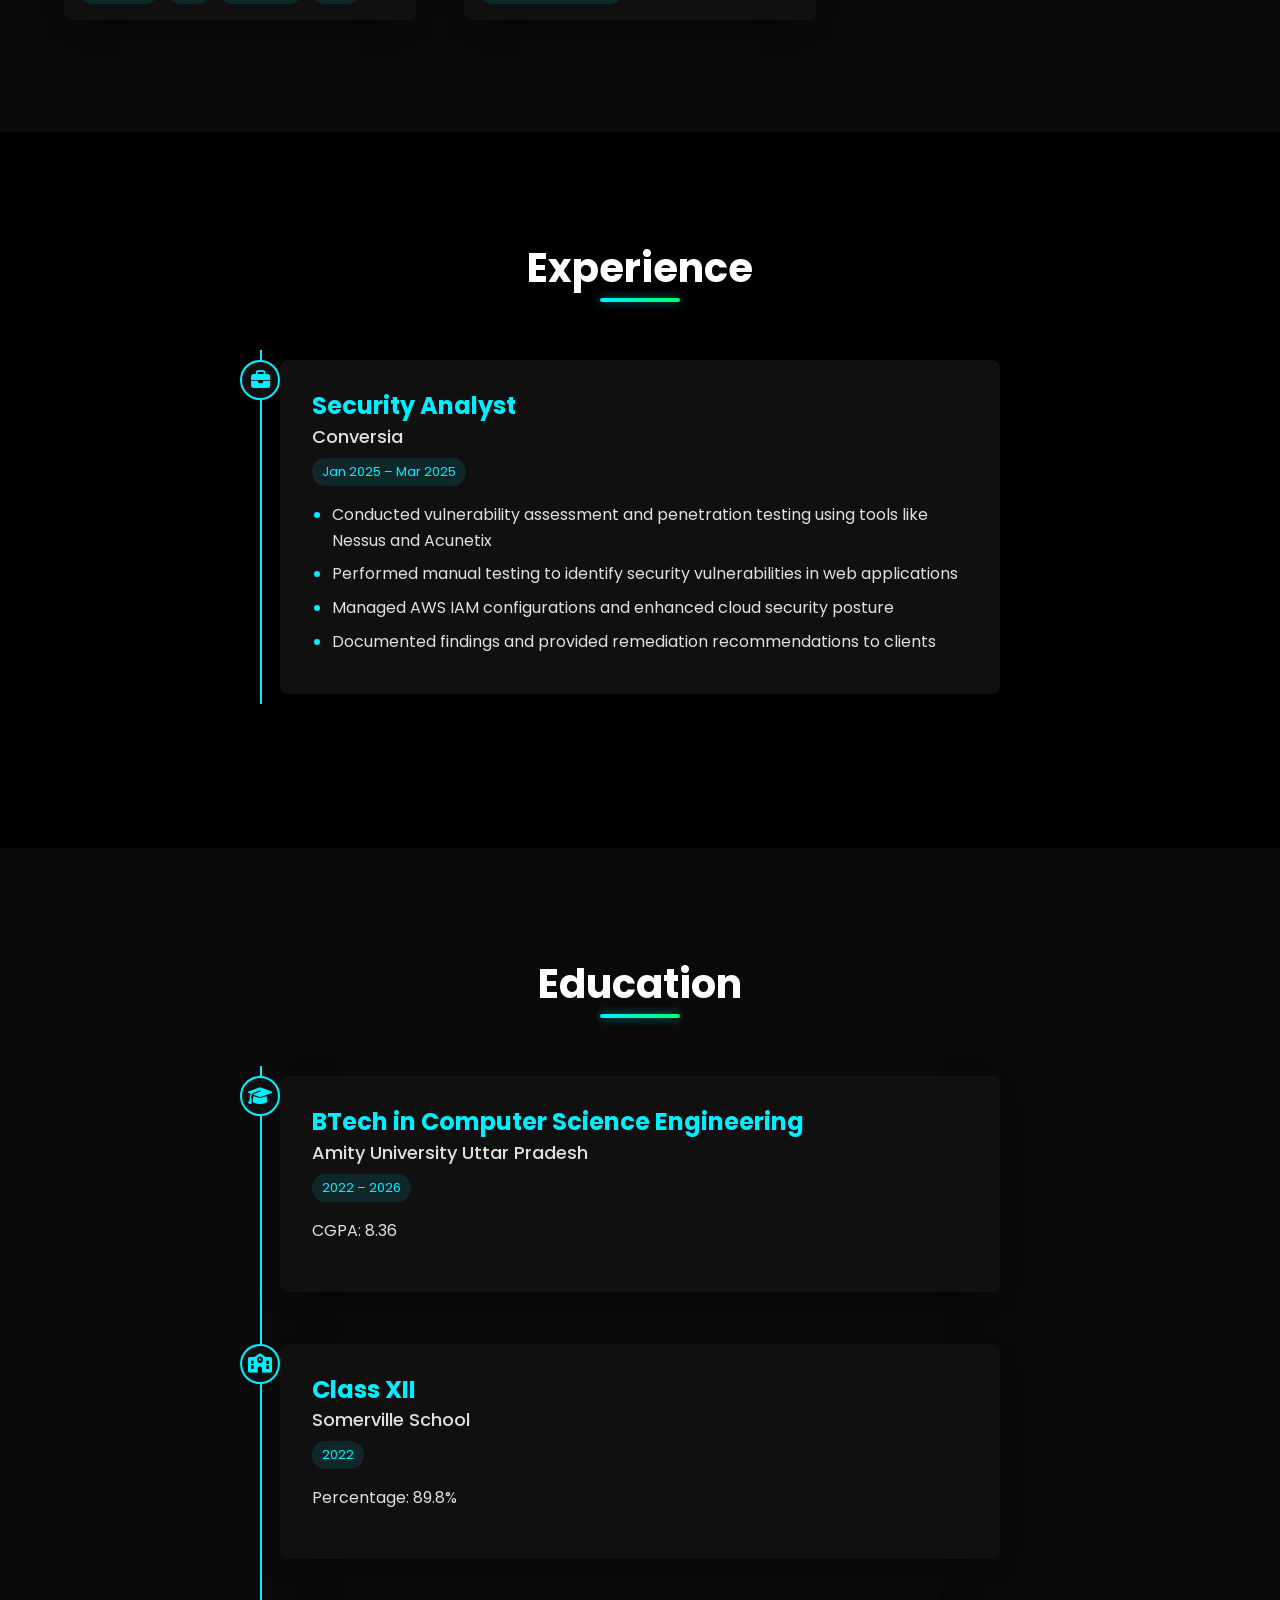
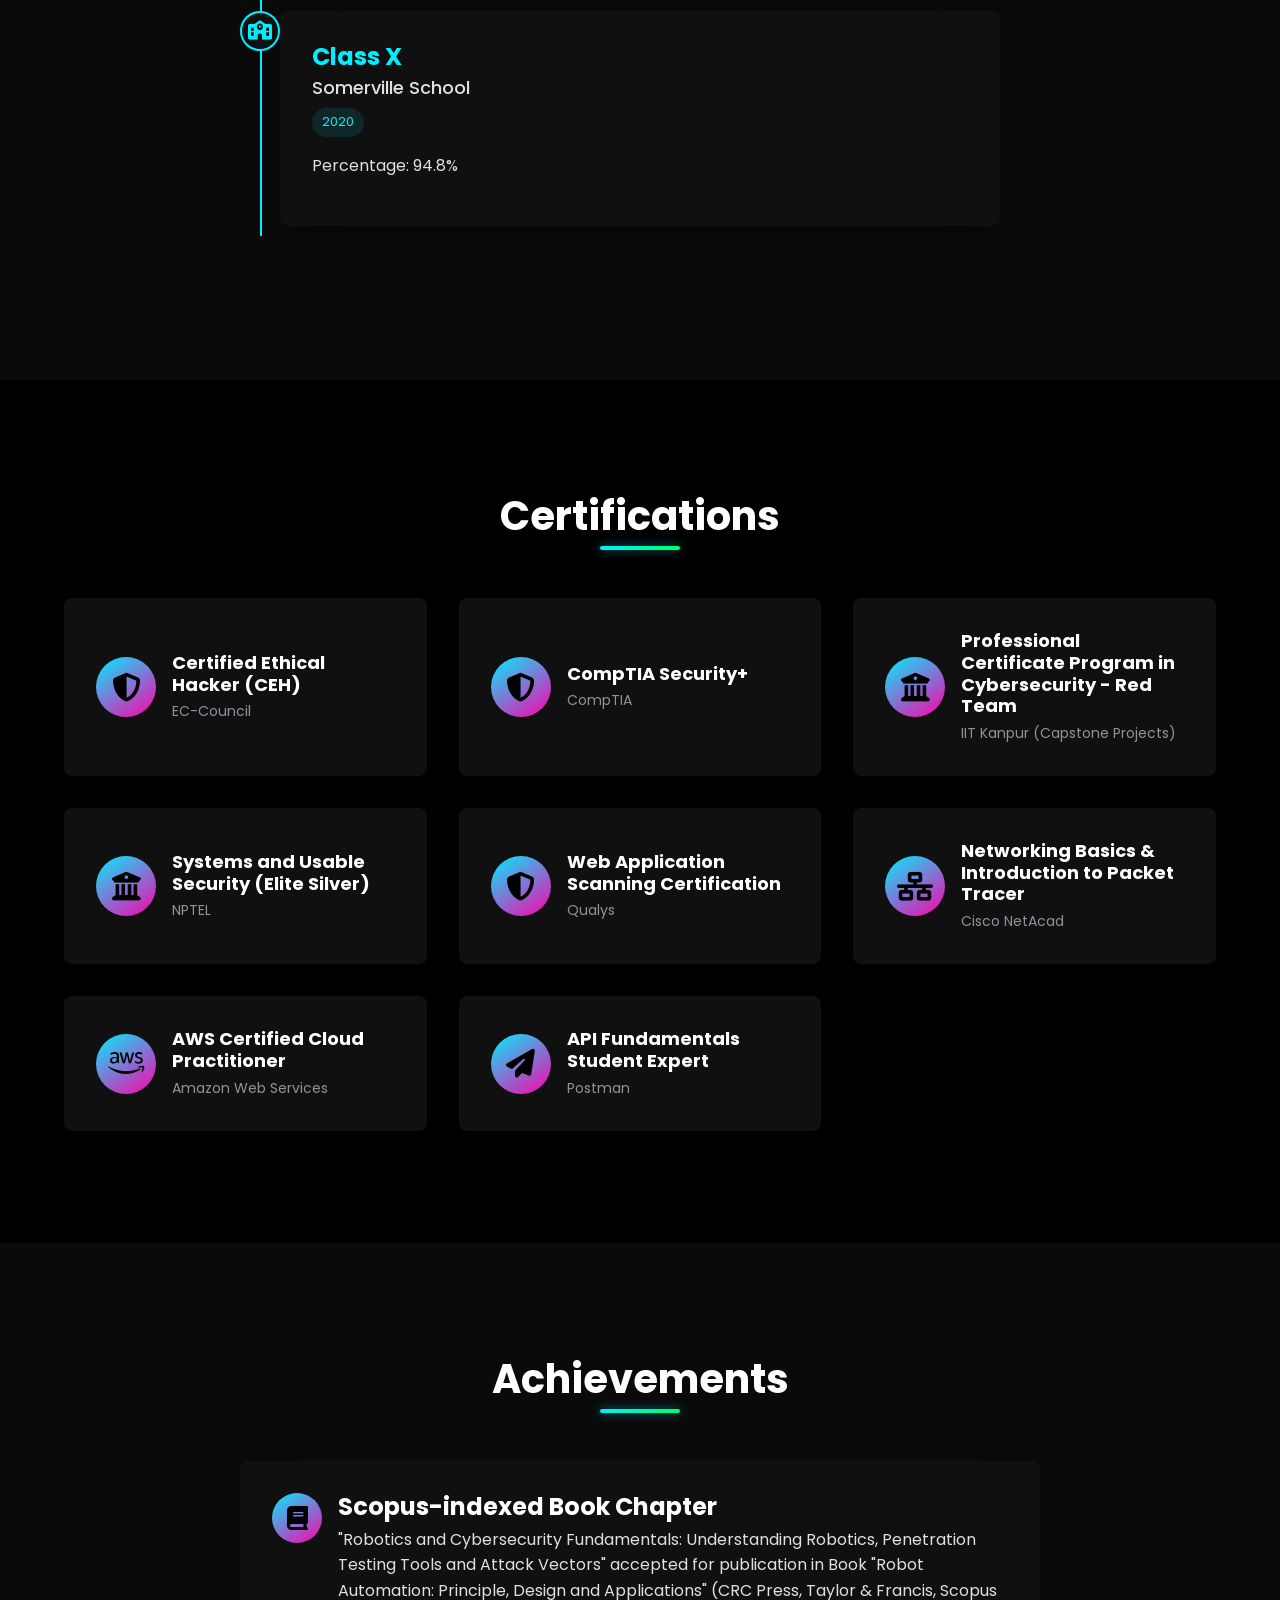
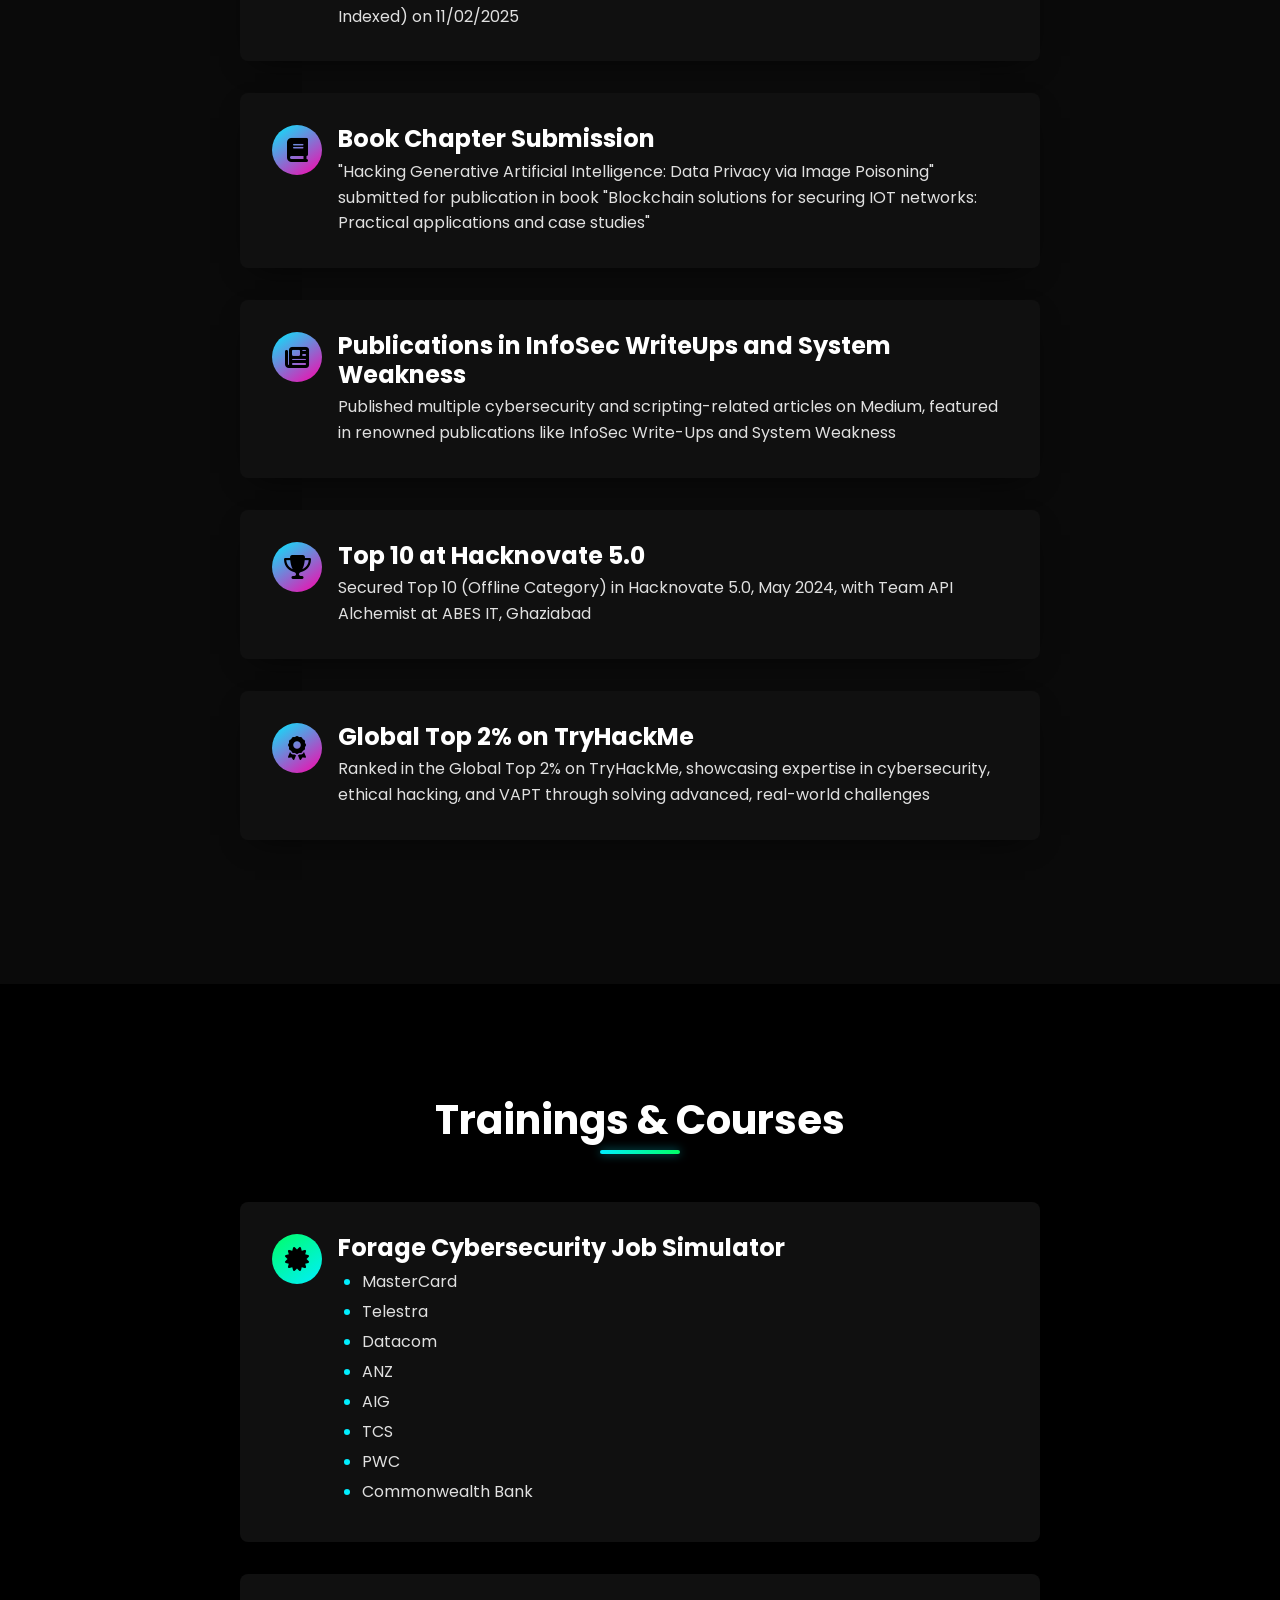
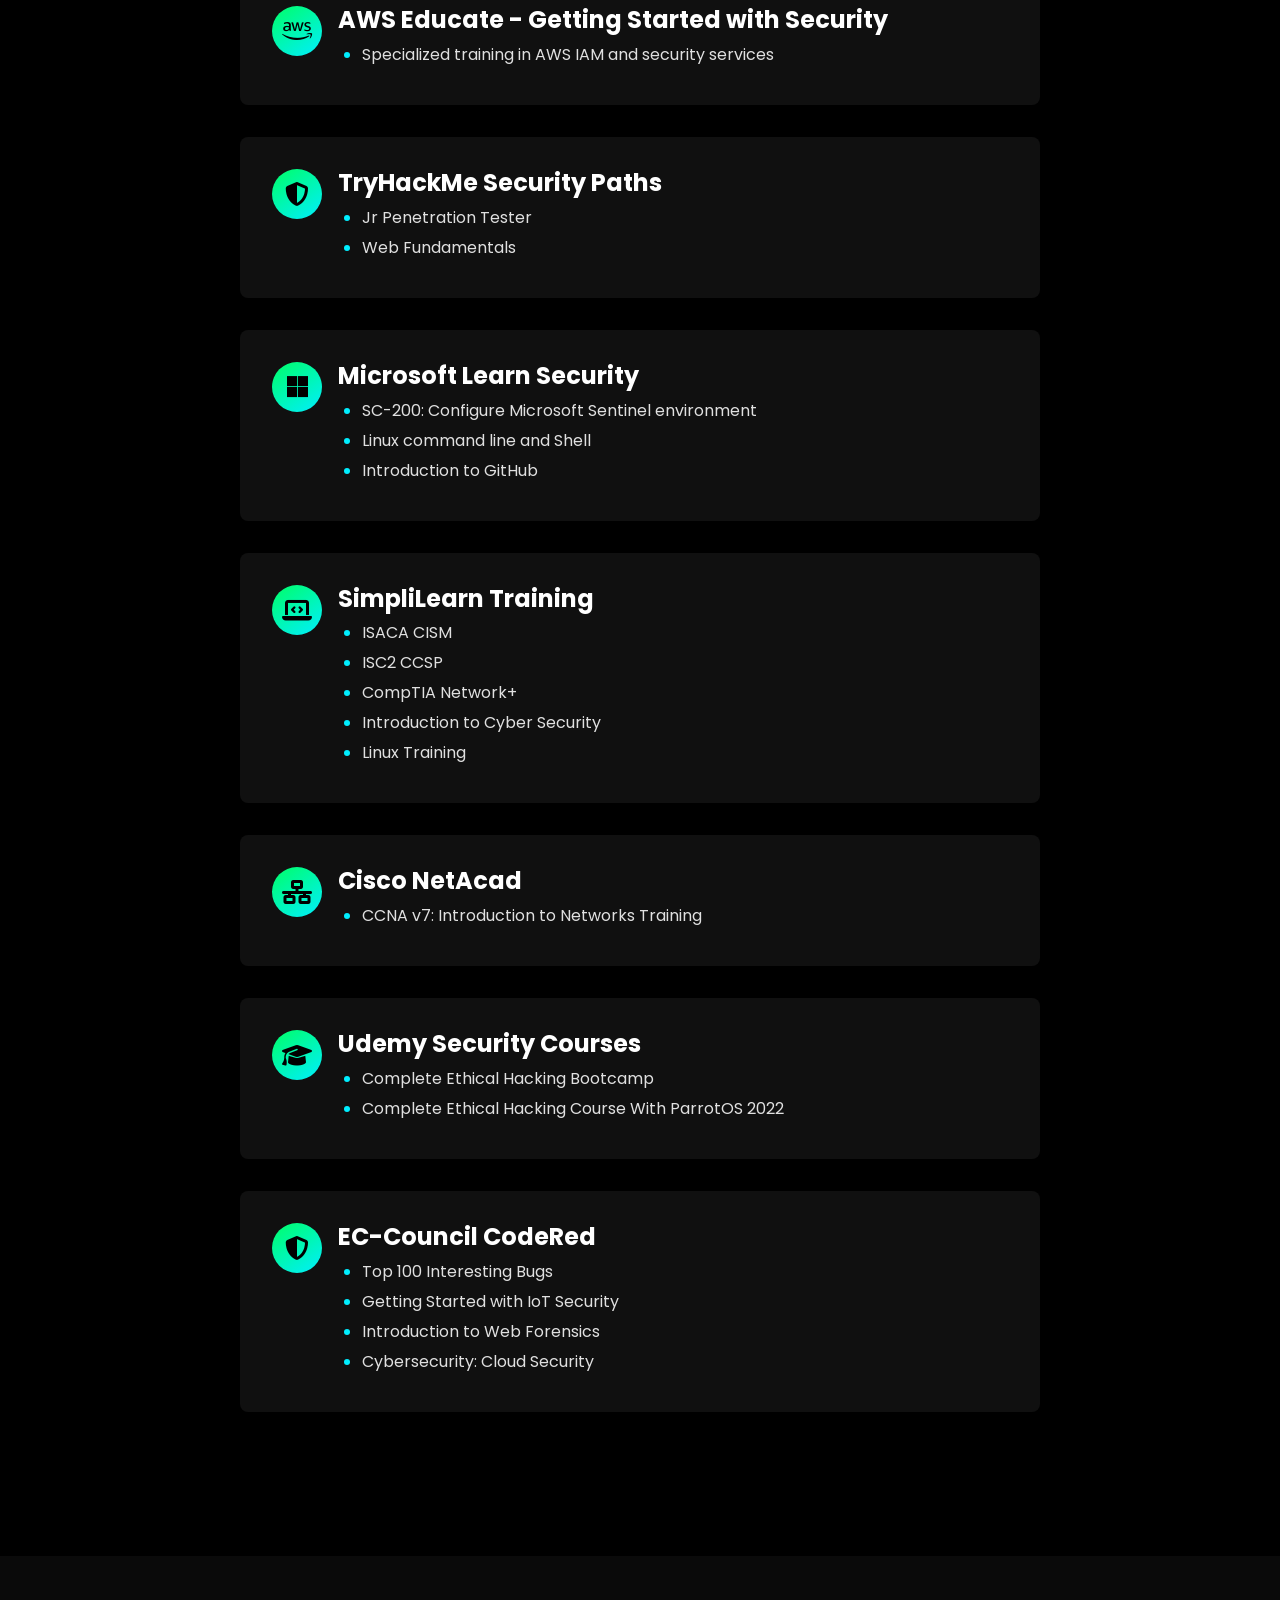
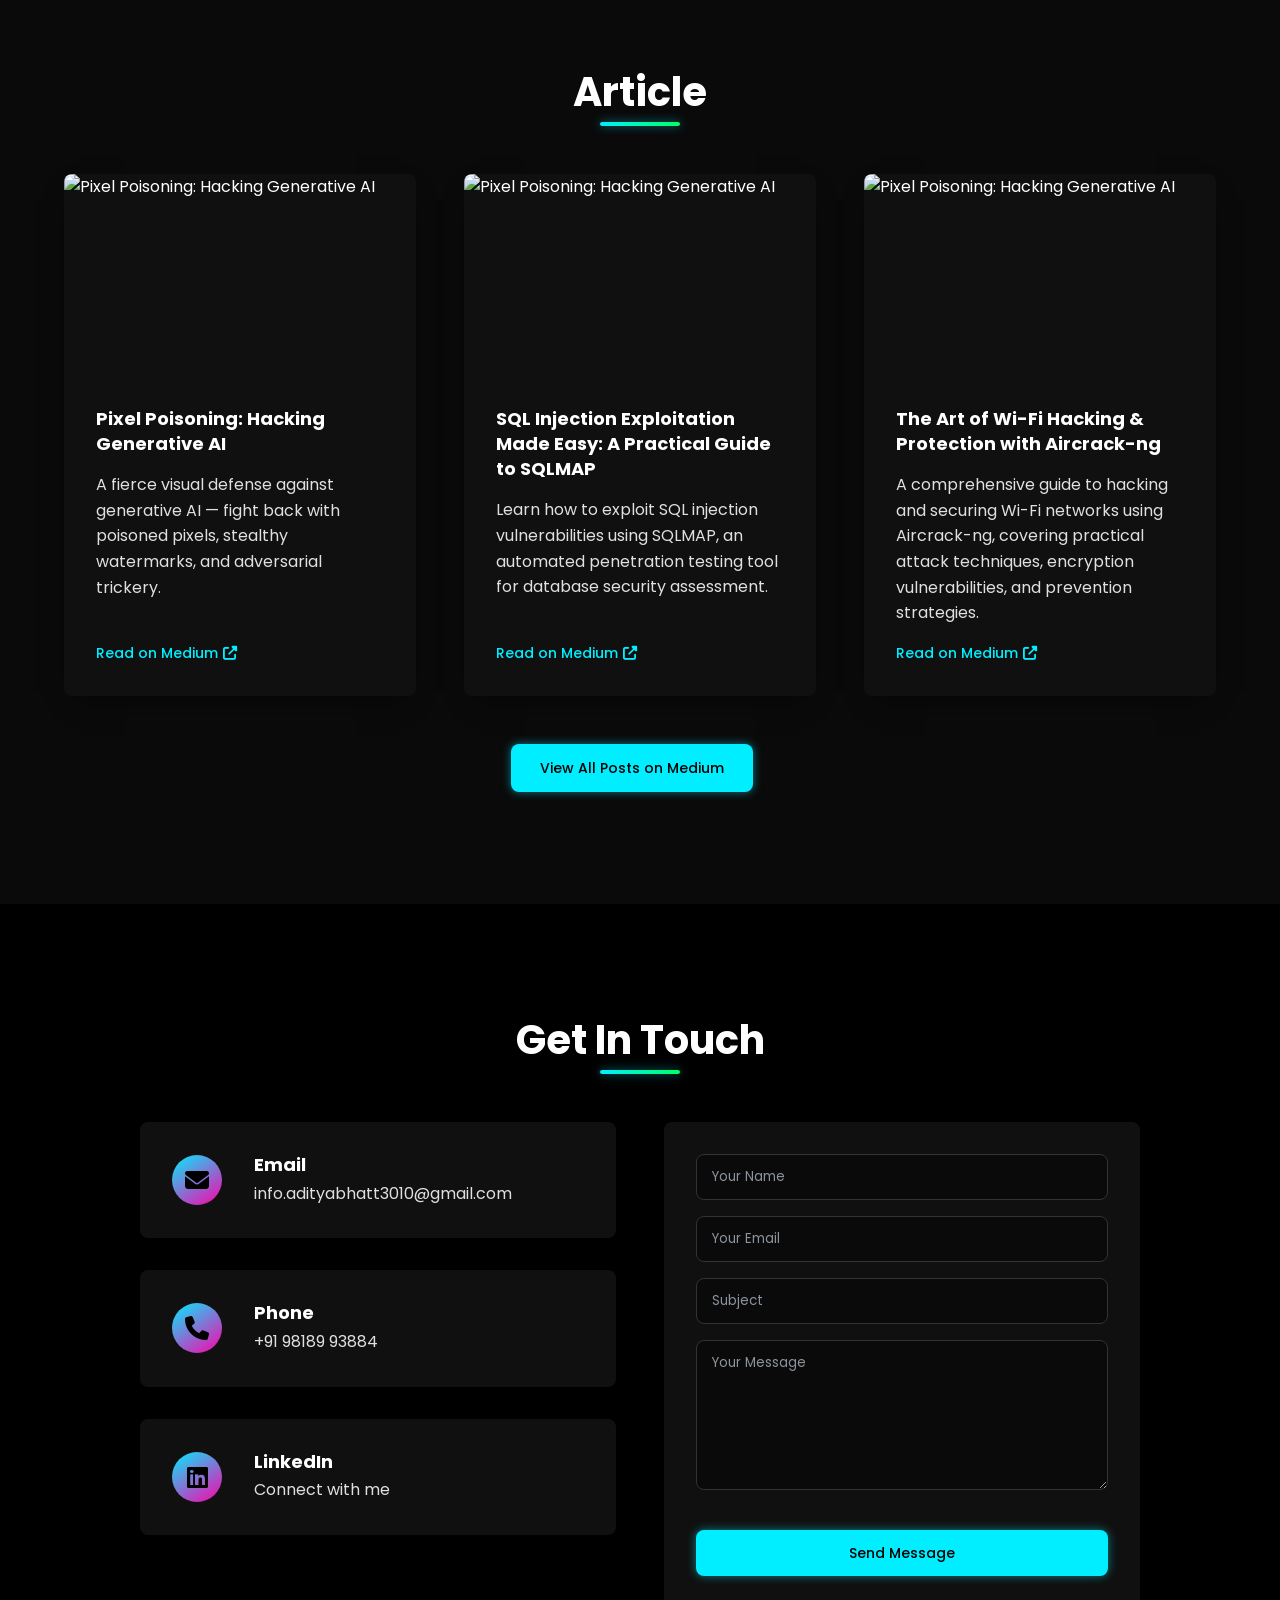
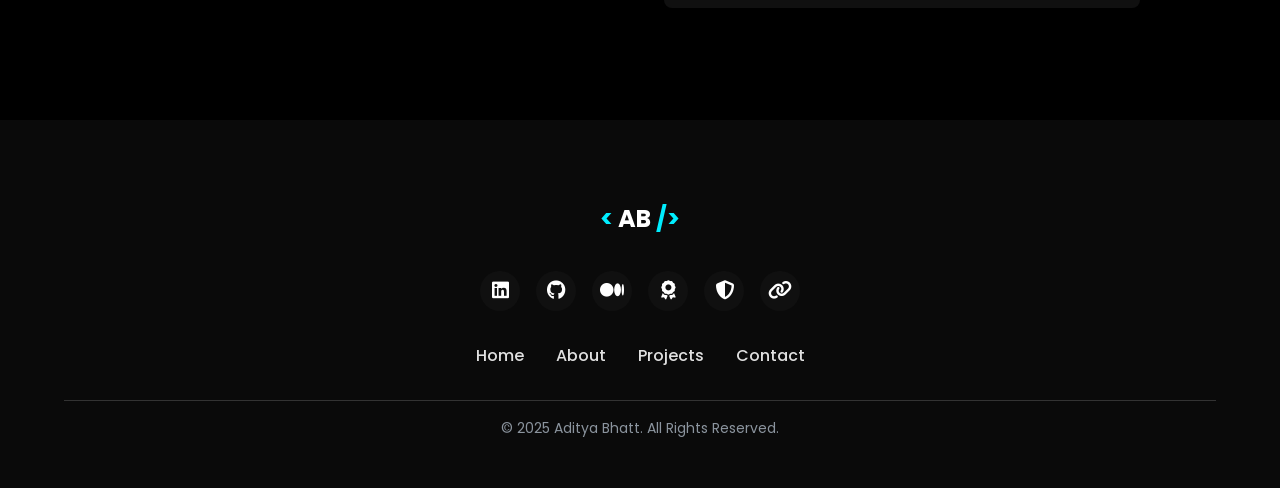
==== commit 079e272c: "Fix formatting issues in index.html" ====
--- a/index.html
+++ b/index.html
@@ -1,3 +1,4 @@
+
 <!DOCTYPE html>
 <html lang="en">
 <head>
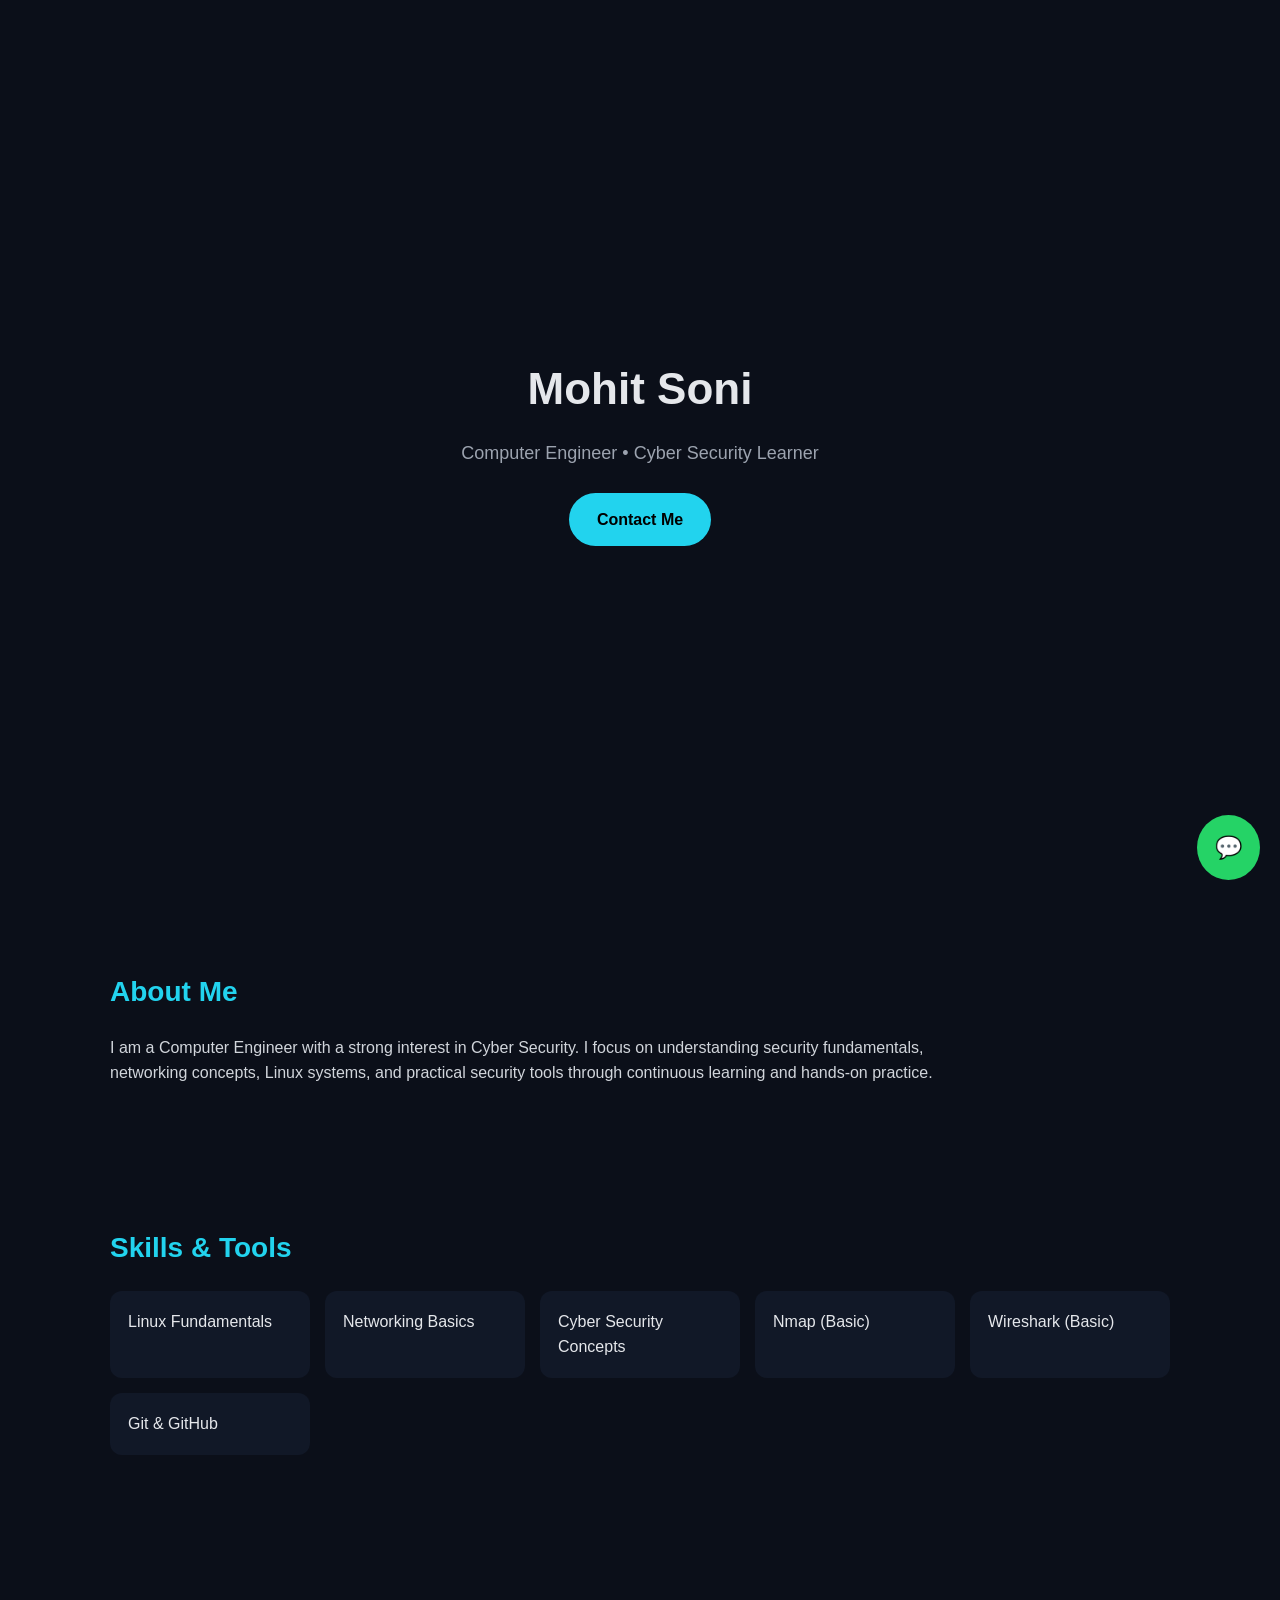
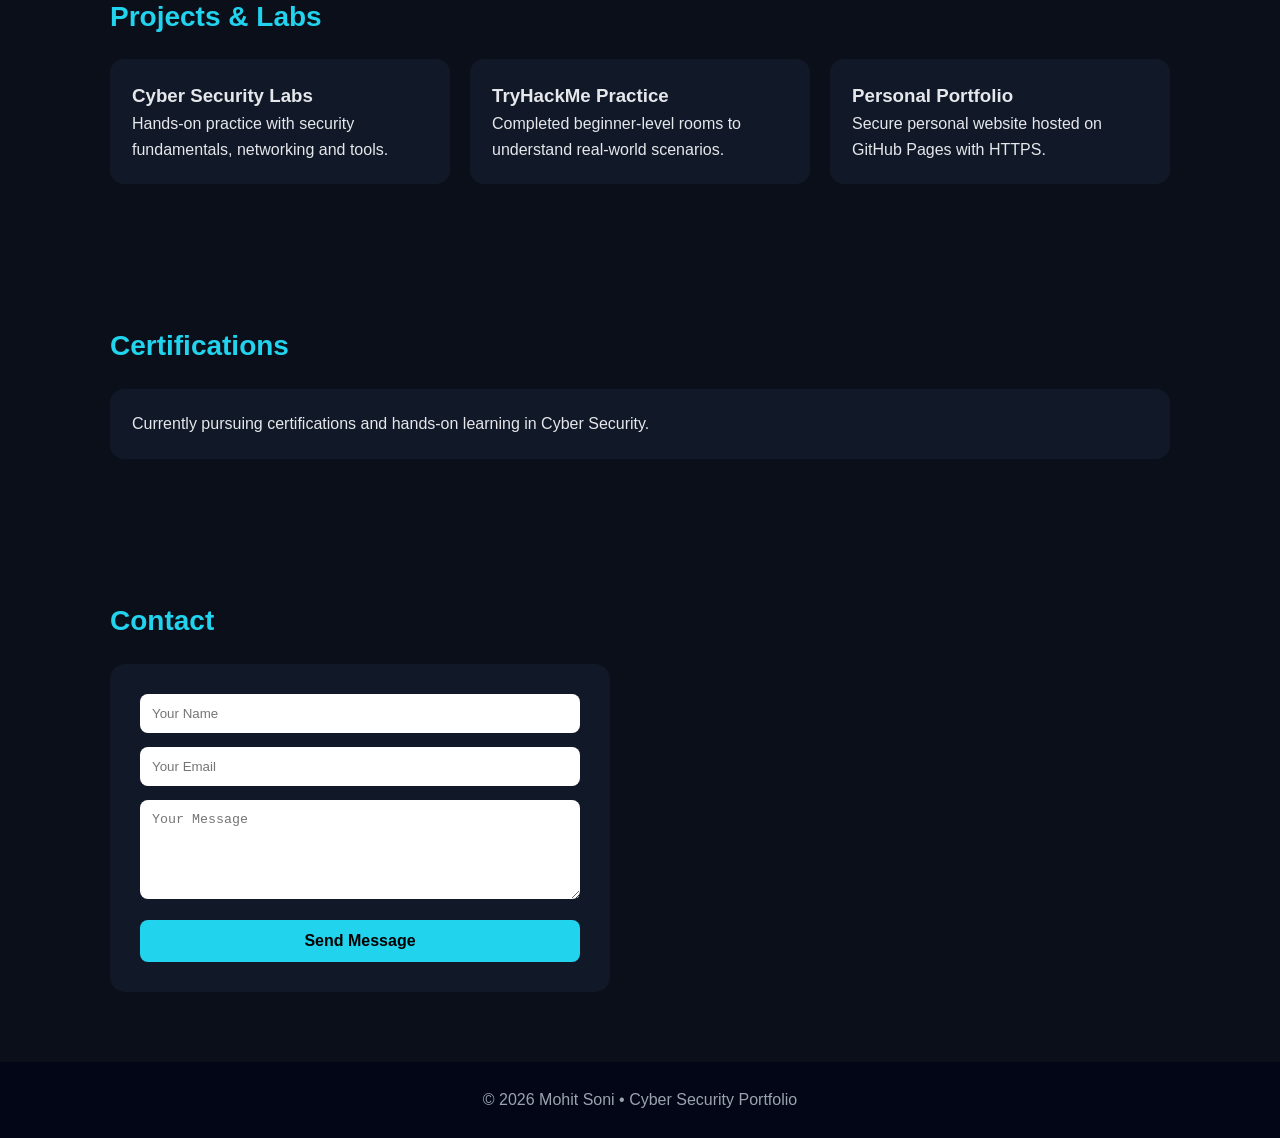
==== commit 9dc14a15: "Update print statement from 'Hello' to 'Goodbye'" ====
--- a/index.html
+++ b/index.html
@@ -1,794 +1,221 @@
-
 <!DOCTYPE html>
 <html lang="en">
 <head>
-    <meta charset="UTF-8">
-    <meta name="viewport" content="width=device-width, initial-scale=1.0">
-    <title>Aditya Bhatt | Cybersecurity Analyst</title>
-    <link rel="stylesheet" href="style.css">
-    <link rel="stylesheet" href="https://cdnjs.cloudflare.com/ajax/libs/font-awesome/6.5.1/css/all.min.css">
-    <link href="https://fonts.googleapis.com/css2?family=Poppins:wght@300;400;500;600;700;800&display=swap" rel="stylesheet">
+<meta charset="UTF-8">
+<meta name="viewport" content="width=device-width, initial-scale=1.0">
+<title>Mohit Soni | Cyber Security Portfolio</title>
+
+<style>
+:root{
+  --bg:#0b0f19;
+  --card:#111827;
+  --text:#e5e7eb;
+  --muted:#9ca3af;
+  --accent:#22d3ee;
+}
+*{margin:0;padding:0;box-sizing:border-box}
+body{
+  font-family:Segoe UI,Arial,sans-serif;
+  background:var(--bg);
+  color:var(--text);
+  line-height:1.6;
+}
+a{text-decoration:none;color:inherit}
+section{
+  max-width:1100px;
+  margin:auto;
+  padding:70px 20px;
+}
+h2{
+  color:var(--accent);
+  font-size:28px;
+  margin-bottom:20px;
+}
+
+/* HERO */
+.hero{
+  min-height:100vh;
+  display:flex;
+  align-items:center;
+  justify-content:center;
+  text-align:center;
+}
+.hero h1{font-size:44px}
+.hero p{
+  color:var(--muted);
+  margin:15px 0 25px;
+  font-size:18px;
+}
+.hero a{
+  display:inline-block;
+  padding:14px 28px;
+  background:var(--accent);
+  color:#000;
+  border-radius:30px;
+  font-weight:600;
+}
+
+/* ABOUT */
+.about p{
+  max-width:850px;
+  color:#d1d5db;
+  font-size:16px;
+}
+
+/* SKILLS */
+.skills{
+  display:grid;
+  grid-template-columns:repeat(auto-fit,minmax(200px,1fr));
+  gap:15px;
+}
+.skill-card{
+  background:var(--card);
+  padding:18px;
+  border-radius:12px;
+}
+
+/* PROJECTS */
+.projects{
+  display:grid;
+  grid-template-columns:repeat(auto-fit,minmax(280px,1fr));
+  gap:20px;
+}
+.card{
+  background:var(--card);
+  padding:22px;
+  border-radius:14px;
+}
+
+/* CONTACT */
+.contact-box{
+  background:var(--card);
+  padding:30px;
+  border-radius:15px;
+  max-width:500px;
+}
+input,textarea{
+  width:100%;
+  padding:12px;
+  margin-bottom:14px;
+  border-radius:8px;
+  border:none;
+}
+button{
+  width:100%;
+  padding:12px;
+  background:var(--accent);
+  border:none;
+  border-radius:8px;
+  font-size:16px;
+  font-weight:600;
+}
+
+/* FOOTER */
+footer{
+  text-align:center;
+  padding:25px;
+  background:#020617;
+  color:var(--muted);
+}
+
+/* WHATSAPP */
+.whatsapp{
+  position:fixed;
+  right:20px;
+  bottom:20px;
+  background:#25d366;
+  padding:15px 18px;
+  border-radius:50%;
+  font-size:22px;
+}
+
+/* MOBILE */
+@media(max-width:600px){
+  .hero h1{font-size:32px}
+}
+</style>
 </head>
+
 <body>
-    <!-- Header Navigation -->
-    <header>
-        <div class="container">
-            <nav>
-                <div class="logo">
-                    <a href="#home"><span>&lt;</span> AB <span>/&gt;</span></a>
-                </div>
-                <ul class="nav-links">
-                    <li><a href="#home">Home</a></li>
-                    <li><a href="#about">About</a></li>
-                    <li><a href="#skills">Skills</a></li>
-                    <li><a href="#projects">Projects</a></li>
-                    <li><a href="#experience">Experience</a></li>
-                    <li><a href="#education">Education</a></li>
-                    <li><a href="#certifications">Certifications</a></li>
-                    <li><a href="#article">Article</a></li>
-                    <li><a href="#contact">Contact</a></li>
-                </ul>
-                <div class="hamburger">
-                    <div class="line"></div>
-                    <div class="line"></div>
-                    <div class="line"></div>
-                </div>
-            </nav>
-        </div>
-    </header>
-
-    <!-- Hero Section -->
-    <section id="home" class="hero">
-        <div class="container">
-            <div class="hero-content">
-                <div class="hero-text">
-                    <h1>Aditya Bhatt</h1>
-                    <h2>Information Security Analyst | VAPT Specialist | Penetration Tester</h2>
-                    <p>Dedicated third-year BTech CSE student with expertise in Cybersecurity, VAPT, and Cryptography, backed by global certifications. Skilled in problem-solving and innovation, seeking a role to enhance organizational security through advanced assessment and defense strategies.</p>
-                    <div class="cta-buttons">
-                        <a href="#contact" class="btn primary-btn">Get In Touch</a>
-                        <a href="#projects" class="btn secondary-btn">View Projects</a>
-                    </div>
-                    <div class="social-icons">
-                        <a href="https://www.linkedin.com/in/aditya-bhatt-b61868250/" target="_blank"><i class="fab fa-linkedin"></i></a>
-                        <a href="https://github.com/adityabhatt3010" target="_blank"><i class="fab fa-github"></i></a>
-                        <a href="https://medium.com/@info.adityabhatt3010" target="_blank"><i class="fab fa-medium"></i></a>
-                        <a href="https://www.credly.com/users/aditya-bhatt3010" target="_blank"><i class="fas fa-award"></i></a>
-                        <a href="https://tryhackme.com/p/info.adityabhatt" target="_blank"><i class="fas fa-shield-alt"></i></a>
-                        <a href="https://linktr.ee/AdityaBhatt3010" target="_blank"><i class="fas fa-link"></i></a>
-                    </div>
-                </div>
-                <div class="hero-image">
-                    <div class="security-graphic">
-                        <div class="shield">
-                            <i class="fas fa-shield-alt"></i>
-                            <div class="ripple"></div>
-                        </div>
-                        <div class="binary">01101001 01101110 01100110 01101111 01110011 01100101 01100011</div>
-                    </div>
-                </div>
-            </div>
-        </div>
-    </section>
-
-    <!-- About Section -->
-    <section id="about" class="about">
-        <div class="container">
-            <div class="section-header">
-                <h2>About Me</h2>
-                <div class="underline"></div>
-            </div>
-            <div class="about-content">
-                <div class="about-text">
-                    <p>I am a passionate Cybersecurity professional with a strong focus on Vulnerability Assessment and Penetration Testing. My expertise extends to cryptography, secure coding practices, and network security.</p>
-                    <p>Currently pursuing my BTech in Computer Science Engineering, I am constantly expanding my knowledge and skills in the rapidly evolving field of information security.</p>
-                </div>
-                <div class="contact-info">
-                    <div class="contact-item">
-                        <i class="fas fa-envelope"></i>
-                        <span>info.adityabhatt3010@gmail.com</span>
-                    </div>
-                    <div class="contact-item">
-                        <i class="fas fa-phone"></i>
-                        <span>+91 98189 93884</span>
-                    </div>
-                    <div class="contact-item">
-                        <i class="fas fa-map-marker-alt"></i>
-                        <span>Delhi, India</span>
-                    </div>
-                </div>
-            </div>
-        </div>
-    </section>
-
-    <!-- Skills Section -->
-    <section id="skills" class="skills">
-        <div class="container">
-            <div class="section-header">
-                <h2>My Skills</h2>
-                <div class="underline"></div>
-            </div>
-            <div class="skills-container">
-                <div class="skill-category">
-                    <h3>Security</h3>
-                    <div class="skills-grid">
-                        <div class="skill-item"><span>Cybersecurity</span></div>
-                        <div class="skill-item"><span>VAPT</span></div>
-                        <div class="skill-item"><span>Ethical Hacking</span></div>
-                        <div class="skill-item"><span>Cryptography</span></div>
-                        <div class="skill-item"><span>Network Security</span></div>
-                    </div>
-                </div>
-                <div class="skill-category">
-                    <h3>Programming & Scripting</h3>
-                    <div class="skills-grid">
-                        <div class="skill-item"><span>Bash</span></div>
-                        <div class="skill-item"><span>PowerShell</span></div>
-                        <div class="skill-item"><span>Java</span></div>
-                        <div class="skill-item"><span>Python</span></div>
-                        <div class="skill-item"><span>C</span></div>
-                        <div class="skill-item"><span>C++</span></div>
-                    </div>
-                </div>
-                <div class="skill-category">
-                    <h3>Tools & Technologies</h3>
-                    <div class="skills-grid">
-                        <div class="skill-item"><span>AWS</span></div>
-                        <div class="skill-item"><span>MySQL</span></div>
-                        <div class="skill-item"><span>Oracle SQL</span></div>
-                        <div class="skill-item"><span>GitHub</span></div>
-                    </div>
-                </div>
-            </div>
-        </div>
-    </section>
-
-    <!-- Projects Section -->
-    <section id="projects" class="projects">
-        <div class="container">
-            <div class="section-header">
-                <h2>Projects</h2>
-                <div class="underline"></div>
-            </div>
-            <div class="projects-grid">
-                <!-- Project 1 -->
-                <div class="project-card">
-                    <div class="project-header">
-                        <h3>ShadowHash</h3>
-                        <div class="project-links">
-                            <a href="https://github.com/AdityaBhatt3010/ShadowHash-All-in-One-Crypto-Solution" target="_blank"><i class="fab fa-github"></i></a>
-                            <a href="https://github.com/AdityaBhatt3010/ShadowHash-All-in-One-Crypto-Solution" target="_blank"><i class="fas fa-external-link-alt"></i></a>
-                        </div>
-                    </div>
-                    <div class="project-body">
-                        <p class="project-description">All in One Crypto Solution with a self-developed ShadowHash Algorithm, offering encryption, breach detection, password generation, hash creation, comparison and malware scanning across 28 webpages.</p>
-                        <div class="project-tech">
-                            <span>Java</span>
-                            <span>HTML</span>
-                            <span>CSS</span>
-                            <span>JavaScript</span>
-                        </div>
-                    </div>
-                </div>
-
-                <!-- Project 2 -->
-                <div class="project-card">
-                    <div class="project-header">
-                        <h3>SecureKeyGen</h3>
-                        <div class="project-links">
-                            <a href="https://github.com/AdityaBhatt3010/SecureKeyGenerator" target="_blank"><i class="fab fa-github"></i></a>
-                            <a href="https://github.com/AdityaBhatt3010/SecureKeyGenerator" target="_blank"><i class="fas fa-external-link-alt"></i></a>
-                        </div>
-                    </div>
-                    <div class="project-body">
-                        <p class="project-description">Robust cryptographic key generator built in Java, utilizing PBKDF2, XOR operations, and multi-layered encryption (AES, 3DES, Blowfish) to generate secure, unpredictable keys for encryption.</p>
-                        <div class="project-tech">
-                            <span>Java</span>
-                            <span>Cryptography</span>
-                            <span>Security</span>
-                        </div>
-                    </div>
-                </div>
-
-                <!-- Project 3 -->
-                <div class="project-card">
-                    <div class="project-header">
-                        <h3>PixelPhantomX</h3>
-                        <div class="project-links">
-                            <a href="https://github.com/AdityaBhatt3010/PixelPhantomX" target="_blank"><i class="fab fa-github"></i></a>
-                            <a href="https://github.com/AdityaBhatt3010/PixelPhantomX" target="_blank"><i class="fas fa-external-link-alt"></i></a>
-                        </div>
-                    </div>
-                    <div class="project-body">
-                        <p class="project-description">Adversarial image obfuscation tool that generates ghost images using noise injection, edge distortion, metadata poisoning, and watermarking to prevent unauthorized use in AI training.</p>
-                        <div class="project-tech">
-                            <span>Python</span>
-                            <span>Computer Vision</span>
-                            <span>AI Security</span>
-                        </div>
-                    </div>
-                </div>
-
-                <!-- Project 4 -->
-                <div class="project-card">
-                    <div class="project-header">
-                        <h3>SteganoX</h3>
-                        <div class="project-links">
-                            <a href="https://github.com/AdityaBhatt3010/SteganoX-Hidden-Messages-in-Images" target="_blank"><i class="fab fa-github"></i></a>
-                            <a href="https://github.com/AdityaBhatt3010/SteganoX-Hidden-Messages-in-Images" target="_blank"><i class="fas fa-external-link-alt"></i></a>
-                        </div>
-                    </div>
-                    <div class="project-body">
-                        <p class="project-description">A steganography tool enabling users to hide and extract secret messages from images, featuring command-line interface, interactive mode, and lightweight encoding/decoding. Available on PyPI.</p>
-                        <div class="project-tech">
-                            <span>Python</span>
-                            <span>Steganography</span>
-                            <span>PyPI</span>
-                        </div>
-                    </div>
-                </div>
-
-                <!-- Project 5 -->
-                <div class="project-card">
-                    <div class="project-header">
-                        <h3>ShadowShell</h3>
-                        <div class="project-links">
-                            <a href="https://github.com/AdityaBhatt3010/ShadowShell-Stealthy-and-Powerful-Backdoor" target="_blank"><i class="fab fa-github"></i></a>
-                            <a href="https://github.com/AdityaBhatt3010/ShadowShell-Stealthy-and-Powerful-Backdoor" target="_blank"><i class="fas fa-external-link-alt"></i></a>
-                        </div>
-                    </div>
-                    <div class="project-body">
-                        <p class="project-description">Python-based reverse shell for ethical hacking and penetration testing, offering persistence, keylogging, screenshot capture, file transfer, and stealth remote control over compromised systems.</p>
-                        <div class="project-tech">
-                            <span>Python</span>
-                            <span>Steganography</span>
-                            <span>PyPI</span>
-                        </div>
-                    </div>
-                </div>
-
-                <!-- Project 6 -->
-                <div class="project-card">
-                    <div class="project-header">
-                        <h3>AWS-ScriptEngine</h3>
-                        <div class="project-links">
-                            <a href="https://github.com/AdityaBhatt3010/AWS-ScriptEngine-Engineered-Scripts-for-AWS-Operations" target="_blank"><i class="fab fa-github"></i></a>
-                            <a href="https://github.com/AdityaBhatt3010/AWS-ScriptEngine-Engineered-Scripts-for-AWS-Operations" target="_blank"><i class="fas fa-external-link-alt"></i></a>
-                        </div>
-                    </div>
-                    <div class="project-body">
-                        <p class="project-description">A collection of Bash and PowerShell scripts for automating AWS tasks, including CLI setup, S3, EC2, and DynamoDB management, streamlining cloud operations for Linux and Windows users.</p>
-                        <div class="project-tech">
-                            <span>PowerShell</span>
-                            <span>Bash</span>
-                            <span>AWS</span>
-                        </div>
-                    </div>
-                </div>
-
-                <!-- Project 7 -->
-                <div class="project-card">
-                    <div class="project-header">
-                        <h3>AWSxTerra</h3>
-                        <div class="project-links">
-                            <a href="https://github.com/AdityaBhatt3010/AWSxTerra-AWS-EC2-Deployment-Scripts-via-Terraform" target="_blank"><i class="fab fa-github"></i></a>
-                            <a href="https://github.com/AdityaBhatt3010/AWSxTerra-AWS-EC2-Deployment-Scripts-via-Terraform" target="_blank"><i class="fas fa-external-link-alt"></i></a>
-                        </div>
-                    </div>
-                    <div class="project-body">
-                        <p class="project-description">Terraform scripts for deploying Amazon Linux 2023 and Windows Server 2019 instances on AWS, ensuring Free Tier eligibility with automated security groups, key pairs, storage setup, and web server configurations.</p>
-                        <div class="project-tech">
-                            <span>Terraform</span>
-                            <span>HCL</span>
-                            <span>PowerShell</span>
-                            <span>Bash</span>
-                        </div>
-                    </div>
-                </div>
-
-                <!-- Project 8 -->
-                <div class="project-card">
-                    <div class="project-header">
-                        <h3>Port Scanner</h3>
-                        <div class="project-links">
-                            <a href="https://github.com/AdityaBhatt3010/Basic-Port-Scanner" target="_blank"><i class="fab fa-github"></i></a>
-                            <a href="https://github.com/AdityaBhatt3010/Basic-Port-Scanner" target="_blank"><i class="fas fa-external-link-alt"></i></a>
-                        </div>
-                    </div>
-                    <div class="project-body">
-                        <p class="project-description">Python-based port scanner that detects open ports on single or multiple IPs, supports custom port ranges, uses socket timeouts for efficiency, and provides color-coded output.</p>
-                        <div class="project-tech">
-                            <span>Python</span>
-                            <span>Network Security</span>
-                            <span>Socket Programming</span>
-                        </div>
-                    </div>
-                </div>
-            </div>
-        </div>
-    </section>
-
-    <!-- Experience Section -->
-    <section id="experience" class="experience">
-        <div class="container">
-            <div class="section-header">
-                <h2>Experience</h2>
-                <div class="underline"></div>
-            </div>
-            <div class="timeline">
-                <div class="timeline-item">
-                    <div class="timeline-icon">
-                        <i class="fas fa-briefcase"></i>
-                    </div>
-                    <div class="timeline-content">
-                        <h3>Security Analyst</h3>
-                        <h4>Conversia</h4>
-                        <span class="timeline-date">Jan 2025 – Mar 2025</span>
-                        <ul>
-                            <li>Conducted vulnerability assessment and penetration testing using tools like Nessus and Acunetix</li>
-                            <li>Performed manual testing to identify security vulnerabilities in web applications</li>
-                            <li>Managed AWS IAM configurations and enhanced cloud security posture</li>
-                            <li>Documented findings and provided remediation recommendations to clients</li>
-                        </ul>
-                    </div>
-                </div>
-            </div>
-        </div>
-    </section>
-
-    <!-- Education Section -->
-    <section id="education" class="education">
-        <div class="container">
-            <div class="section-header">
-                <h2>Education</h2>
-                <div class="underline"></div>
-            </div>
-            <div class="timeline">
-                <div class="timeline-item">
-                    <div class="timeline-icon">
-                        <i class="fas fa-graduation-cap"></i>
-                    </div>
-                    <div class="timeline-content">
-                        <h3>BTech in Computer Science Engineering</h3>
-                        <h4>Amity University Uttar Pradesh</h4>
-                        <span class="timeline-date">2022 – 2026</span>
-                        <p>CGPA: 8.36</p>
-                    </div>
-                </div>
-                <div class="timeline-item">
-                    <div class="timeline-icon">
-                        <i class="fas fa-school"></i>
-                    </div>
-                    <div class="timeline-content">
-                        <h3>Class XII</h3>
-                        <h4>Somerville School</h4>
-                        <span class="timeline-date">2022</span>
-                        <p>Percentage: 89.8%</p>
-                    </div>
-                </div>
-                <div class="timeline-item">
-                    <div class="timeline-icon">
-                        <i class="fas fa-school"></i>
-                    </div>
-                    <div class="timeline-content">
-                        <h3>Class X</h3>
-                        <h4>Somerville School</h4>
-                        <span class="timeline-date">2020</span>
-                        <p>Percentage: 94.8%</p>
-                    </div>
-                </div>
-            </div>
-        </div>
-    </section>
-
-    <!-- Certifications Section -->
-    <section id="certifications" class="certifications">
-        <div class="container">
-            <div class="section-header">
-                <h2>Certifications</h2>
-                <div class="underline"></div>
-            </div>
-            <div class="certifications-grid">
-                <div class="certification-card">
-                    <div class="certification-logo">
-                        <i class="fas fa-shield-alt"></i>
-                    </div>
-                    <div class="certification-content">
-                        <h3>Certified Ethical Hacker (CEH)</h3>
-                        <p>EC-Council</p>
-                    </div>
-                </div>
-                <div class="certification-card">
-                    <div class="certification-logo">
-                        <i class="fas fa-shield-alt"></i>
-                    </div>
-                    <div class="certification-content">
-                        <h3>CompTIA Security+</h3>
-                        <p>CompTIA</p>
-                    </div>
-                </div>
-                <div class="certification-card">
-                    <div class="certification-logo">
-                        <i class="fas fa-university"></i>
-                    </div>
-                    <div class="certification-content">
-                        <h3>Professional Certificate Program in Cybersecurity - Red Team</h3>
-                        <p>IIT Kanpur (Capstone Projects)</p>
-                    </div>
-                </div>
-                <div class="certification-card">
-                    <div class="certification-logo">
-                        <i class="fas fa-university"></i>
-                    </div>
-                    <div class="certification-content">
-                        <h3>Systems and Usable Security (Elite Silver)</h3>
-                        <p>NPTEL</p>
-                    </div>
-                </div>
-                <div class="certification-card">
-                    <div class="certification-logo">
-                        <i class="fas fa-shield-alt"></i>
-                    </div>
-                    <div class="certification-content">
-                        <h3>Web Application Scanning Certification</h3>
-                        <p>Qualys</p>
-                    </div>
-                </div>
-                <div class="certification-card">
-                    <div class="certification-logo">
-                        <i class="fas fa-network-wired"></i>
-                    </div>
-                    <div class="certification-content">
-                        <h3>Networking Basics & Introduction to Packet Tracer</h3>
-                        <p>Cisco NetAcad</p>
-                    </div>
-                </div>
-                <div class="certification-card">
-                    <div class="certification-logo">
-                        <i class="fab fa-aws"></i>
-                    </div>
-                    <div class="certification-content">
-                        <h3>AWS Certified Cloud Practitioner</h3>
-                        <p>Amazon Web Services</p>
-                    </div>
-                </div>
-                <div class="certification-card">
-                    <div class="certification-logo">
-                        <i class="fas fa-paper-plane"></i>
-                    </div>
-                    <div class="certification-content">
-                        <h3>API Fundamentals Student Expert</h3>
-                        <p>Postman</p>
-                    </div>
-                </div>
-            </div>
-        </div>
-    </section>
-
-    <!-- Achievements Section -->
-    <section id="achievements" class="achievements">
-        <div class="container">
-            <div class="section-header">
-                <h2>Achievements</h2>
-                <div class="underline"></div>
-            </div>
-            <div class="achievements-list">
-                <div class="achievement-item">
-                    <div class="achievement-icon">
-                        <i class="fas fa-book"></i>
-                    </div>
-                    <div class="achievement-content">
-                        <h3>Scopus-indexed Book Chapter</h3>
-                        <p>"Robotics and Cybersecurity Fundamentals: Understanding Robotics, Penetration Testing Tools and Attack Vectors" accepted for publication in Book "Robot Automation: Principle, Design and Applications" (CRC Press, Taylor & Francis, Scopus Indexed) on 11/02/2025</p>
-                    </div>
-                </div>
-                <div class="achievement-item">
-                    <div class="achievement-icon">
-                        <i class="fas fa-book"></i>
-                    </div>
-                    <div class="achievement-content">
-                        <h3>Book Chapter Submission</h3>
-                        <p>"Hacking Generative Artificial Intelligence: Data Privacy via Image Poisoning" submitted for publication in book "Blockchain solutions for securing IOT networks: Practical applications and case studies"</p>
-                    </div>
-                </div>
-                <div class="achievement-item">
-                    <div class="achievement-icon">
-                        <i class="fas fa-newspaper"></i>
-                    </div>
-                    <div class="achievement-content">
-                        <h3>Publications in InfoSec WriteUps and System Weakness</h3>
-                        <p>Published multiple cybersecurity and scripting-related articles on Medium, featured in renowned publications like InfoSec Write-Ups and System Weakness</p>
-                    </div>
-                </div>
-                <div class="achievement-item">
-                    <div class="achievement-icon">
-                        <i class="fas fa-trophy"></i>
-                    </div>
-                    <div class="achievement-content">
-                        <h3>Top 10 at Hacknovate 5.0</h3>
-                        <p>Secured Top 10 (Offline Category) in Hacknovate 5.0, May 2024, with Team API Alchemist at ABES IT, Ghaziabad</p>
-                    </div>
-                </div>
-                <div class="achievement-item">
-                    <div class="achievement-icon">
-                        <i class="fas fa-award"></i>
-                    </div>
-                    <div class="achievement-content">
-                        <h3>Global Top 2% on TryHackMe</h3>
-                        <p>Ranked in the Global Top 2% on TryHackMe, showcasing expertise in cybersecurity, ethical hacking, and VAPT through solving advanced, real-world challenges</p>
-                    </div>
-                </div>
-            </div>
-        </div>
-    </section>
-
-    <!-- Trainings & Courses Section -->
-    <section id="trainings" class="trainings">
-        <div class="container">
-            <div class="section-header">
-                <h2>Trainings & Courses</h2>
-                <div class="underline"></div>
-            </div>
-            <div class="trainings-container">
-                <div class="trainings-list">
-                    <div class="training-item">
-                        <div class="training-icon">
-                            <i class="fas fa-certificate"></i>
-                        </div>
-                        <div class="training-content">
-                            <h3>Forage Cybersecurity Job Simulator</h3>
-                            <ul>
-                                <li>MasterCard</li>
-                                <li>Telestra</li>
-                                <li>Datacom</li>
-                                <li>ANZ</li>
-                                <li>AIG</li>
-                                <li>TCS</li>
-                                <li>PWC</li>
-                                <li>Commonwealth Bank</li>
-                            </ul>
-                        </div>
-                    </div>
-
-                    <div class="training-item">
-                        <div class="training-icon">
-                            <i class="fab fa-aws"></i>
-                        </div>
-                        <div class="training-content">
-                            <h3>AWS Educate - Getting Started with Security</h3>
-                            <ul>
-                                <li>Specialized training in AWS IAM and security services</li>
-                            </ul>
-                        </div>
-                    </div>
-
-                    <div class="training-item">
-                        <div class="training-icon">
-                            <i class="fas fa-shield-alt"></i>
-                        </div>
-                        <div class="training-content">
-                            <h3>TryHackMe Security Paths</h3>
-                            <ul>
-                                <li>Jr Penetration Tester</li>
-                                <li>Web Fundamentals</li>
-                            </ul>
-                        </div>
-                    </div>
-
-                    <div class="training-item">
-                        <div class="training-icon">
-                            <i class="fab fa-microsoft"></i>
-                        </div>
-                        <div class="training-content">
-                            <h3>Microsoft Learn Security</h3>
-                            <ul>
-                                <li>SC-200: Configure Microsoft Sentinel environment</li>
-                                <li>Linux command line and Shell</li>
-                                <li>Introduction to GitHub</li>
-                            </ul>
-                        </div>
-                    </div>
-
-                    <div class="training-item">
-                        <div class="training-icon">
-                            <i class="fas fa-laptop-code"></i>
-                        </div>
-                        <div class="training-content">
-                            <h3>SimpliLearn Training</h3>
-                            <ul>
-                                <li>ISACA CISM</li>
-                                <li>ISC2 CCSP</li>
-                                <li>CompTIA Network+</li>
-                                <li>Introduction to Cyber Security</li>
-                                <li>Linux Training</li>
-                            </ul>
-                        </div>
-                    </div>
-
-                    <div class="training-item">
-                        <div class="training-icon">
-                            <i class="fas fa-network-wired"></i>
-                        </div>
-                        <div class="training-content">
-                            <h3>Cisco NetAcad</h3>
-                            <ul>
-                                <li>CCNA v7: Introduction to Networks Training</li>
-                            </ul>
-                        </div>
-                    </div>
-
-                    <div class="training-item">
-                        <div class="training-icon">
-                            <i class="fas fa-graduation-cap"></i>
-                        </div>
-                        <div class="training-content">
-                            <h3>Udemy Security Courses</h3>
-                            <ul>
-                                <li>Complete Ethical Hacking Bootcamp</li>
-                                <li>Complete Ethical Hacking Course With ParrotOS 2022</li>
-                            </ul>
-                        </div>
-                    </div>
-
-                    <div class="training-item">
-                        <div class="training-icon">
-                            <i class="fas fa-shield-alt"></i>
-                        </div>
-                        <div class="training-content">
-                            <h3>EC-Council CodeRed</h3>
-                            <ul>
-                                <li>Top 100 Interesting Bugs</li>
-                                <li>Getting Started with IoT Security</li>
-                                <li>Introduction to Web Forensics</li>
-                                <li>Cybersecurity: Cloud Security</li>
-                            </ul>
-                        </div>
-                    </div>
-                </div>
-            </div>
-        </div>
-    </section>
-
-
-    <!-- Article Section -->
-    <section id="article" class="article">
-        <div class="container">
-            <div class="section-header">
-                <h2>Article</h2>
-                <div class="underline"></div>
-            </div>
-            <div class="article-container">
-                <div class="article-grid">
-                    <div class="article-card">
-                        <div class="article-img">
-                            <img src="assets/Pixel_Poisoning.png" alt="Pixel Poisoning: Hacking Generative AI">
-                        </div>
-                        <div class="article-content">
-                            <h3>Pixel Poisoning: Hacking Generative AI</h3>
-                            <p>A fierce visual defense against generative AI — fight back with poisoned pixels, stealthy watermarks, and adversarial trickery.</p>
-                            <a href="https://infosecwriteups.com/%EF%B8%8F-pixel-poisoning-hacking-generative-ai-11f86cb73a30" target="_blank" class="read-more">Read on Medium <i class="fas fa-external-link-alt"></i></a>
-                        </div>
-                    </div>
-                    <div class="article-card">
-                        <div class="article-img">
-                            <img src="assets/SQL.png" alt="Pixel Poisoning: Hacking Generative AI">
-                        </div>
-                        <div class="article-content">
-                            <h3>SQL Injection Exploitation Made Easy: A Practical Guide to SQLMAP</h3>
-                            <p>Learn how to exploit SQL injection vulnerabilities using SQLMAP, an automated penetration testing tool for database security assessment.</p>
-                            <a href="https://infosecwriteups.com/sql-injection-exploitation-made-easy-a-practical-guide-to-sqlmap-055b39a68a94" target="_blank" class="read-more">Read on Medium <i class="fas fa-external-link-alt"></i></a>
-                        </div>
-                    </div>
-                    <div class="article-card">
-                        <div class="article-img">
-                            <img src="assets/Wifi.png" alt="Pixel Poisoning: Hacking Generative AI">
-                        </div>
-                        <div class="article-content">
-                            <h3>The Art of Wi-Fi Hacking & Protection with Aircrack-ng</h3>
-                            <p>A comprehensive guide to hacking and securing Wi-Fi networks using Aircrack-ng, covering practical attack techniques, encryption vulnerabilities, and prevention strategies.</p>
-                            <a href="https://infosecwriteups.com/the-art-of-wi-fi-hacking-protection-with-aircrack-ng-71828972cd6e" target="_blank" class="read-more">Read on Medium <i class="fas fa-external-link-alt"></i></a>
-                        </div>
-                    </div>
-                </div>
-                <div class="article-cta">
-                    <a href="https://medium.com/@info.adityabhatt3010" target="_blank" class="btn primary-btn">View All Posts on Medium</a>
-                </div>
-            </div>
-        </div>
-    </section>
-
-    <!-- Contact Section -->
-    <section id="contact" class="contact">
-        <div class="container">
-            <div class="section-header">
-                <h2>Get In Touch</h2>
-                <div class="underline"></div>
-            </div>
-            <div class="contact-container">
-                <div class="contact-info-container">
-                    <div class="contact-info-item">
-                        <div class="icon">
-                            <i class="fas fa-envelope"></i>
-                        </div>
-                        <div class="text">
-                            <h3>Email</h3>
-                            <p>info.adityabhatt3010@gmail.com</p>
-                        </div>
-                    </div>
-                    <div class="contact-info-item">
-                        <div class="icon">
-                            <i class="fas fa-phone"></i>
-                        </div>
-                        <div class="text">
-                            <h3>Phone</h3>
-                            <p>+91 98189 93884</p>
-                        </div>
-                    </div>
-                    <div class="contact-info-item">
-                        <div class="icon">
-                            <i class="fab fa-linkedin"></i>
-                        </div>
-                        <div class="text">
-                            <h3>LinkedIn</h3>
-                            <p><a href="https://www.linkedin.com/in/aditya-bhatt-b61868250/" target="_blank">Connect with me</a></p>
-                        </div>
-                    </div>
-                </div>
-                <div class="contact-form-container">
-                    <form id="contact-form">
-                        <div class="form-group">
-                            <input type="text" id="name" placeholder="Your Name" required>
-                        </div>
-                        <div class="form-group">
-                            <input type="email" id="email" placeholder="Your Email" required>
-                        </div>
-                        <div class="form-group">
-                            <input type="text" id="subject" placeholder="Subject" required>
-                        </div>
-                        <div class="form-group">
-                            <textarea id="message" placeholder="Your Message" required></textarea>
-                        </div>
-                        <button type="submit" class="btn primary-btn">Send Message</button>
-                    </form>
-                </div>
-            </div>
-        </div>
-    </section>
-
-    <!-- Footer -->
-    <footer>
-        <div class="container">
-            <div class="footer-content">
-                <div class="footer-logo">
-                    <a href="#home"><span>&lt;</span> AB <span>/&gt;</span></a>
-                </div>
-                <div class="footer-social">
-                    <a href="https://www.linkedin.com/in/aditya-bhatt-b61868250/" target="_blank"><i class="fab fa-linkedin"></i></a>
-                    <a href="https://github.com/adityabhatt3010" target="_blank"><i class="fab fa-github"></i></a>
-                    <a href="https://medium.com/@info.adityabhatt3010" target="_blank"><i class="fab fa-medium"></i></a>
-                    <a href="https://www.credly.com/users/aditya-bhatt3010" target="_blank"><i class="fas fa-award"></i></a>
-                    <a href="https://tryhackme.com/p/info.adityabhatt" target="_blank"><i class="fas fa-shield-alt"></i></a>
-                    <a href="https://linktr.ee/AdityaBhatt3010" target="_blank"><i class="fas fa-link"></i></a>
-                </div>
-                <div class="footer-links">
-                    <a href="#home">Home</a>
-                    <a href="#about">About</a>
-                    <a href="#projects">Projects</a>
-                    <a href="#contact">Contact</a>
-                </div>
-                <div class="footer-bottom">
-                    <p>&copy; 2025 Aditya Bhatt. All Rights Reserved.</p>
-                </div>
-            </div>
-        </div>
-    </footer>
-
-    <!-- Theme toggle -->
-    <div class="theme-toggle">
-        <i class="fas fa-moon"></i>
-        <i class="fas fa-sun"></i>
+
+<!-- HERO -->
+<section class="hero">
+  <div>
+    <h1>Mohit Soni</h1>
+    <p>Computer Engineer • Cyber Security Learner</p>
+    <a href="#contact">Contact Me</a>
+  </div>
+</section>
+
+<!-- ABOUT -->
+<section class="about">
+  <h2>About Me</h2>
+  <p>
+    I am a Computer Engineer with a strong interest in Cyber Security.
+    I focus on understanding security fundamentals, networking concepts,
+    Linux systems, and practical security tools through continuous learning
+    and hands-on practice.
+  </p>
+</section>
+
+<!-- SKILLS -->
+<section>
+  <h2>Skills & Tools</h2>
+  <div class="skills">
+    <div class="skill-card">Linux Fundamentals</div>
+    <div class="skill-card">Networking Basics</div>
+    <div class="skill-card">Cyber Security Concepts</div>
+    <div class="skill-card">Nmap (Basic)</div>
+    <div class="skill-card">Wireshark (Basic)</div>
+    <div class="skill-card">Git & GitHub</div>
+  </div>
+</section>
+
+<!-- PROJECTS -->
+<section>
+  <h2>Projects & Labs</h2>
+  <div class="projects">
+    <div class="card">
+      <h3>Cyber Security Labs</h3>
+      <p>Hands-on practice with security fundamentals, networking and tools.</p>
     </div>
-
-    <script src="script.js"></script>
+    <div class="card">
+      <h3>TryHackMe Practice</h3>
+      <p>Completed beginner-level rooms to understand real-world scenarios.</p>
+    </div>
+    <div class="card">
+      <h3>Personal Portfolio</h3>
+      <p>Secure personal website hosted on GitHub Pages with HTTPS.</p>
+    </div>
+  </div>
+</section>
+
+<!-- CERTIFICATIONS -->
+<section>
+  <h2>Certifications</h2>
+  <div class="card">
+    <p>Currently pursuing certifications and hands-on learning in Cyber Security.</p>
+  </div>
+</section>
+
+<!-- CONTACT -->
+<section id="contact">
+  <h2>Contact</h2>
+  <div class="contact-box">
+    <form action="https://formspree.io/f/xxxxxxxx" method="POST">
+      <input type="text" name="name" placeholder="Your Name" required>
+      <input type="email" name="email" placeholder="Your Email" required>
+      <textarea name="message" rows="5" placeholder="Your Message" required></textarea>
+      <button type="submit">Send Message</button>
+    </form>
+  </div>
+</section>
+
+<a class="whatsapp" href="https://wa.me/91XXXXXXXXXX" target="_blank">💬</a>
+
+<footer>
+  © 2026 Mohit Soni • Cyber Security Portfolio
+</footer>
+
 </body>
 </html>
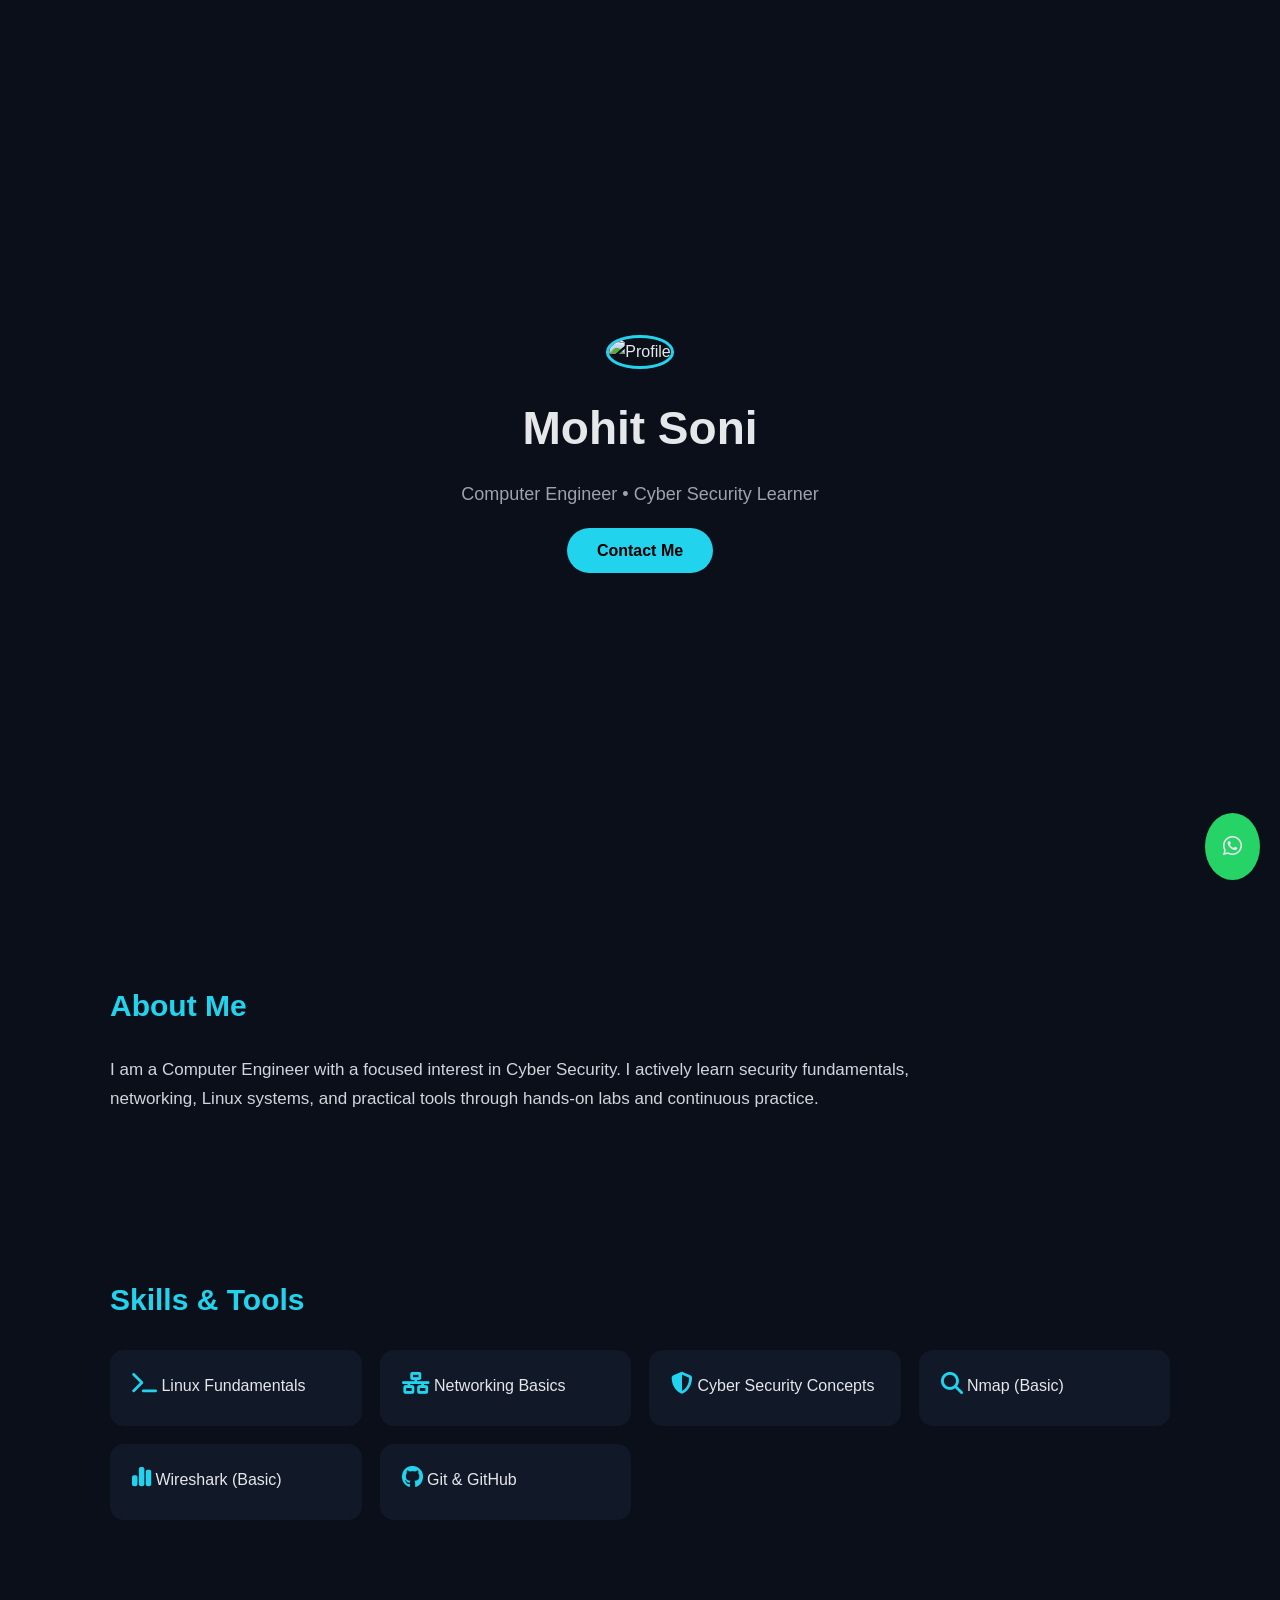
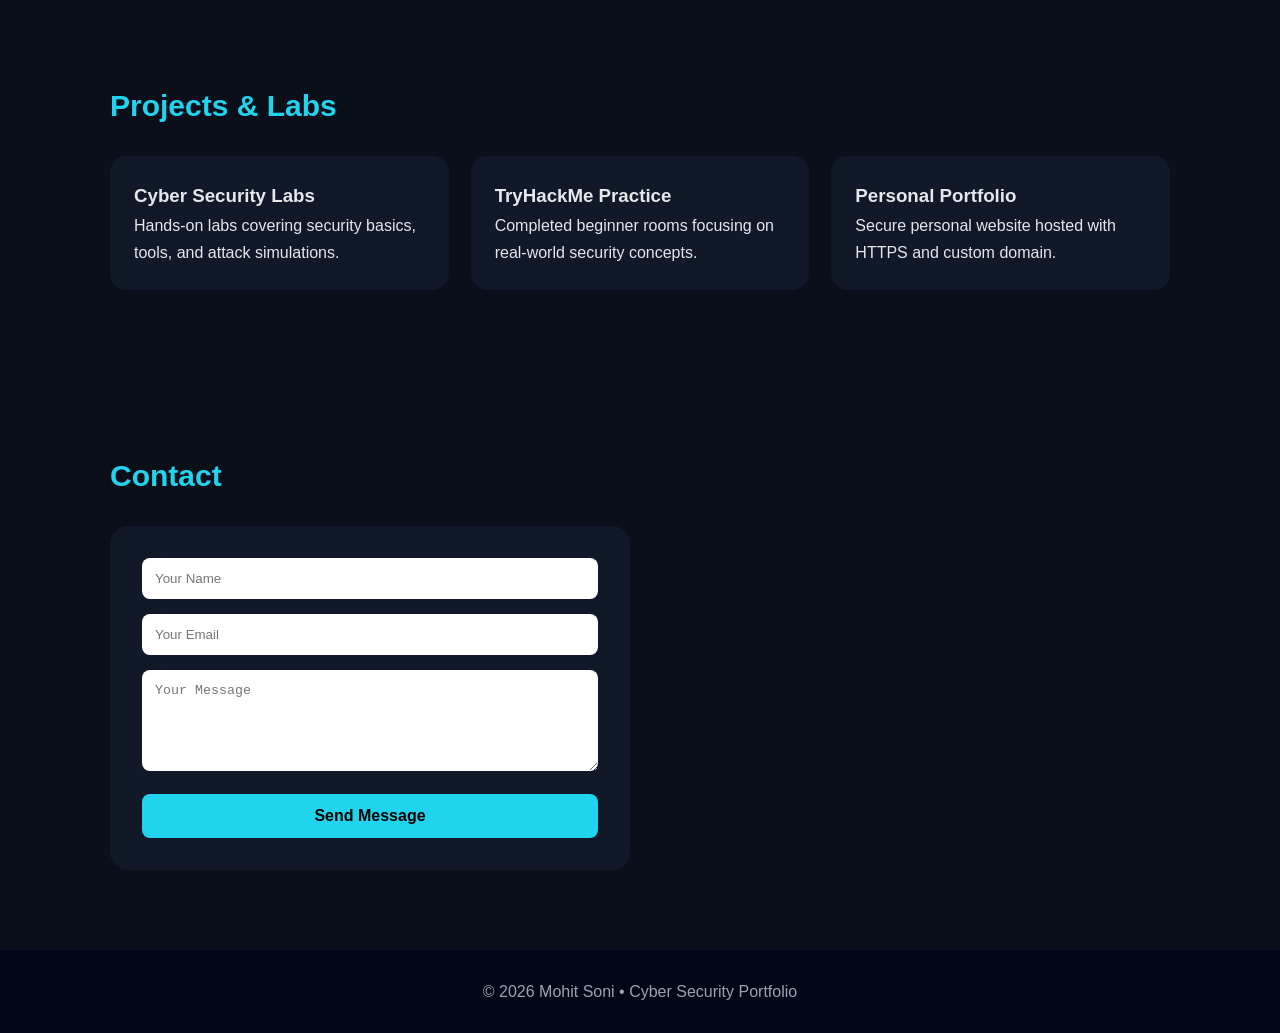
==== commit 7ec832bc: "Enhance index.html layout and add animations Updated styles and content for improved layout and read" ====
--- a/index.html
+++ b/index.html
@@ -4,6 +4,12 @@
 <meta charset="UTF-8">
 <meta name="viewport" content="width=device-width, initial-scale=1.0">
 <title>Mohit Soni | Cyber Security Portfolio</title>
+
+<!-- ICONS -->
+<link href="https://cdnjs.cloudflare.com/ajax/libs/font-awesome/6.5.0/css/all.min.css" rel="stylesheet">
+
+<!-- AOS ANIMATION -->
+<link href="https://unpkg.com/aos@2.3.4/dist/aos.css" rel="stylesheet">
 
 <style>
 :root{
@@ -18,18 +24,18 @@
   font-family:Segoe UI,Arial,sans-serif;
   background:var(--bg);
   color:var(--text);
-  line-height:1.6;
+  line-height:1.7;
 }
 a{text-decoration:none;color:inherit}
 section{
   max-width:1100px;
   margin:auto;
-  padding:70px 20px;
+  padding:80px 20px;
 }
 h2{
   color:var(--accent);
-  font-size:28px;
-  margin-bottom:20px;
+  font-size:30px;
+  margin-bottom:25px;
 }
 
 /* HERO */
@@ -40,15 +46,21 @@
   justify-content:center;
   text-align:center;
 }
-.hero h1{font-size:44px}
+.hero img{
+  width:140px;
+  height:140px;
+  border-radius:50%;
+  border:3px solid var(--accent);
+  margin-bottom:20px;
+}
+.hero h1{font-size:46px}
 .hero p{
   color:var(--muted);
-  margin:15px 0 25px;
   font-size:18px;
+  margin:12px 0 28px;
 }
 .hero a{
-  display:inline-block;
-  padding:14px 28px;
+  padding:14px 30px;
   background:var(--accent);
   color:#000;
   border-radius:30px;
@@ -59,50 +71,59 @@
 .about p{
   max-width:850px;
   color:#d1d5db;
-  font-size:16px;
+  font-size:17px;
 }
 
 /* SKILLS */
 .skills{
   display:grid;
-  grid-template-columns:repeat(auto-fit,minmax(200px,1fr));
-  gap:15px;
-}
-.skill-card{
+  grid-template-columns:repeat(auto-fit,minmax(220px,1fr));
+  gap:18px;
+}
+.skill{
   background:var(--card);
-  padding:18px;
-  border-radius:12px;
+  padding:22px;
+  border-radius:14px;
+}
+.skill i{
+  font-size:22px;
+  color:var(--accent);
+  margin-bottom:10px;
 }
 
 /* PROJECTS */
 .projects{
   display:grid;
   grid-template-columns:repeat(auto-fit,minmax(280px,1fr));
-  gap:20px;
+  gap:22px;
 }
 .card{
   background:var(--card);
-  padding:22px;
-  border-radius:14px;
+  padding:24px;
+  border-radius:16px;
+  transition:0.3s;
+}
+.card:hover{
+  transform:translateY(-6px);
 }
 
 /* CONTACT */
 .contact-box{
   background:var(--card);
-  padding:30px;
-  border-radius:15px;
-  max-width:500px;
+  padding:32px;
+  border-radius:18px;
+  max-width:520px;
 }
 input,textarea{
   width:100%;
-  padding:12px;
-  margin-bottom:14px;
+  padding:13px;
+  margin-bottom:15px;
   border-radius:8px;
   border:none;
 }
 button{
   width:100%;
-  padding:12px;
+  padding:13px;
   background:var(--accent);
   border:none;
   border-radius:8px;
@@ -113,7 +134,7 @@
 /* FOOTER */
 footer{
   text-align:center;
-  padding:25px;
+  padding:28px;
   background:#020617;
   color:var(--muted);
 }
@@ -139,8 +160,10 @@
 <body>
 
 <!-- HERO -->
-<section class="hero">
+<section class="hero" data-aos="fade-up">
   <div>
+    <!-- OPTIONAL PROFILE IMAGE -->
+    <img src="https://i.imgur.com/8Km9tLL.png" alt="Profile">
     <h1>Mohit Soni</h1>
     <p>Computer Engineer • Cyber Security Learner</p>
     <a href="#contact">Contact Me</a>
@@ -148,58 +171,49 @@
 </section>
 
 <!-- ABOUT -->
-<section class="about">
+<section class="about" data-aos="fade-right">
   <h2>About Me</h2>
   <p>
-    I am a Computer Engineer with a strong interest in Cyber Security.
-    I focus on understanding security fundamentals, networking concepts,
-    Linux systems, and practical security tools through continuous learning
-    and hands-on practice.
+    I am a Computer Engineer with a focused interest in Cyber Security.
+    I actively learn security fundamentals, networking, Linux systems,
+    and practical tools through hands-on labs and continuous practice.
   </p>
 </section>
 
 <!-- SKILLS -->
-<section>
+<section data-aos="fade-up">
   <h2>Skills & Tools</h2>
   <div class="skills">
-    <div class="skill-card">Linux Fundamentals</div>
-    <div class="skill-card">Networking Basics</div>
-    <div class="skill-card">Cyber Security Concepts</div>
-    <div class="skill-card">Nmap (Basic)</div>
-    <div class="skill-card">Wireshark (Basic)</div>
-    <div class="skill-card">Git & GitHub</div>
+    <div class="skill"><i class="fa-solid fa-terminal"></i> Linux Fundamentals</div>
+    <div class="skill"><i class="fa-solid fa-network-wired"></i> Networking Basics</div>
+    <div class="skill"><i class="fa-solid fa-shield-halved"></i> Cyber Security Concepts</div>
+    <div class="skill"><i class="fa-solid fa-magnifying-glass"></i> Nmap (Basic)</div>
+    <div class="skill"><i class="fa-solid fa-chart-simple"></i> Wireshark (Basic)</div>
+    <div class="skill"><i class="fa-brands fa-github"></i> Git & GitHub</div>
   </div>
 </section>
 
 <!-- PROJECTS -->
-<section>
+<section data-aos="fade-up">
   <h2>Projects & Labs</h2>
   <div class="projects">
     <div class="card">
       <h3>Cyber Security Labs</h3>
-      <p>Hands-on practice with security fundamentals, networking and tools.</p>
+      <p>Hands-on labs covering security basics, tools, and attack simulations.</p>
     </div>
     <div class="card">
       <h3>TryHackMe Practice</h3>
-      <p>Completed beginner-level rooms to understand real-world scenarios.</p>
+      <p>Completed beginner rooms focusing on real-world security concepts.</p>
     </div>
     <div class="card">
       <h3>Personal Portfolio</h3>
-      <p>Secure personal website hosted on GitHub Pages with HTTPS.</p>
+      <p>Secure personal website hosted with HTTPS and custom domain.</p>
     </div>
   </div>
 </section>
 
-<!-- CERTIFICATIONS -->
-<section>
-  <h2>Certifications</h2>
-  <div class="card">
-    <p>Currently pursuing certifications and hands-on learning in Cyber Security.</p>
-  </div>
-</section>
-
 <!-- CONTACT -->
-<section id="contact">
+<section id="contact" data-aos="fade-up">
   <h2>Contact</h2>
   <div class="contact-box">
     <form action="https://formspree.io/f/xxxxxxxx" method="POST">
@@ -211,11 +225,16 @@
   </div>
 </section>
 
-<a class="whatsapp" href="https://wa.me/91XXXXXXXXXX" target="_blank">💬</a>
+<a class="whatsapp" href="https://wa.me/91XXXXXXXXXX" target="_blank">
+  <i class="fa-brands fa-whatsapp"></i>
+</a>
 
 <footer>
   © 2026 Mohit Soni • Cyber Security Portfolio
 </footer>
 
+<script src="https://unpkg.com/aos@2.3.4/dist/aos.js"></script>
+<script>AOS.init({duration:900, once:true});</script>
+
 </body>
 </html>
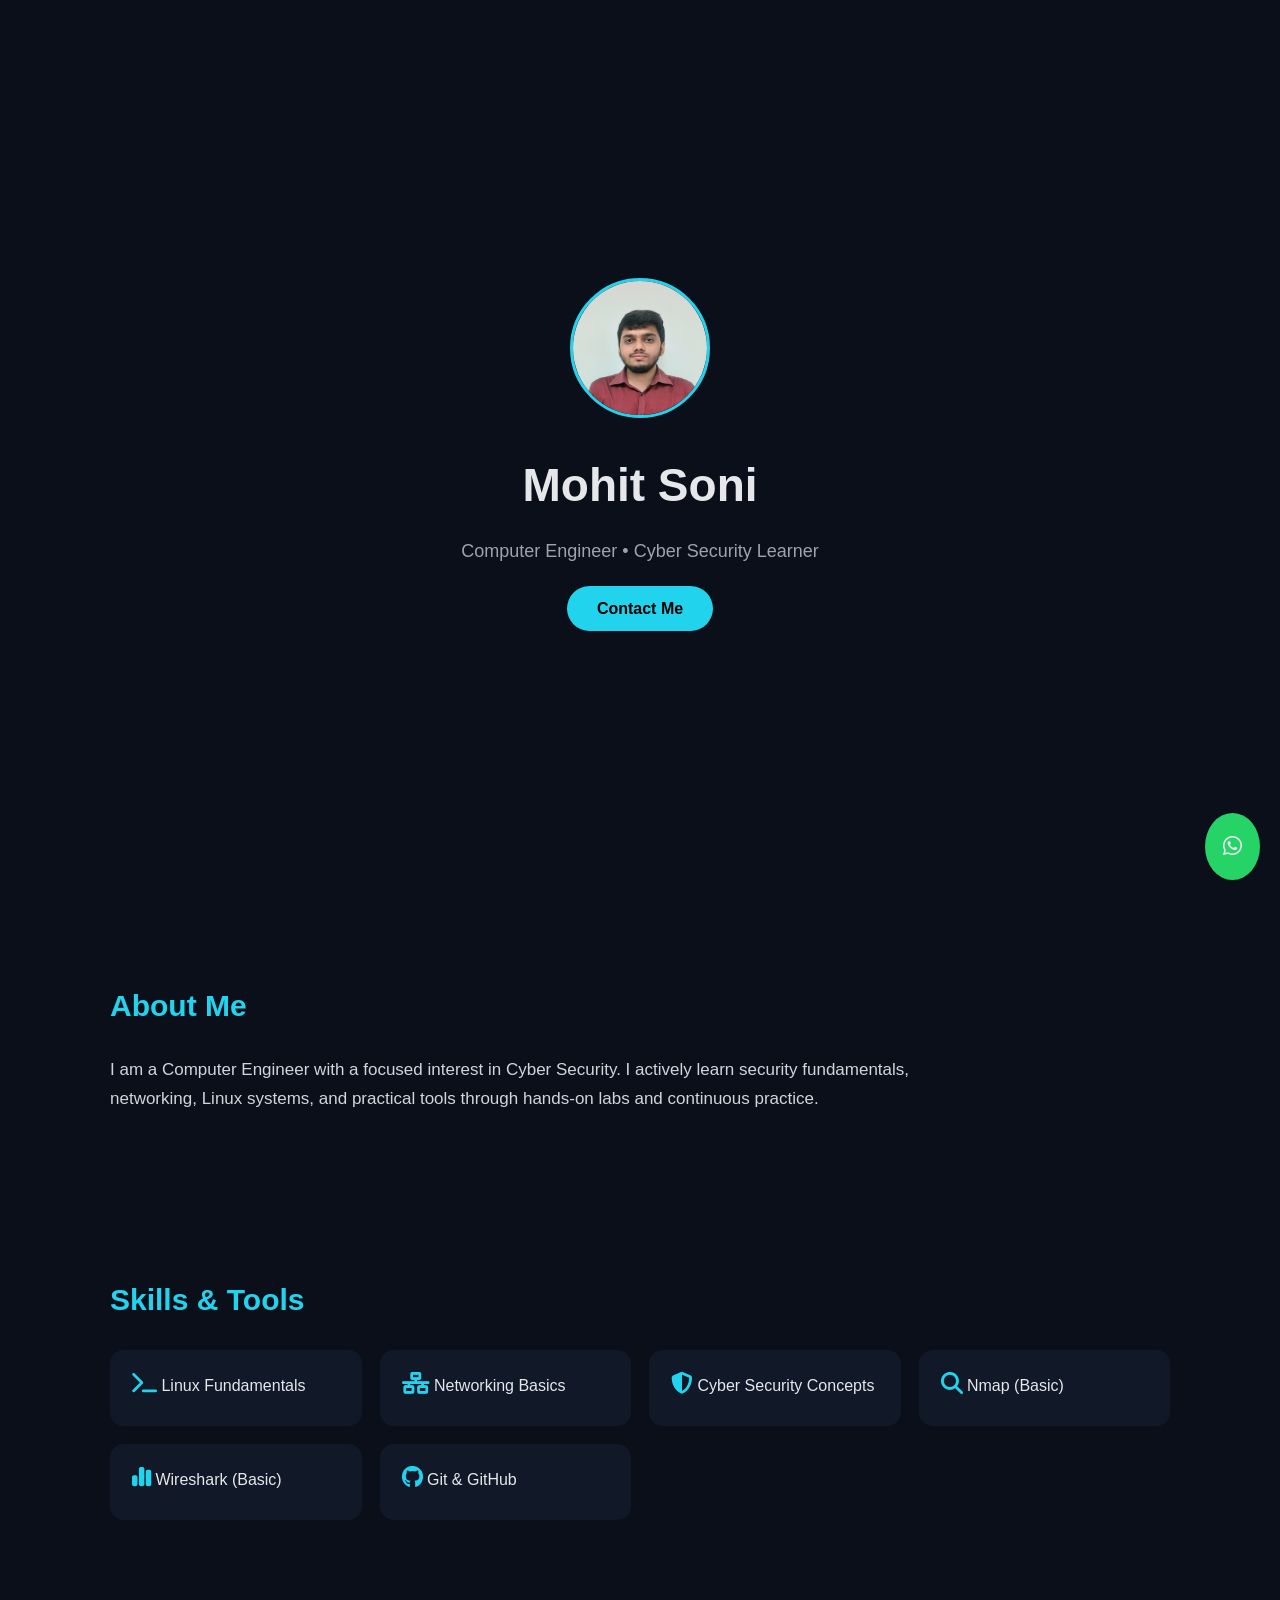
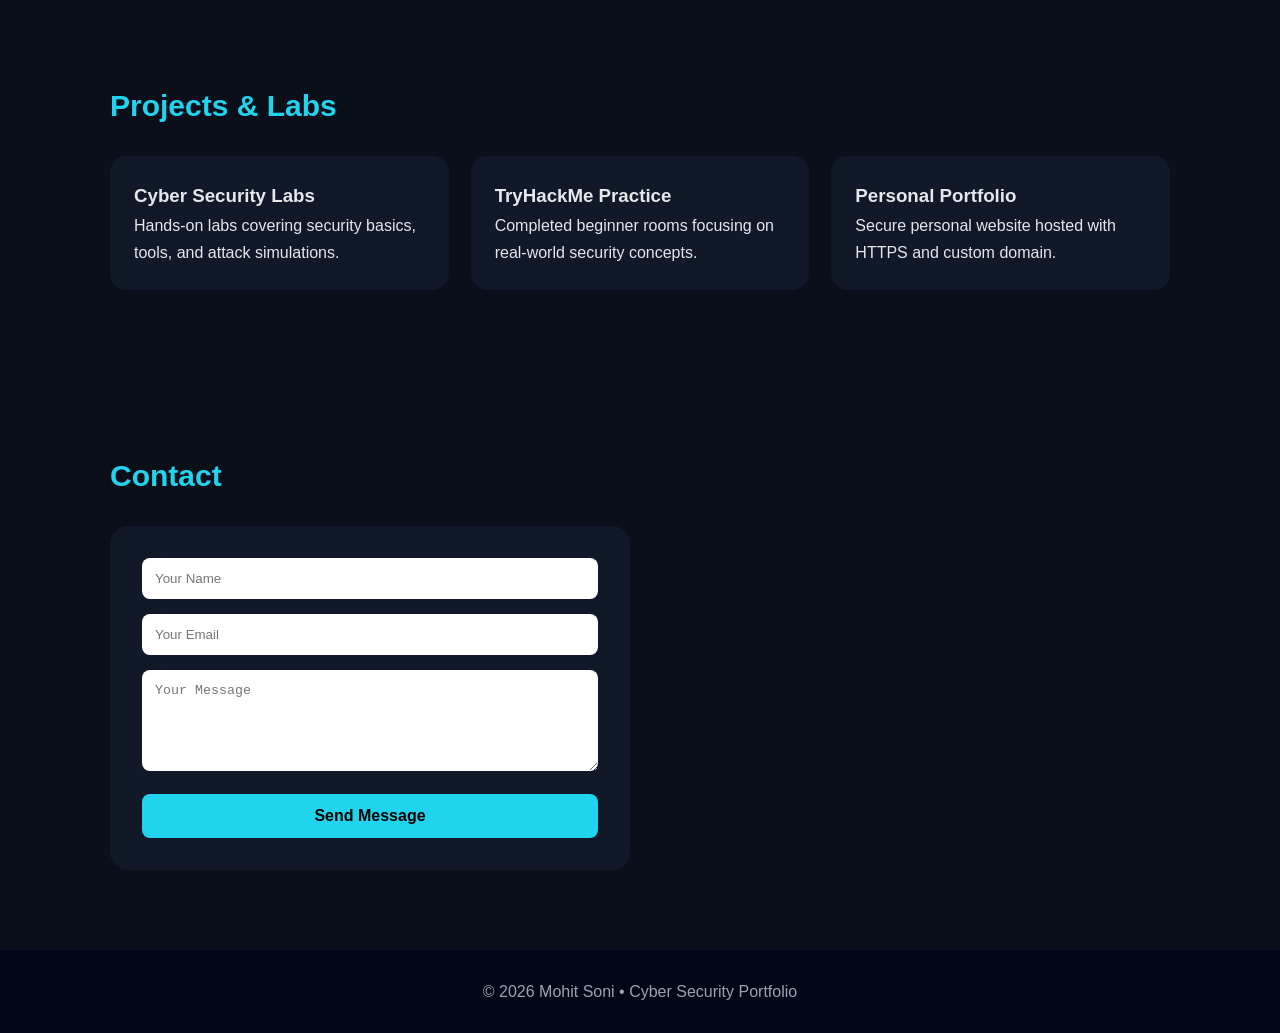
==== commit 974bf570: "Update profile image source in index.html" ====
--- a/index.html
+++ b/index.html
@@ -163,7 +163,7 @@
 <section class="hero" data-aos="fade-up">
   <div>
     <!-- OPTIONAL PROFILE IMAGE -->
-    <img src="https://i.imgur.com/8Km9tLL.png" alt="Profile">
+<img src="profile.jpg" alt="Mohit Soni">
     <h1>Mohit Soni</h1>
     <p>Computer Engineer • Cyber Security Learner</p>
     <a href="#contact">Contact Me</a>
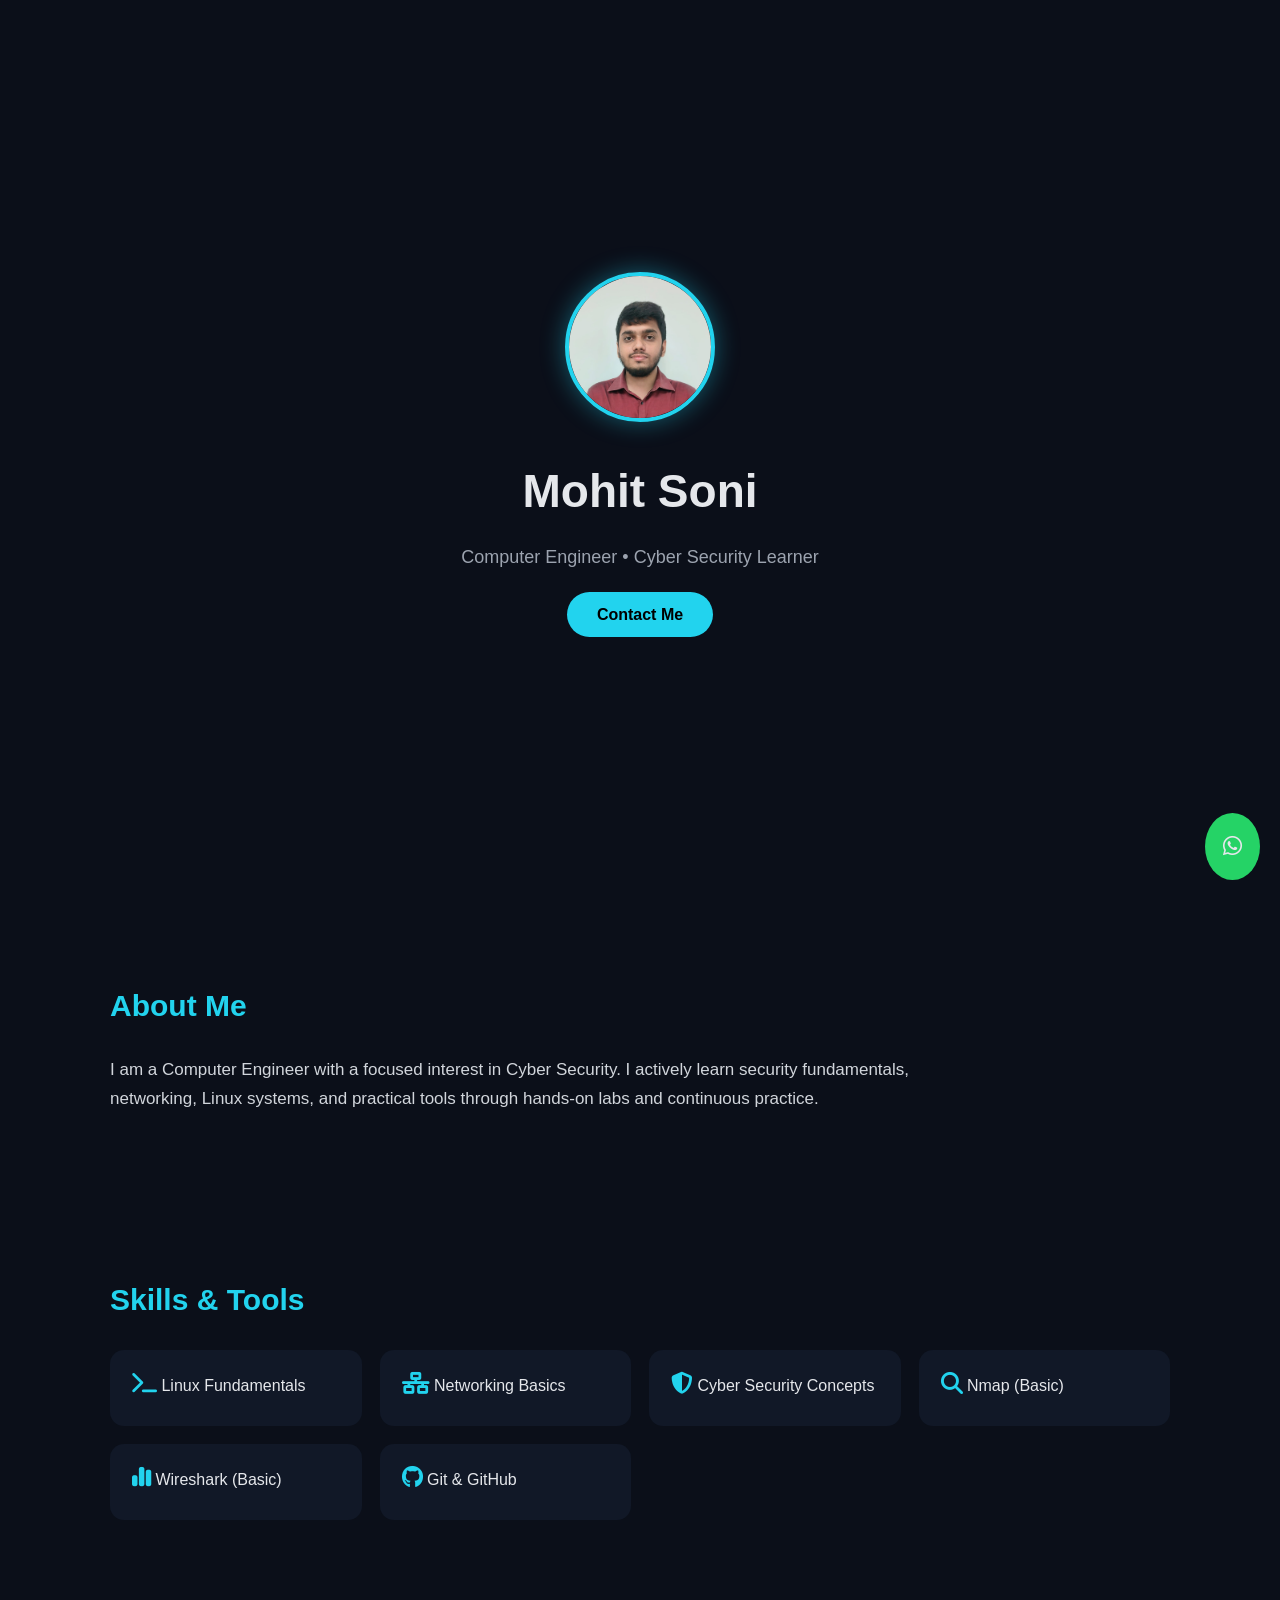
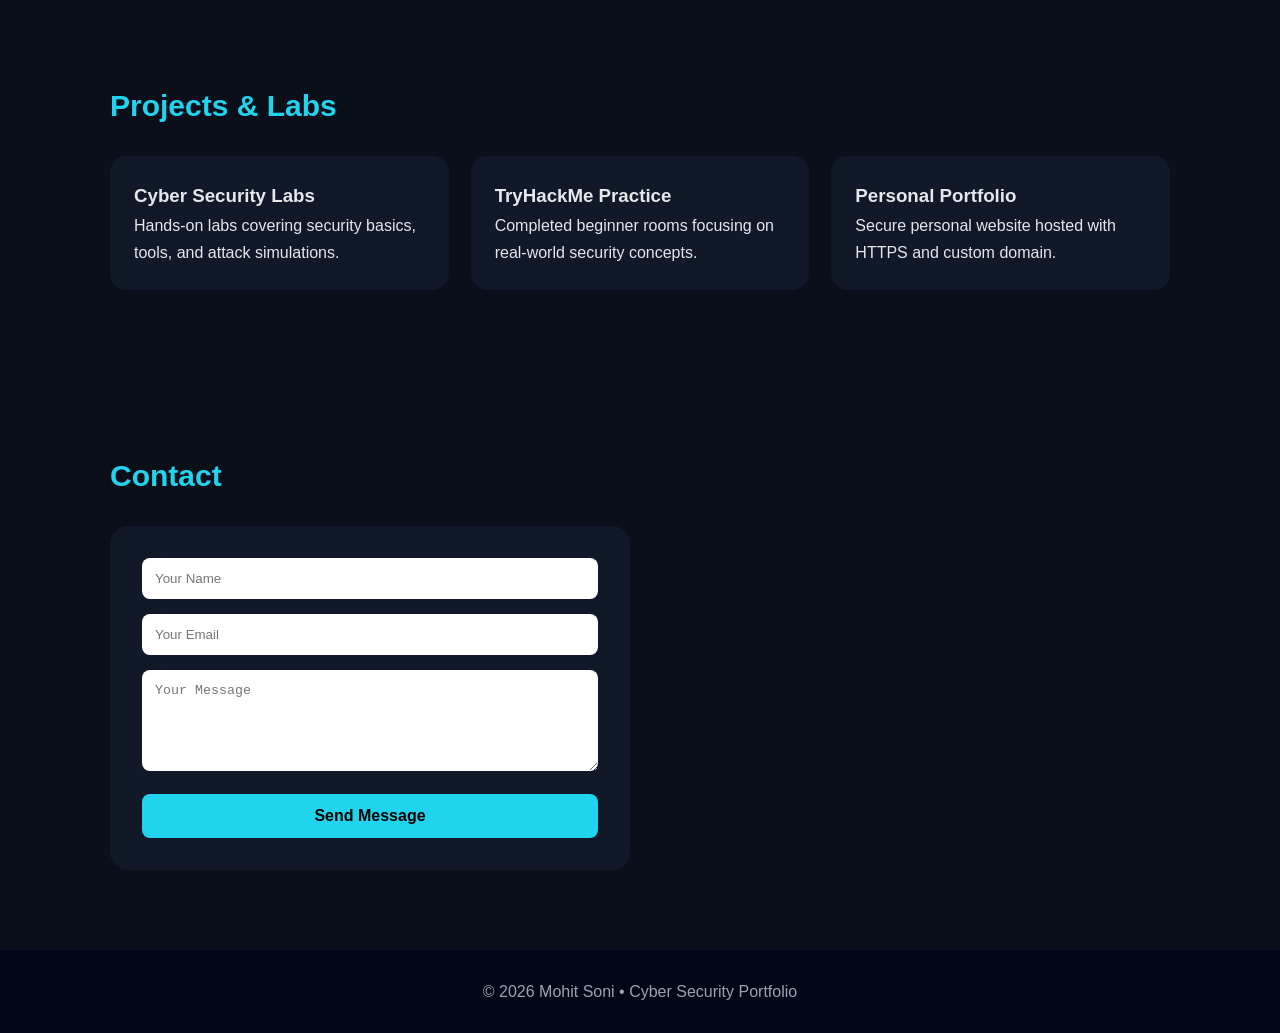
==== commit 8b7b7b89: "Update hero image size and styles Increased dimensions of hero image and updated styles." ====
--- a/index.html
+++ b/index.html
@@ -47,12 +47,15 @@
   text-align:center;
 }
 .hero img{
-  width:140px;
-  height:140px;
+  width:150px;
+  height:150px;
   border-radius:50%;
-  border:3px solid var(--accent);
-  margin-bottom:20px;
-}
+  object-fit:cover;
+  border:4px solid var(--accent);
+  box-shadow:0 0 25px rgba(34,211,238,0.4);
+  margin-bottom:22px;
+}
+
 .hero h1{font-size:46px}
 .hero p{
   color:var(--muted);
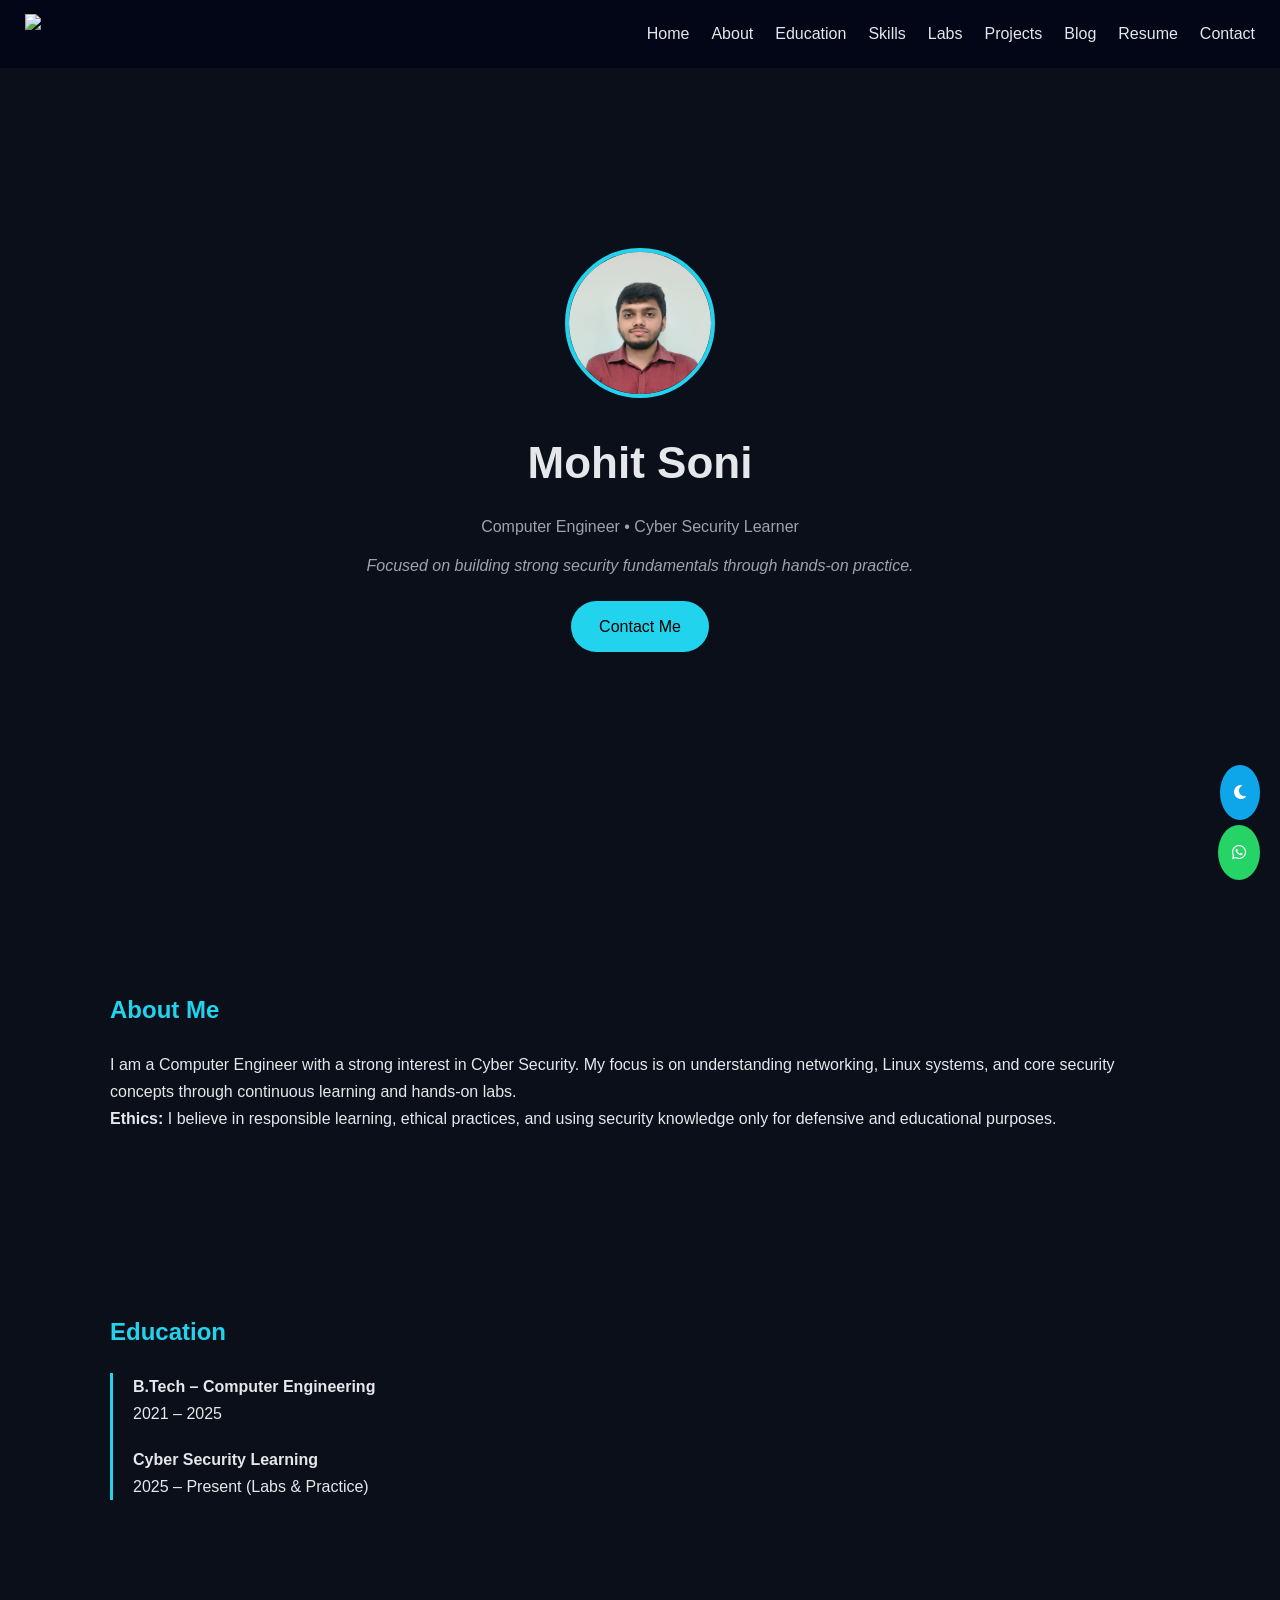
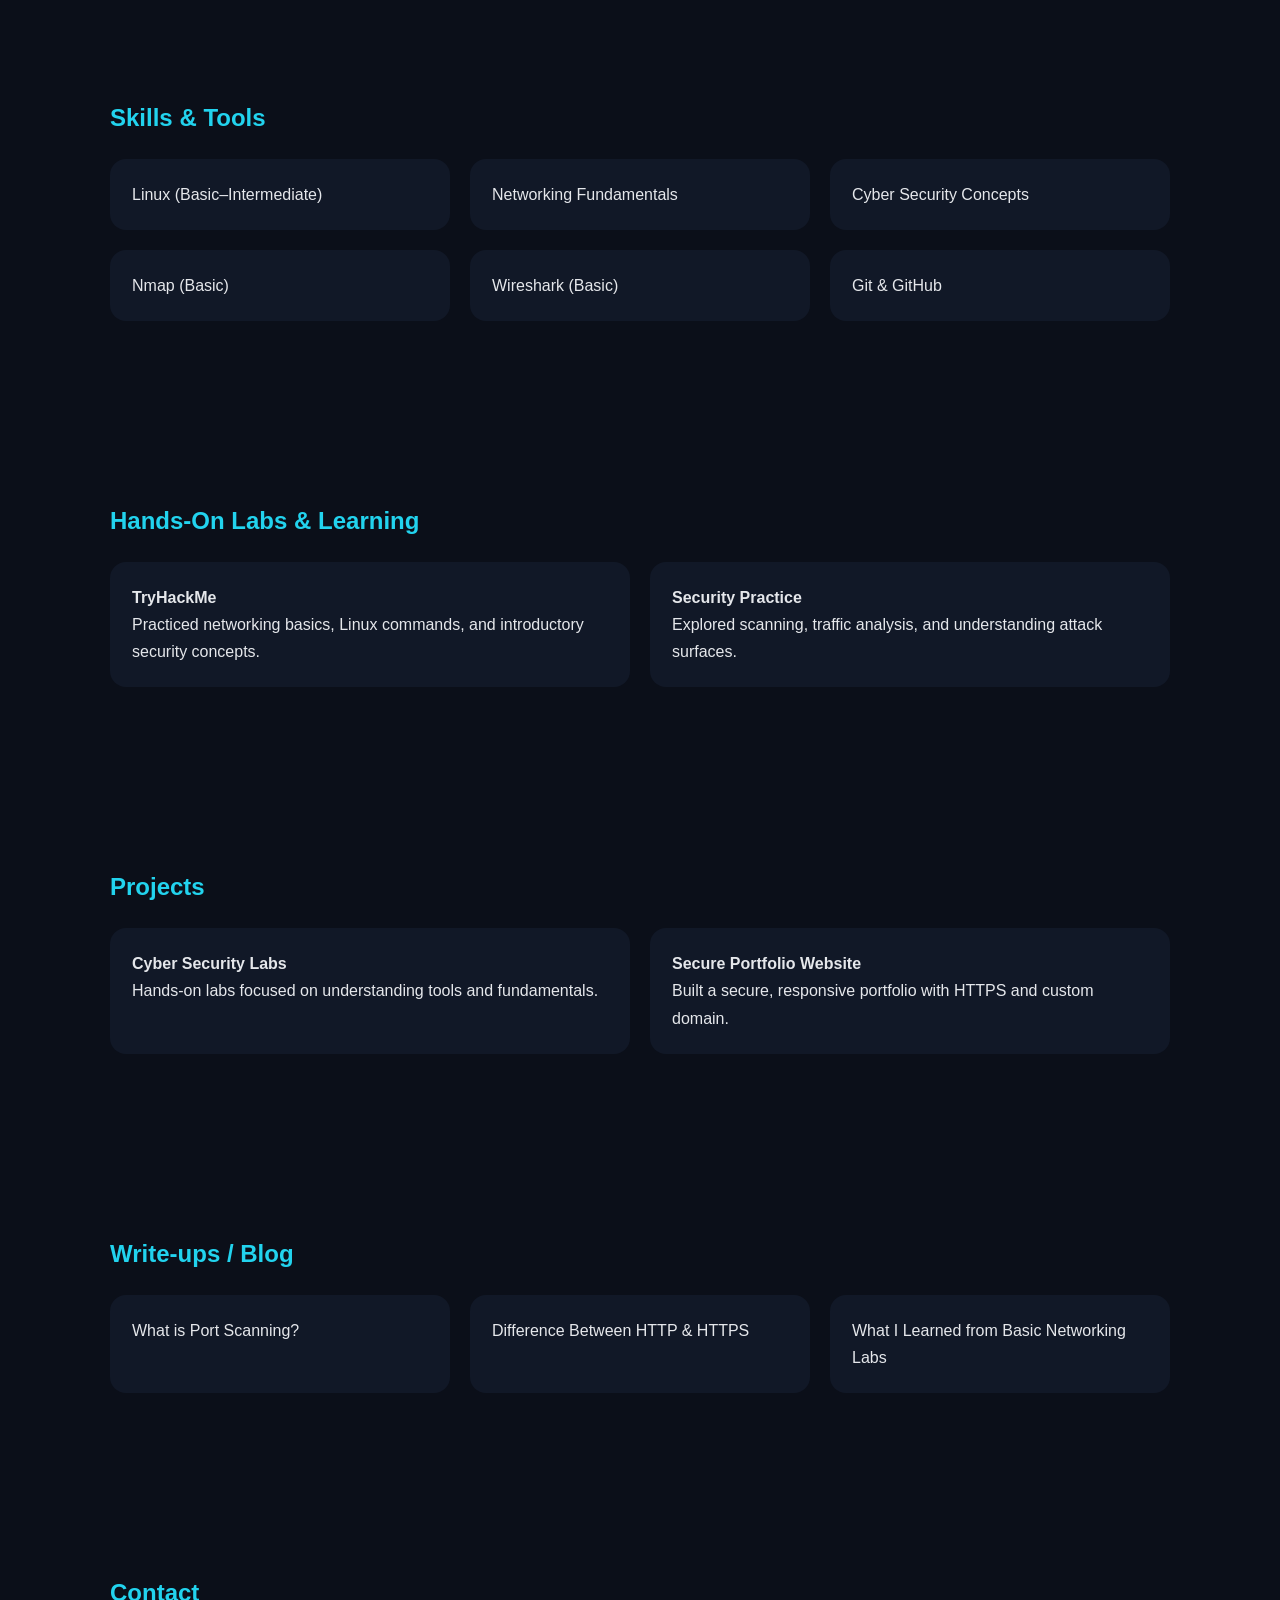
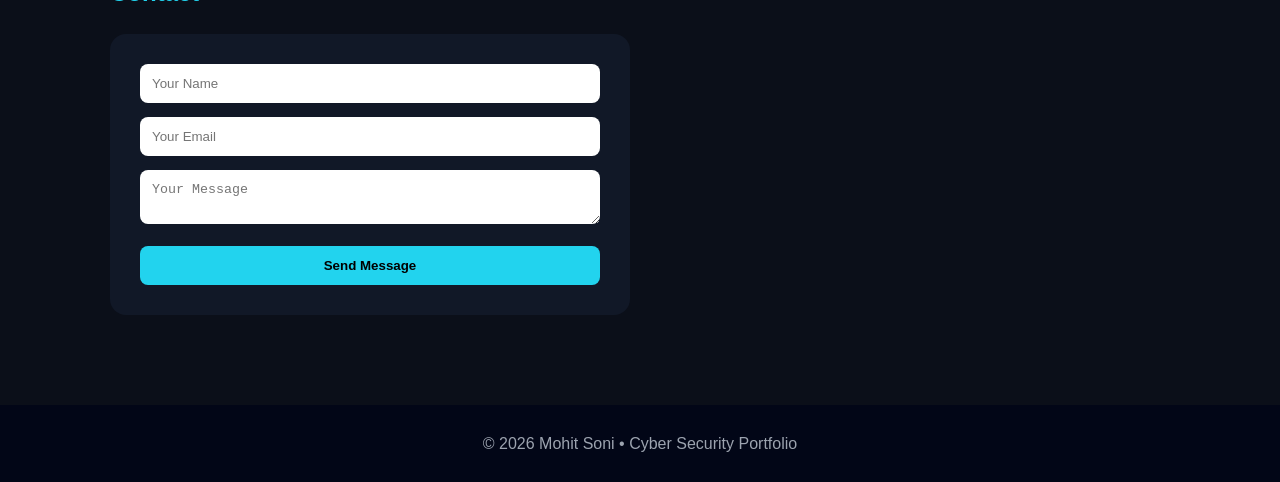
==== commit 3d6aa5d6: "Update index.html" ====
--- a/index.html
+++ b/index.html
@@ -3,241 +3,292 @@
 <head>
 <meta charset="UTF-8">
 <meta name="viewport" content="width=device-width, initial-scale=1.0">
+
 <title>Mohit Soni | Cyber Security Portfolio</title>
 
-<!-- ICONS -->
-<link href="https://cdnjs.cloudflare.com/ajax/libs/font-awesome/6.5.0/css/all.min.css" rel="stylesheet">
-
-<!-- AOS ANIMATION -->
-<link href="https://unpkg.com/aos@2.3.4/dist/aos.css" rel="stylesheet">
+<meta name="description" content="Mohit Soni – Computer Engineer & Cyber Security Learner Portfolio">
+<meta name="keywords" content="Cyber Security Portfolio, Mohit Soni, Networking, Linux, Security Labs">
+<meta name="author" content="Mohit Soni">
+
+<link rel="stylesheet" href="https://cdnjs.cloudflare.com/ajax/libs/font-awesome/6.5.0/css/all.min.css">
 
 <style>
 :root{
-  --bg:#0b0f19;
-  --card:#111827;
-  --text:#e5e7eb;
-  --muted:#9ca3af;
-  --accent:#22d3ee;
+--bg:#0b0f19;
+--card:#111827;
+--text:#e5e7eb;
+--muted:#9ca3af;
+--accent:#22d3ee;
+}
+.light{
+--bg:#f8fafc;
+--card:#ffffff;
+--text:#020617;
+--muted:#475569;
+--accent:#0284c7;
 }
 *{margin:0;padding:0;box-sizing:border-box}
+html{scroll-behavior:smooth}
 body{
-  font-family:Segoe UI,Arial,sans-serif;
-  background:var(--bg);
-  color:var(--text);
-  line-height:1.7;
-}
+font-family:Segoe UI,Arial,sans-serif;
+background:var(--bg);
+color:var(--text);
+line-height:1.7;
+}
+section{max-width:1100px;margin:auto;padding:90px 20px}
+h2{color:var(--accent);margin-bottom:20px}
+p{color:var(--text)}
 a{text-decoration:none;color:inherit}
-section{
-  max-width:1100px;
-  margin:auto;
-  padding:80px 20px;
-}
-h2{
-  color:var(--accent);
-  font-size:30px;
-  margin-bottom:25px;
-}
+
+/* NAVBAR */
+nav{
+position:fixed;
+top:0;
+width:100%;
+background:rgba(2,6,23,.9);
+backdrop-filter:blur(8px);
+display:flex;
+align-items:center;
+justify-content:space-between;
+padding:14px 25px;
+z-index:1000;
+}
+nav img{height:40px}
+nav ul{display:flex;gap:22px;list-style:none}
+nav a{color:var(--text)}
+.menu{display:none;font-size:22px}
 
 /* HERO */
 .hero{
-  min-height:100vh;
-  display:flex;
-  align-items:center;
-  justify-content:center;
-  text-align:center;
+min-height:100vh;
+display:flex;
+align-items:center;
+justify-content:center;
+text-align:center;
 }
 .hero img{
-  width:150px;
-  height:150px;
-  border-radius:50%;
-  object-fit:cover;
-  border:4px solid var(--accent);
-  box-shadow:0 0 25px rgba(34,211,238,0.4);
-  margin-bottom:22px;
-}
-
-.hero h1{font-size:46px}
-.hero p{
-  color:var(--muted);
-  font-size:18px;
-  margin:12px 0 28px;
-}
-.hero a{
-  padding:14px 30px;
-  background:var(--accent);
-  color:#000;
-  border-radius:30px;
-  font-weight:600;
-}
-
-/* ABOUT */
-.about p{
-  max-width:850px;
-  color:#d1d5db;
-  font-size:17px;
-}
-
-/* SKILLS */
-.skills{
-  display:grid;
-  grid-template-columns:repeat(auto-fit,minmax(220px,1fr));
-  gap:18px;
-}
-.skill{
-  background:var(--card);
-  padding:22px;
-  border-radius:14px;
-}
-.skill i{
-  font-size:22px;
-  color:var(--accent);
-  margin-bottom:10px;
-}
-
-/* PROJECTS */
-.projects{
-  display:grid;
-  grid-template-columns:repeat(auto-fit,minmax(280px,1fr));
-  gap:22px;
+width:150px;
+height:150px;
+border-radius:50%;
+border:4px solid var(--accent);
+}
+.hero h1{font-size:44px;margin-top:20px}
+.hero p{color:var(--muted);margin:12px 0}
+.hero .btn{
+background:var(--accent);
+color:#000;
+padding:12px 28px;
+border-radius:30px;
+display:inline-block;
+margin-top:10px;
+}
+
+/* GRID / CARDS */
+.grid{
+display:grid;
+grid-template-columns:repeat(auto-fit,minmax(260px,1fr));
+gap:20px;
 }
 .card{
-  background:var(--card);
-  padding:24px;
-  border-radius:16px;
-  transition:0.3s;
-}
-.card:hover{
-  transform:translateY(-6px);
-}
-
-/* CONTACT */
+background:var(--card);
+padding:22px;
+border-radius:16px;
+}
+
+/* TIMELINE */
+.timeline{
+border-left:3px solid var(--accent);
+padding-left:20px;
+}
+.timeline div{margin-bottom:18px}
+
+/* FORM */
 .contact-box{
-  background:var(--card);
-  padding:32px;
-  border-radius:18px;
-  max-width:520px;
+background:var(--card);
+padding:30px;
+border-radius:16px;
+max-width:520px;
 }
 input,textarea{
-  width:100%;
-  padding:13px;
-  margin-bottom:15px;
-  border-radius:8px;
-  border:none;
+width:100%;
+padding:12px;
+margin-bottom:14px;
+border:none;
+border-radius:8px;
 }
 button{
-  width:100%;
-  padding:13px;
-  background:var(--accent);
-  border:none;
-  border-radius:8px;
-  font-size:16px;
-  font-weight:600;
-}
+width:100%;
+padding:12px;
+background:var(--accent);
+border:none;
+border-radius:8px;
+font-weight:600;
+}
+
+/* FLOAT BUTTONS */
+.whatsapp,.theme{
+position:fixed;
+right:20px;
+padding:14px;
+border-radius:50%;
+color:#fff;
+}
+.whatsapp{bottom:20px;background:#25d366}
+.theme{bottom:80px;background:#0ea5e9}
 
 /* FOOTER */
 footer{
-  text-align:center;
-  padding:28px;
-  background:#020617;
-  color:var(--muted);
-}
-
-/* WHATSAPP */
-.whatsapp{
-  position:fixed;
-  right:20px;
-  bottom:20px;
-  background:#25d366;
-  padding:15px 18px;
-  border-radius:50%;
-  font-size:22px;
+text-align:center;
+padding:25px;
+background:#020617;
+color:var(--muted);
 }
 
 /* MOBILE */
-@media(max-width:600px){
-  .hero h1{font-size:32px}
+@media(max-width:768px){
+nav ul{
+display:none;
+flex-direction:column;
+background:#020617;
+position:absolute;
+top:60px;
+right:20px;
+padding:20px;
+}
+nav ul.show{display:flex}
+.menu{display:block}
+.hero h1{font-size:32px}
 }
 </style>
 </head>
 
 <body>
 
-<!-- HERO -->
-<section class="hero" data-aos="fade-up">
-  <div>
-    <!-- OPTIONAL PROFILE IMAGE -->
-<img src="profile.jpg" alt="Mohit Soni">
-    <h1>Mohit Soni</h1>
-    <p>Computer Engineer • Cyber Security Learner</p>
-    <a href="#contact">Contact Me</a>
-  </div>
-</section>
-
-<!-- ABOUT -->
-<section class="about" data-aos="fade-right">
-  <h2>About Me</h2>
-  <p>
-    I am a Computer Engineer with a focused interest in Cyber Security.
-    I actively learn security fundamentals, networking, Linux systems,
-    and practical tools through hands-on labs and continuous practice.
-  </p>
-</section>
-
-<!-- SKILLS -->
-<section data-aos="fade-up">
-  <h2>Skills & Tools</h2>
-  <div class="skills">
-    <div class="skill"><i class="fa-solid fa-terminal"></i> Linux Fundamentals</div>
-    <div class="skill"><i class="fa-solid fa-network-wired"></i> Networking Basics</div>
-    <div class="skill"><i class="fa-solid fa-shield-halved"></i> Cyber Security Concepts</div>
-    <div class="skill"><i class="fa-solid fa-magnifying-glass"></i> Nmap (Basic)</div>
-    <div class="skill"><i class="fa-solid fa-chart-simple"></i> Wireshark (Basic)</div>
-    <div class="skill"><i class="fa-brands fa-github"></i> Git & GitHub</div>
-  </div>
-</section>
-
-<!-- PROJECTS -->
-<section data-aos="fade-up">
-  <h2>Projects & Labs</h2>
-  <div class="projects">
-    <div class="card">
-      <h3>Cyber Security Labs</h3>
-      <p>Hands-on labs covering security basics, tools, and attack simulations.</p>
-    </div>
-    <div class="card">
-      <h3>TryHackMe Practice</h3>
-      <p>Completed beginner rooms focusing on real-world security concepts.</p>
-    </div>
-    <div class="card">
-      <h3>Personal Portfolio</h3>
-      <p>Secure personal website hosted with HTTPS and custom domain.</p>
-    </div>
-  </div>
-</section>
-
-<!-- CONTACT -->
-<section id="contact" data-aos="fade-up">
-  <h2>Contact</h2>
-  <div class="contact-box">
-    <form action="https://formspree.io/f/xxxxxxxx" method="POST">
-      <input type="text" name="name" placeholder="Your Name" required>
-      <input type="email" name="email" placeholder="Your Email" required>
-      <textarea name="message" rows="5" placeholder="Your Message" required></textarea>
-      <button type="submit">Send Message</button>
-    </form>
-  </div>
+<nav>
+<img src="logo.png">
+<i class="fa fa-bars menu" onclick="toggleMenu()"></i>
+<ul id="menu">
+<li><a href="#home">Home</a></li>
+<li><a href="#about">About</a></li>
+<li><a href="#education">Education</a></li>
+<li><a href="#skills">Skills</a></li>
+<li><a href="#labs">Labs</a></li>
+<li><a href="#projects">Projects</a></li>
+<li><a href="#blog">Blog</a></li>
+<li><a href="resume.pdf" download>Resume</a></li>
+<li><a href="#contact">Contact</a></li>
+</ul>
+</nav>
+
+<section id="home" class="hero">
+<div>
+<img src="profile.jpg">
+<h1>Mohit Soni</h1>
+<p>Computer Engineer • Cyber Security Learner</p>
+<p><em>Focused on building strong security fundamentals through hands-on practice.</em></p>
+<a class="btn" href="#contact">Contact Me</a>
+</div>
+</section>
+
+<section id="about">
+<h2>About Me</h2>
+<p>
+I am a Computer Engineer with a strong interest in Cyber Security.
+My focus is on understanding networking, Linux systems, and core security concepts
+through continuous learning and hands-on labs.
+</p>
+<p><strong>Ethics:</strong> I believe in responsible learning, ethical practices,
+and using security knowledge only for defensive and educational purposes.</p>
+</section>
+
+<section id="education">
+<h2>Education</h2>
+<div class="timeline">
+<div><strong>B.Tech – Computer Engineering</strong><br>2021 – 2025</div>
+<div><strong>Cyber Security Learning</strong><br>2025 – Present (Labs & Practice)</div>
+</div>
+</section>
+
+<section id="skills">
+<h2>Skills & Tools</h2>
+<div class="grid">
+<div class="card">Linux (Basic–Intermediate)</div>
+<div class="card">Networking Fundamentals</div>
+<div class="card">Cyber Security Concepts</div>
+<div class="card">Nmap (Basic)</div>
+<div class="card">Wireshark (Basic)</div>
+<div class="card">Git & GitHub</div>
+</div>
+</section>
+
+<section id="labs">
+<h2>Hands-On Labs & Learning</h2>
+<div class="grid">
+<div class="card">
+<strong>TryHackMe</strong><br>
+Practiced networking basics, Linux commands, and introductory security concepts.
+</div>
+<div class="card">
+<strong>Security Practice</strong><br>
+Explored scanning, traffic analysis, and understanding attack surfaces.
+</div>
+</div>
+</section>
+
+<section id="projects">
+<h2>Projects</h2>
+<div class="grid">
+<div class="card">
+<strong>Cyber Security Labs</strong><br>
+Hands-on labs focused on understanding tools and fundamentals.
+</div>
+<div class="card">
+<strong>Secure Portfolio Website</strong><br>
+Built a secure, responsive portfolio with HTTPS and custom domain.
+</div>
+</div>
+</section>
+
+<section id="blog">
+<h2>Write-ups / Blog</h2>
+<div class="grid">
+<div class="card">What is Port Scanning?</div>
+<div class="card">Difference Between HTTP & HTTPS</div>
+<div class="card">What I Learned from Basic Networking Labs</div>
+</div>
+</section>
+
+<section id="contact">
+<h2>Contact</h2>
+<div class="contact-box">
+<form action="https://formspree.io/f/xxxxxxxx" method="POST">
+<input name="name" placeholder="Your Name" required>
+<input type="email" name="email" placeholder="Your Email" required>
+<textarea name="message" placeholder="Your Message" required></textarea>
+<button>Send Message</button>
+</form>
+</div>
 </section>
 
 <a class="whatsapp" href="https://wa.me/91XXXXXXXXXX" target="_blank">
-  <i class="fa-brands fa-whatsapp"></i>
+<i class="fab fa-whatsapp"></i>
 </a>
+<div class="theme" onclick="toggleTheme()">
+<i class="fa fa-moon"></i>
+</div>
 
 <footer>
-  © 2026 Mohit Soni • Cyber Security Portfolio
+© 2026 Mohit Soni • Cyber Security Portfolio
 </footer>
 
-<script src="https://unpkg.com/aos@2.3.4/dist/aos.js"></script>
-<script>AOS.init({duration:900, once:true});</script>
+<script>
+function toggleMenu(){
+document.getElementById("menu").classList.toggle("show");
+}
+function toggleTheme(){
+document.body.classList.toggle("light");
+}
+</script>
 
 </body>
 </html>
